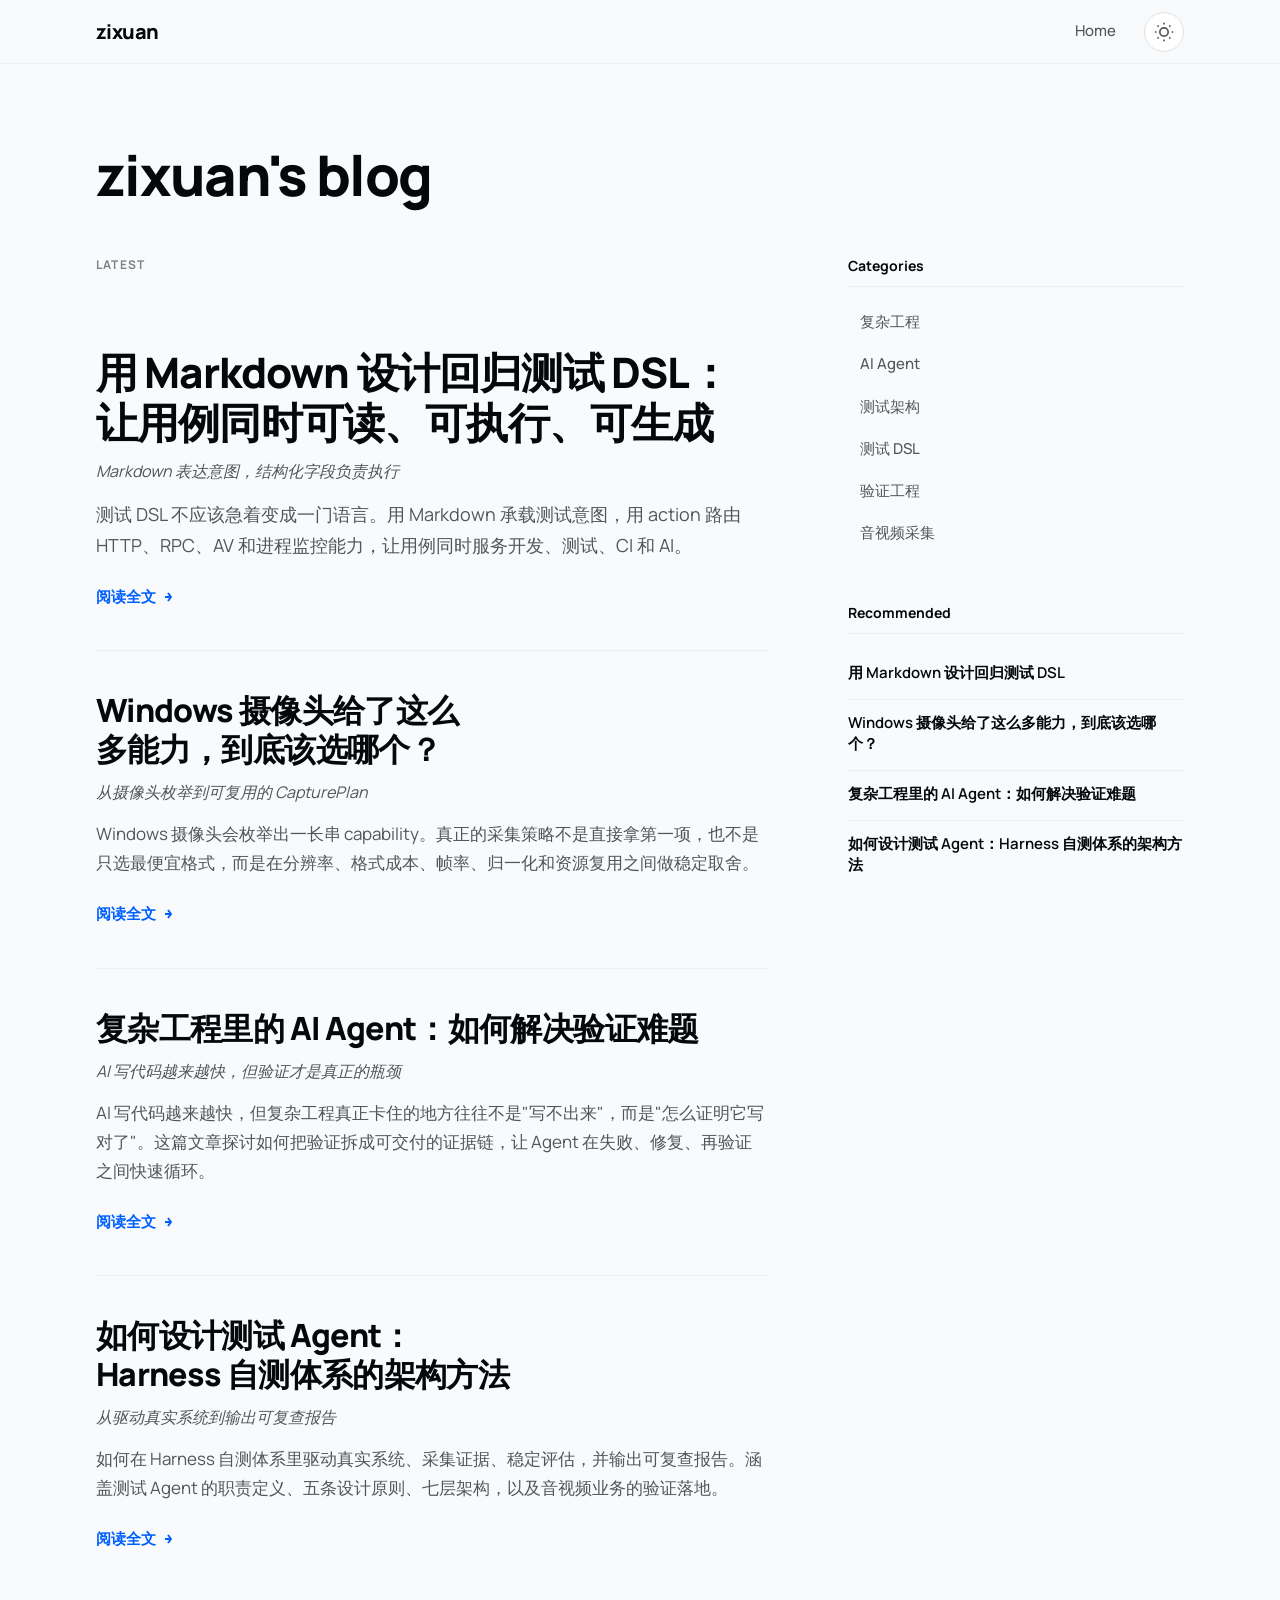
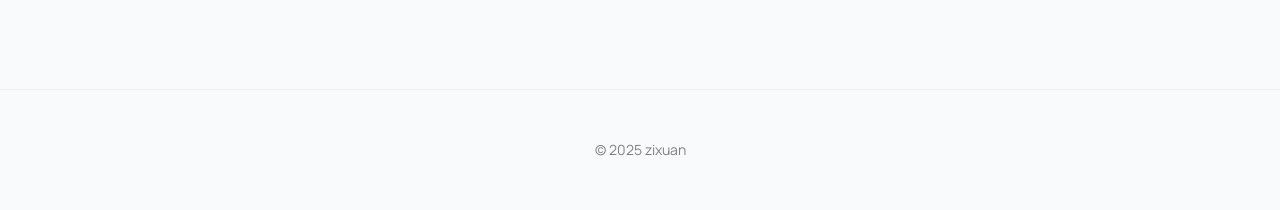
==== index.html @ 67117f7e "Add markdown regression test DSL article" ====
<!doctype html>
<html lang="zh-CN">
<head>
  <meta charset="utf-8" />
  <meta name="viewport" content="width=device-width, initial-scale=1" />
  <meta name="author" content="zixuan" />
  <title>zixuan's blog</title>
  <link rel="stylesheet" href="shared.css" />
  <style>
    /* ── Intro ─────────────────────────────────── */
    .intro {
      max-width: var(--max-width);
      margin: 0 auto;
      padding: 80px 32px 48px;
      animation: fadeUp 600ms var(--ease-out) both;
    }

    .intro h1 {
      font-size: clamp(36px, 5vw, 56px);
      font-weight: 800;
      line-height: 1.1;
      letter-spacing: -0.03em;
      color: var(--text-primary);
      text-wrap: balance;
    }

    /* ── Main Grid ─────────────────────────────── */
    .home-grid {
      display: grid;
      grid-template-columns: 2fr 1fr;
      grid-template-areas: "newest sidebar";
      gap: 48px 80px;
      max-width: var(--max-width);
      margin: 0 auto;
      padding: 0 32px 96px;
    }

    /* ── Newest (left column) ──────────────────── */
    .newest {
      grid-area: newest;
    }

    .section-label {
      font-size: 12px;
      font-weight: 700;
      letter-spacing: 0.1em;
      text-transform: uppercase;
      color: var(--text-tertiary);
      margin-bottom: 32px;
    }

    /* ── Post (text-based, no cards) ───────────── */
    .post {
      padding: 40px 0;
      border-bottom: 1px solid var(--border-subtle);
      animation: fadeUp 500ms var(--ease-out) both;
    }

    .post:nth-child(2) { animation-delay: 100ms; }
    .post:nth-child(3) { animation-delay: 200ms; }
    .post:nth-child(4) { animation-delay: 300ms; }

    .post:first-child {
      padding-top: 0;
    }

    .post:last-child {
      border-bottom: none;
    }

    .post-title {
      font-size: clamp(24px, 3vw, 32px);
      font-weight: 800;
      line-height: 1.2;
      letter-spacing: -0.02em;
      margin-bottom: 12px;
      text-wrap: balance;
      transition: color var(--duration-fast) var(--ease-out);
    }

    .post-title a {
      color: var(--text-primary);
      text-decoration: none;
      transition: color var(--duration-fast) var(--ease-out);
    }

    .post-title a:hover {
      color: var(--accent);
    }

    .post-subtitle {
      font-size: 16px;
      color: var(--text-secondary);
      line-height: 1.5;
      margin-bottom: 16px;
      font-style: italic;
    }

    .post-excerpt {
      font-size: 17px;
      line-height: 1.7;
      color: var(--text-secondary);
      margin-bottom: 20px;
    }

    /* ── Read more with arrow animation ────────── */
    .read-more {
      display: inline-flex;
      align-items: center;
      gap: 8px;
      font-size: 15px;
      font-weight: 600;
      color: var(--accent);
      text-decoration: none;
      transition: color var(--duration-fast) var(--ease-out);
    }

    .read-more:hover {
      color: var(--accent-hover);
    }

    .read-more-arrows {
      display: inline-flex;
      align-items: center;
    }

    .read-more-arrows svg {
      width: 8px;
      height: 12px;
      stroke: currentColor;
      stroke-width: 2;
      fill: none;
      transition: opacity var(--duration-fast) var(--ease-out),
                  transform var(--duration-fast) var(--ease-out);
    }

    .read-more-arrows svg:nth-child(1) { opacity: 1; }
    .read-more-arrows svg:nth-child(2) { opacity: 0; margin-left: -2px; }
    .read-more-arrows svg:nth-child(3) { opacity: 0; margin-left: -2px; }

    .read-more:hover .read-more-arrows svg:nth-child(2) {
      opacity: 0.66;
      transform: translateX(2px);
    }

    .read-more:hover .read-more-arrows svg:nth-child(3) {
      opacity: 0.35;
      transform: translateX(4px);
    }

    /* ── Sidebar (right column) ────────────────── */
    .sidebar {
      grid-area: sidebar;
    }

    .sidebar-section {
      margin-bottom: 48px;
      animation: fadeUp 500ms var(--ease-out) 200ms both;
    }

    .sidebar-section:nth-child(2) {
      animation-delay: 350ms;
    }

    .sidebar-section h3 {
      font-size: 14px;
      font-weight: 700;
      color: var(--text-primary);
      margin-bottom: 16px;
      padding-bottom: 8px;
      border-bottom: 1px solid var(--border-subtle);
    }

    .category-list {
      list-style: none;
      display: flex;
      flex-direction: column;
      gap: 4px;
    }

    .category-list a {
      display: block;
      padding: 6px 12px;
      border-radius: var(--radius-sm);
      font-size: 15px;
      font-weight: 500;
      color: var(--text-secondary);
      text-decoration: none;
      transition: all var(--duration-fast) var(--ease-out);
    }

    .category-list a:hover {
      background: var(--bg-elevated);
      color: var(--text-primary);
    }

    .sidebar-post {
      padding: 12px 0;
      border-bottom: 1px solid var(--border-subtle);
    }

    .sidebar-post:last-child {
      border-bottom: none;
    }

    .sidebar-post-title {
      font-size: 15px;
      font-weight: 600;
      line-height: 1.4;
      margin-bottom: 4px;
    }

    .sidebar-post-title a {
      color: var(--text-primary);
      text-decoration: none;
      transition: color var(--duration-fast) var(--ease-out);
    }

    .sidebar-post-title a:hover {
      color: var(--accent);
    }

    /* ── Featured post (first post, bigger) ────── */
    .post.featured .post-title {
      font-size: clamp(28px, 4vw, 42px);
    }

    .post.featured .post-excerpt {
      font-size: 18px;
    }

    /* ── Responsive ────────────────────────────── */
    @keyframes fadeUp {
      from { opacity: 0; transform: translateY(20px); }
      to { opacity: 1; transform: translateY(0); }
    }

    @media (prefers-reduced-motion: reduce) {
      .intro, .post, .sidebar-section { animation: none; }
      .read-more-arrows svg { transition: none; }
    }

    @media (max-width: 768px) {
      .home-grid {
        grid-template-columns: 1fr;
        grid-template-areas: "newest" "sidebar";
        gap: 48px;
      }

      .intro { padding: 48px 20px 32px; }
      .home-grid { padding: 0 20px 64px; }
      .post { padding: 32px 0; }
      .post.featured .post-title { font-size: clamp(24px, 7vw, 32px); }
    }
  </style>
  <script src="theme.js"></script>
</head>
<body>
  <header class="site-header">
    <div class="site-header-inner">
      <a href="index.html" class="site-logo">zixuan</a>
      <nav class="site-nav">
        <a href="index.html">Home</a>
        <button class="theme-toggle" id="themeToggle" aria-label="Toggle theme">
          <svg class="sun-icon" fill="none" viewBox="0 0 24 24" stroke="currentColor" stroke-width="2">
            <circle cx="12" cy="12" r="5"/>
            <path d="M12 1v2M12 21v2M4.22 4.22l1.42 1.42M18.36 18.36l1.42 1.42M1 12h2M21 12h2M4.22 19.78l1.42-1.42M18.36 5.64l1.42-1.42"/>
          </svg>
          <svg class="moon-icon" fill="none" viewBox="0 0 24 24" stroke="currentColor" stroke-width="2" style="display:none">
            <path d="M21 12.79A9 9 0 1111.21 3 7 7 0 0021 12.79z"/>
          </svg>
        </button>
      </nav>
    </div>
  </header>

  <div class="intro">
    <h1>zixuan's blog</h1>
  </div>

  <main class="home-grid">
    <!-- Left: Article list -->
    <div class="newest">
      <p class="section-label">Latest</p>

      <article class="post featured">
        <h2 class="post-title">
          <a href="./markdown-regression-test-dsl.html">用 Markdown 设计回归测试 DSL：让用例同时可读、可执行、可生成</a>
        </h2>
        <p class="post-subtitle">Markdown 表达意图，结构化字段负责执行</p>
        <p class="post-excerpt">
          测试 DSL 不应该急着变成一门语言。用 Markdown 承载测试意图，用 action 路由 HTTP、RPC、AV 和进程监控能力，让用例同时服务开发、测试、CI 和 AI。
        </p>
        <a class="read-more" href="./markdown-regression-test-dsl.html">
          阅读全文
          <span class="read-more-arrows">
            <svg viewBox="0 0 8 12"><path d="M1 6h5M4 2l3 4-3 4"/></svg>
            <svg viewBox="0 0 8 12"><path d="M1 6h5M4 2l3 4-3 4"/></svg>
            <svg viewBox="0 0 8 12"><path d="M1 6h5M4 2l3 4-3 4"/></svg>
          </span>
        </a>
      </article>

      <article class="post">
        <h2 class="post-title">
          <a href="./windows-camera-capability-selection.html">Windows 摄像头给了这么多能力，到底该选哪个？</a>
        </h2>
        <p class="post-subtitle">从摄像头枚举到可复用的 CapturePlan</p>
        <p class="post-excerpt">
          Windows 摄像头会枚举出一长串 capability。真正的采集策略不是直接拿第一项，也不是只选最便宜格式，而是在分辨率、格式成本、帧率、归一化和资源复用之间做稳定取舍。
        </p>
        <a class="read-more" href="./windows-camera-capability-selection.html">
          阅读全文
          <span class="read-more-arrows">
            <svg viewBox="0 0 8 12"><path d="M1 6h5M4 2l3 4-3 4"/></svg>
            <svg viewBox="0 0 8 12"><path d="M1 6h5M4 2l3 4-3 4"/></svg>
            <svg viewBox="0 0 8 12"><path d="M1 6h5M4 2l3 4-3 4"/></svg>
          </span>
        </a>
      </article>

      <article class="post">
        <h2 class="post-title">
          <a href="./ai-agent-verification.html">复杂工程里的 AI Agent：如何解决验证难题</a>
        </h2>
        <p class="post-subtitle">AI 写代码越来越快，但验证才是真正的瓶颈</p>
        <p class="post-excerpt">
          AI 写代码越来越快，但复杂工程真正卡住的地方往往不是"写不出来"，而是"怎么证明它写对了"。这篇文章探讨如何把验证拆成可交付的证据链，让 Agent 在失败、修复、再验证之间快速循环。
        </p>
        <a class="read-more" href="./ai-agent-verification.html">
          阅读全文
          <span class="read-more-arrows">
            <svg viewBox="0 0 8 12"><path d="M1 6h5M4 2l3 4-3 4"/></svg>
            <svg viewBox="0 0 8 12"><path d="M1 6h5M4 2l3 4-3 4"/></svg>
            <svg viewBox="0 0 8 12"><path d="M1 6h5M4 2l3 4-3 4"/></svg>
          </span>
        </a>
      </article>

      <article class="post">
        <h2 class="post-title">
          <a href="./ai-agent-testing-practice-blog.html">如何设计测试 Agent：Harness 自测体系的架构方法</a>
        </h2>
        <p class="post-subtitle">从驱动真实系统到输出可复查报告</p>
        <p class="post-excerpt">
          如何在 Harness 自测体系里驱动真实系统、采集证据、稳定评估，并输出可复查报告。涵盖测试 Agent 的职责定义、五条设计原则、七层架构，以及音视频业务的验证落地。
        </p>
        <a class="read-more" href="./ai-agent-testing-practice-blog.html">
          阅读全文
          <span class="read-more-arrows">
            <svg viewBox="0 0 8 12"><path d="M1 6h5M4 2l3 4-3 4"/></svg>
            <svg viewBox="0 0 8 12"><path d="M1 6h5M4 2l3 4-3 4"/></svg>
            <svg viewBox="0 0 8 12"><path d="M1 6h5M4 2l3 4-3 4"/></svg>
          </span>
        </a>
      </article>
    </div>

    <!-- Right: Sidebar -->
    <aside class="sidebar">
      <div class="sidebar-section">
        <h3>Categories</h3>
        <ul class="category-list">
          <li><a href="#">复杂工程</a></li>
          <li><a href="#">AI Agent</a></li>
          <li><a href="#">测试架构</a></li>
          <li><a href="#">测试 DSL</a></li>
          <li><a href="#">验证工程</a></li>
          <li><a href="#">音视频采集</a></li>
        </ul>
      </div>

      <div class="sidebar-section">
        <h3>Recommended</h3>
        <div class="sidebar-post">
          <p class="sidebar-post-title">
            <a href="./markdown-regression-test-dsl.html">用 Markdown 设计回归测试 DSL</a>
          </p>
        </div>
        <div class="sidebar-post">
          <p class="sidebar-post-title">
            <a href="./windows-camera-capability-selection.html">Windows 摄像头给了这么多能力，到底该选哪个？</a>
          </p>
        </div>
        <div class="sidebar-post">
          <p class="sidebar-post-title">
            <a href="./ai-agent-verification.html">复杂工程里的 AI Agent：如何解决验证难题</a>
          </p>
        </div>
        <div class="sidebar-post">
          <p class="sidebar-post-title">
            <a href="./ai-agent-testing-practice-blog.html">如何设计测试 Agent：Harness 自测体系的架构方法</a>
          </p>
        </div>
      </div>
    </aside>
  </main>

  <footer class="site-footer">
    &copy; 2025 zixuan
  </footer>
</body>
</html>
---- shared.css ----
@import url('https://fonts.googleapis.com/css2?family=Manrope:wght@400;500;600;700;800&display=swap');

/* ═══════════════════════════════════════════════
   zixuan's blog — Shared Design System
   Authoritative · Precise · Thoughtful
   ═══════════════════════════════════════════════ */

/* ── Design Tokens ─────────────────────────── */
:root {
  /* Colors — Light (OKLCH) */
  --bg-base: oklch(0.985 0.003 260);
  --bg-card: oklch(1 0 0);
  --bg-elevated: oklch(0.97 0.003 260);
  --bg-sunken: oklch(0.955 0.003 260);
  --text-primary: oklch(0.13 0.01 260);
  --text-secondary: oklch(0.45 0.01 260);
  --text-tertiary: oklch(0.6 0.005 260);
  --border: oklch(0.91 0.003 260);
  --border-subtle: oklch(0.95 0.002 260);
  --accent: oklch(0.55 0.25 260);
  --accent-soft: oklch(0.94 0.04 260);
  --accent-hover: oklch(0.48 0.25 260);
  --signal: oklch(0.7 0.18 55);
  --signal-soft: oklch(0.96 0.04 55);
  --success: oklch(0.6 0.18 155);
  --success-soft: oklch(0.96 0.03 155);
  --warning: oklch(0.75 0.15 80);
  --warning-soft: oklch(0.97 0.03 80);
  --error: oklch(0.55 0.22 25);
  --error-soft: oklch(0.97 0.02 25);

  /* Shadows — Light */
  --shadow-sm: 0 1px 3px oklch(0 0 0 / 0.04), 0 1px 2px oklch(0 0 0 / 0.06);
  --shadow-md: 0 4px 16px oklch(0 0 0 / 0.06), 0 2px 4px oklch(0 0 0 / 0.04);
  --shadow-lg: 0 12px 40px oklch(0 0 0 / 0.08), 0 4px 12px oklch(0 0 0 / 0.04);

  /* SVG Colors — Light */
  --svg-bg: #F8FAFC;
  --svg-card: #FFFFFF;
  --svg-text: #172033;
  --svg-text-secondary: #64748B;
  --svg-border: #D8E2EE;
  --svg-connector: #CBD5E1;
  --svg-blue: #1D4ED8;
  --svg-blue-bg: #EFF6FF;
  --svg-blue-light: #DBEAFE;
  --svg-blue-mid: #93C5FD;
  --svg-teal: #0F766E;
  --svg-teal-bg: #ECFDF5;
  --svg-teal-light: #CCFBF1;
  --svg-teal-mid: #99F6E4;
  --svg-amber: #B45309;
  --svg-amber-bg: #FFF7ED;
  --svg-amber-light: #FEF3C7;
  --svg-amber-mid: #FDBA74;
  --svg-red: #B91C1C;
  --svg-red-bg: #FEF2F2;
  --svg-red-light: #FEE2E2;
  --svg-red-mid: #FCA5A5;
  --svg-purple: #6D28D9;
  --svg-purple-bg: #F5F3FF;
  --svg-purple-light: #EDE9FE;
  --svg-purple-mid: #C4B5FD;
  --svg-shadow: #0F172A;

  /* Layout */
  --max-width: min(90vw, 1600px);
  --max-content: 720px;
  --toc-width: 240px;

  /* Spacing */
  --space-xs: 4px;
  --space-sm: 8px;
  --space-md: 16px;
  --space-lg: 24px;
  --space-xl: 40px;
  --space-2xl: 64px;
  --space-3xl: 96px;

  /* Radius */
  --radius-sm: 6px;
  --radius-md: 12px;
  --radius-lg: 20px;
  --radius-full: 9999px;

  /* Typography */
  --font-sans: "Manrope", -apple-system, BlinkMacSystemFont, "Segoe UI", "PingFang SC", "Microsoft YaHei", "Noto Sans CJK SC", sans-serif;
  --font-mono: "JetBrains Mono", "SF Mono", "Fira Code", monospace;

  /* Motion */
  --ease-out: cubic-bezier(0.16, 1, 0.3, 1);
  --ease-spring: cubic-bezier(0.34, 1.56, 0.64, 1);
  --duration-fast: 150ms;
  --duration-normal: 300ms;
  --duration-slow: 500ms;
}

/* ── Dark Mode ─────────────────────────────── */
[data-theme="dark"] {
  --bg-base: oklch(0.14 0.01 260);
  --bg-card: oklch(0.18 0.01 260);
  --bg-elevated: oklch(0.22 0.01 260);
  --bg-sunken: oklch(0.12 0.01 260);
  --text-primary: oklch(0.95 0.003 260);
  --text-secondary: oklch(0.7 0.01 260);
  --text-tertiary: oklch(0.5 0.01 260);
  --border: oklch(0.25 0.01 260);
  --border-subtle: oklch(0.2 0.01 260);
  --accent: oklch(0.65 0.22 260);
  --accent-soft: oklch(0.22 0.05 260);
  --accent-hover: oklch(0.72 0.2 260);
  --signal: oklch(0.78 0.16 55);
  --signal-soft: oklch(0.22 0.05 55);
  --success: oklch(0.72 0.16 155);
  --success-soft: oklch(0.2 0.04 155);
  --warning: oklch(0.8 0.14 80);
  --warning-soft: oklch(0.22 0.04 80);
  --error: oklch(0.65 0.2 25);
  --error-soft: oklch(0.2 0.04 25);

  --shadow-sm: 0 1px 3px oklch(0 0 0 / 0.3), 0 1px 2px oklch(0 0 0 / 0.4);
  --shadow-md: 0 4px 16px oklch(0 0 0 / 0.4), 0 2px 4px oklch(0 0 0 / 0.3);
  --shadow-lg: 0 12px 40px oklch(0 0 0 / 0.5), 0 4px 12px oklch(0 0 0 / 0.3);

  /* SVG Colors — Dark */
  --svg-bg: #1A1A2E;
  --svg-card: #1E1E32;
  --svg-text: #E8E8F0;
  --svg-text-secondary: #8899AA;
  --svg-border: #2A2A3E;
  --svg-connector: #333348;
  --svg-blue: #4D8EFF;
  --svg-blue-bg: #0D1F3D;
  --svg-blue-light: #132D5E;
  --svg-blue-mid: #2563EB;
  --svg-teal: #34D399;
  --svg-teal-bg: #0D2818;
  --svg-teal-light: #134E30;
  --svg-teal-mid: #10B981;
  --svg-amber: #FBBF24;
  --svg-amber-bg: #2D2006;
  --svg-amber-light: #4A3408;
  --svg-amber-mid: #F59E0B;
  --svg-red: #F87171;
  --svg-red-bg: #2D0A0A;
  --svg-red-light: #4C1111;
  --svg-red-mid: #EF4444;
  --svg-purple: #A78BFA;
  --svg-purple-bg: #1A0D2E;
  --svg-purple-light: #2E1A4E;
  --svg-purple-mid: #8B5CF6;
  --svg-shadow: #000000;
}

/* ── Base Reset ────────────────────────────── */
*, *::before, *::after { box-sizing: border-box; margin: 0; padding: 0; }
html { scroll-behavior: smooth; }

body {
  color: var(--text-primary);
  background: var(--bg-base);
  font-family: var(--font-sans);
  font-size: 17px;
  line-height: 1.75;
  -webkit-font-smoothing: antialiased;
  -moz-osx-font-smoothing: grayscale;
  overflow-x: hidden;
  transition: background var(--duration-normal) var(--ease-out),
              color var(--duration-normal) var(--ease-out);
}

a {
  color: var(--accent);
  text-decoration: none;
  transition: color var(--duration-fast) var(--ease-out);
}
a:hover { color: var(--accent-hover); }

img { max-width: 100%; height: auto; display: block; }

/* ── Site Header ───────────────────────────── */
.site-header {
  position: sticky;
  top: 0;
  z-index: 1000;
  height: 64px;
  background: oklch(0.985 0.003 260 / 0.92);
  border-bottom: 1px solid var(--border-subtle);
  transition: background var(--duration-normal) var(--ease-out),
              border-color var(--duration-normal) var(--ease-out);
}

[data-theme="dark"] .site-header {
  background: oklch(0.14 0.01 260 / 0.92);
}

.site-header-inner {
  max-width: var(--max-width);
  margin: 0 auto;
  height: 100%;
  padding: 0 32px;
  display: flex;
  align-items: center;
  justify-content: space-between;
}

.site-logo {
  font-size: 20px;
  font-weight: 800;
  color: var(--text-primary);
  letter-spacing: -0.03em;
  text-decoration: none;
}

.site-logo span {
  color: var(--accent);
}

.site-nav {
  display: flex;
  align-items: center;
  gap: 28px;
  font-size: 15px;
  font-weight: 500;
}

.site-nav a {
  color: var(--text-secondary);
  text-decoration: none;
  transition: color var(--duration-fast) var(--ease-out);
}
.site-nav a:hover { color: var(--text-primary); }

/* ── Theme Toggle ──────────────────────────── */
.theme-toggle {
  width: 40px;
  height: 40px;
  border-radius: var(--radius-full);
  border: 1px solid var(--border);
  background: var(--bg-card);
  cursor: pointer;
  display: flex;
  align-items: center;
  justify-content: center;
  transition: border-color var(--duration-fast) var(--ease-out),
              background var(--duration-fast) var(--ease-out),
              transform var(--duration-fast) var(--ease-out);
}

.theme-toggle:hover {
  border-color: var(--accent);
  background: var(--accent-soft);
  transform: scale(1.05);
}

.theme-toggle svg {
  width: 20px;
  height: 20px;
  color: var(--text-secondary);
  transition: color var(--duration-fast) var(--ease-out),
              transform var(--duration-normal) var(--ease-out);
}

.theme-toggle:hover svg {
  color: var(--accent);
  transform: rotate(20deg);
}

/* ── Article Hero ──────────────────────────── */
.article-hero,
.hero {
  position: relative;
  min-height: 420px;
  display: flex;
  align-items: flex-end;
  padding: 48px;
  overflow: hidden;
  background: var(--bg-sunken);
}

.article-hero::before,
.hero::before {
  content: "";
  position: absolute;
  inset: 0;
  background:
    linear-gradient(
      to top,
      oklch(0.1 0.01 260 / 0.85) 0%,
      oklch(0.1 0.01 260 / 0.4) 50%,
      oklch(0.1 0.01 260 / 0.1) 100%
    );
  z-index: 1;
}

.article-hero > *,
.hero > * {
  position: relative;
  z-index: 2;
}

.article-hero-inner,
.hero-inner {
  max-width: var(--max-width);
  width: 100%;
  margin: 0 auto;
}

.article-hero h1,
.hero h1 {
  font-size: clamp(29px, 5vw, 42px);
  font-weight: 800;
  line-height: 1.15;
  letter-spacing: -0.03em;
  text-wrap: balance;
  color: oklch(0.98 0.003 260);
  margin-bottom: 16px;
}

.article-hero .subtitle,
.hero .subtitle {
  font-size: clamp(16px, 2vw, 18px);
  line-height: 1.6;
  color: oklch(0.85 0.005 260);
  max-width: 60ch;
  margin-bottom: 24px;
}

.article-hero .hero-tags,
.hero .hero-tags {
  display: flex;
  flex-wrap: wrap;
  gap: 8px;
  margin-bottom: 24px;
}

.article-hero .hero-tags span,
.hero .hero-tags span {
  display: inline-block;
  padding: 4px 14px;
  border-radius: var(--radius-full);
  font-size: 12px;
  font-weight: 600;
  letter-spacing: 0.02em;
  background: oklch(1 0 0 / 0.15);
  color: oklch(0.92 0.005 260);
  border: 1px solid oklch(1 0 0 / 0.2);
}

.article-hero .byline,
.hero .byline {
  display: flex;
  align-items: center;
  gap: 12px;
  font-size: 14px;
  color: oklch(0.75 0.005 260);
}

.article-hero .byline img,
.hero .byline img {
  width: 32px;
  height: 32px;
  border-radius: var(--radius-full);
  object-fit: cover;
}

.article-hero .byline .author-name,
.hero .byline .author-name {
  font-weight: 600;
  color: oklch(0.9 0.003 260);
}

.article-hero .byline .date-sep,
.hero .byline .date-sep {
  color: oklch(0.6 0.005 260);
}

.article-hero .byline-avatar,
.hero .byline-avatar {
  width: 36px;
  height: 36px;
  border-radius: var(--radius-full);
  background: linear-gradient(135deg, var(--accent), #9333EA);
  display: flex;
  align-items: center;
  justify-content: center;
  color: #fff;
  font-weight: 700;
  font-size: 14px;
  flex-shrink: 0;
}

.article-hero .byline-name,
.hero .byline-name {
  font-weight: 600;
  color: oklch(0.9 0.003 260);
}

.article-hero .byline-sep,
.hero .byline-sep {
  color: oklch(0.6 0.005 260);
}

.article-hero .byline-date,
.hero .byline-date {
  color: oklch(0.75 0.005 260);
}

/* ── Article Layout (Grid + TOC) ───────────── */
.article-layout,
.doc-shell {
  display: grid;
  grid-template-columns: var(--toc-width) 1fr;
  gap: 48px;
  max-width: var(--max-width);
  margin: 0 auto;
  padding: 48px 32px 96px;
}

/* ── Article TOC ───────────────────────────── */
.article-toc,
.side-toc {
  position: sticky;
  top: 88px;
  max-height: calc(100vh - 120px);
  overflow-y: auto;
  font-size: 13px;
  line-height: 1.6;
}

.article-toc nav,
.side-toc nav {
  display: flex;
  flex-direction: column;
  gap: 2px;
}

.article-toc .toc-title,
.side-toc .toc-title {
  font-size: 11px;
  font-weight: 700;
  letter-spacing: 0.08em;
  text-transform: uppercase;
  color: var(--text-tertiary);
  margin-bottom: 12px;
  padding-bottom: 8px;
  border-bottom: 1px solid var(--border-subtle);
}

.article-toc a,
.side-toc a {
  display: block;
  padding: 4px 0 4px 12px;
  color: var(--text-tertiary);
  border-left: 1px solid var(--border-subtle);
  font-weight: 500;
  transition: color var(--duration-fast) var(--ease-out),
              border-color var(--duration-fast) var(--ease-out);
}

.article-toc a:hover,
.side-toc a:hover {
  color: var(--text-primary);
  border-left-color: var(--text-secondary);
}

.article-toc a.active,
.side-toc a.active {
  color: var(--accent);
  border-left-color: var(--accent);
  font-weight: 600;
}

/* ── Article Content ───────────────────────── */
.article-content {
  max-width: 100%;
}

/* ── Article Typography ────────────────────── */
.article-content h1 {
  font-size: clamp(29px, 5vw, 42px);
  font-weight: 800;
  line-height: 1.15;
  letter-spacing: -0.03em;
  text-wrap: balance;
  margin: 48px 0 24px;
  color: var(--text-primary);
}

.article-content h2 {
  font-size: clamp(26px, 3.5vw, 28px);
  font-weight: 700;
  line-height: 1.2;
  letter-spacing: -0.02em;
  text-wrap: balance;
  margin: 56px 0 20px;
  color: var(--text-primary);
}

.article-content h3 {
  font-size: clamp(20px, 2.5vw, 22px);
  font-weight: 700;
  line-height: 1.3;
  letter-spacing: -0.01em;
  text-wrap: balance;
  margin: 40px 0 16px;
  color: var(--text-primary);
}

.article-content p {
  margin-bottom: 24px;
  color: var(--text-primary);
  text-wrap: pretty;
}

.article-content strong {
  font-weight: 700;
  color: var(--text-primary);
}

.article-content ul,
.article-content ol {
  margin: 0 0 24px 24px;
  color: var(--text-primary);
}

.article-content li {
  margin-bottom: 8px;
  text-wrap: pretty;
}

.article-content blockquote {
  border-left: 2px solid var(--border);
  padding: 4px 0 4px 20px;
  margin: 24px 0;
  color: var(--text-secondary);
  font-style: italic;
}

/* ── SVG Container ─────────────────────────── */
.svg-container {
  border-radius: var(--radius-lg);
  border: 1px solid var(--border);
  background: var(--bg-card);
  padding: 24px;
  margin: 32px 0;
  overflow-x: auto;
  transition: background var(--duration-normal) var(--ease-out),
              border-color var(--duration-normal) var(--ease-out);
}

.svg-container img {
  width: 100%;
  height: auto;
}

/* ── Note / Callout ────────────────────────── */
.note {
  border: 1px solid oklch(0.55 0.25 260 / 0.3);
  background: var(--accent-soft);
  border-radius: var(--radius-md);
  padding: 20px 24px;
  margin: 24px 0;
  font-size: 15px;
  line-height: 1.65;
  color: var(--text-secondary);
}

.note.ok {
  border-color: oklch(0.6 0.18 155 / 0.3);
  background: var(--success-soft);
}

.note.warn {
  border-color: oklch(0.75 0.15 80 / 0.3);
  background: var(--warning-soft);
}

.note.risk {
  border-color: oklch(0.55 0.22 25 / 0.3);
  background: var(--error-soft);
}

/* ── Code Block ────────────────────────────── */
.article-content pre {
  background: var(--bg-sunken);
  border: 1px solid var(--border);
  border-radius: var(--radius-md);
  padding: 20px 24px;
  margin: 24px 0;
  overflow-x: auto;
  font-family: var(--font-mono);
  font-size: 14px;
  line-height: 1.6;
}

.article-content code {
  font-family: var(--font-mono);
  font-size: 14px;
  background: var(--bg-sunken);
  padding: 2px 6px;
  border-radius: var(--radius-sm);
}

.article-content pre code {
  background: none;
  padding: 0;
}

/* ── Tags ──────────────────────────────────── */
.tag {
  display: inline-block;
  padding: 4px 12px;
  border-radius: var(--radius-full);
  font-size: 12px;
  font-weight: 600;
  letter-spacing: 0.01em;
  background: var(--accent-soft);
  color: var(--accent);
  transition: background var(--duration-fast) var(--ease-out),
              color var(--duration-fast) var(--ease-out);
}

/* ── Site Footer ───────────────────────────── */
.site-footer {
  border-top: 1px solid var(--border-subtle);
  padding: 48px 32px;
  text-align: center;
  color: var(--text-tertiary);
  font-size: 14px;
}

/* ── Animations ────────────────────────────── */
@keyframes fadeInUp {
  from { opacity: 0; transform: translateY(24px); }
  to { opacity: 1; transform: translateY(0); }
}

@keyframes fadeIn {
  from { opacity: 0; }
  to { opacity: 1; }
}

.anim-fade-in-up {
  animation: fadeInUp 600ms var(--ease-out) both;
}

.anim-fade-in {
  animation: fadeIn 600ms var(--ease-out) both;
}

.anim-delay-1 { animation-delay: 100ms; }
.anim-delay-2 { animation-delay: 200ms; }
.anim-delay-3 { animation-delay: 300ms; }
.anim-delay-4 { animation-delay: 400ms; }
.anim-delay-5 { animation-delay: 500ms; }

/* ── Reduced Motion ────────────────────────── */
@media (prefers-reduced-motion: reduce) {
  *,
  *::before,
  *::after {
    animation-duration: 0.01ms !important;
    animation-iteration-count: 1 !important;
    transition-duration: 0.01ms !important;
    scroll-behavior: auto !important;
  }

  html { scroll-behavior: auto; }
}

/* ── Responsive ────────────────────────────── */
@media (max-width: 960px) {
  .article-layout,
  .doc-shell {
    grid-template-columns: 1fr;
  }

  .article-toc,
  .side-toc {
    position: static;
    max-height: none;
    border-bottom: 1px solid var(--border-subtle);
    padding-bottom: 24px;
    margin-bottom: 24px;
  }

  .article-hero,
  .hero {
    min-height: 320px;
    padding: 32px 24px;
  }
}

@media (max-width: 640px) {
  .site-header-inner { padding: 0 20px; }
  body { font-size: 16px; }

  .article-layout,
  .doc-shell {
    padding: 32px 20px 64px;
    gap: 32px;
  }

  .article-hero,
  .hero {
    min-height: 280px;
    padding: 24px 20px;
  }
}
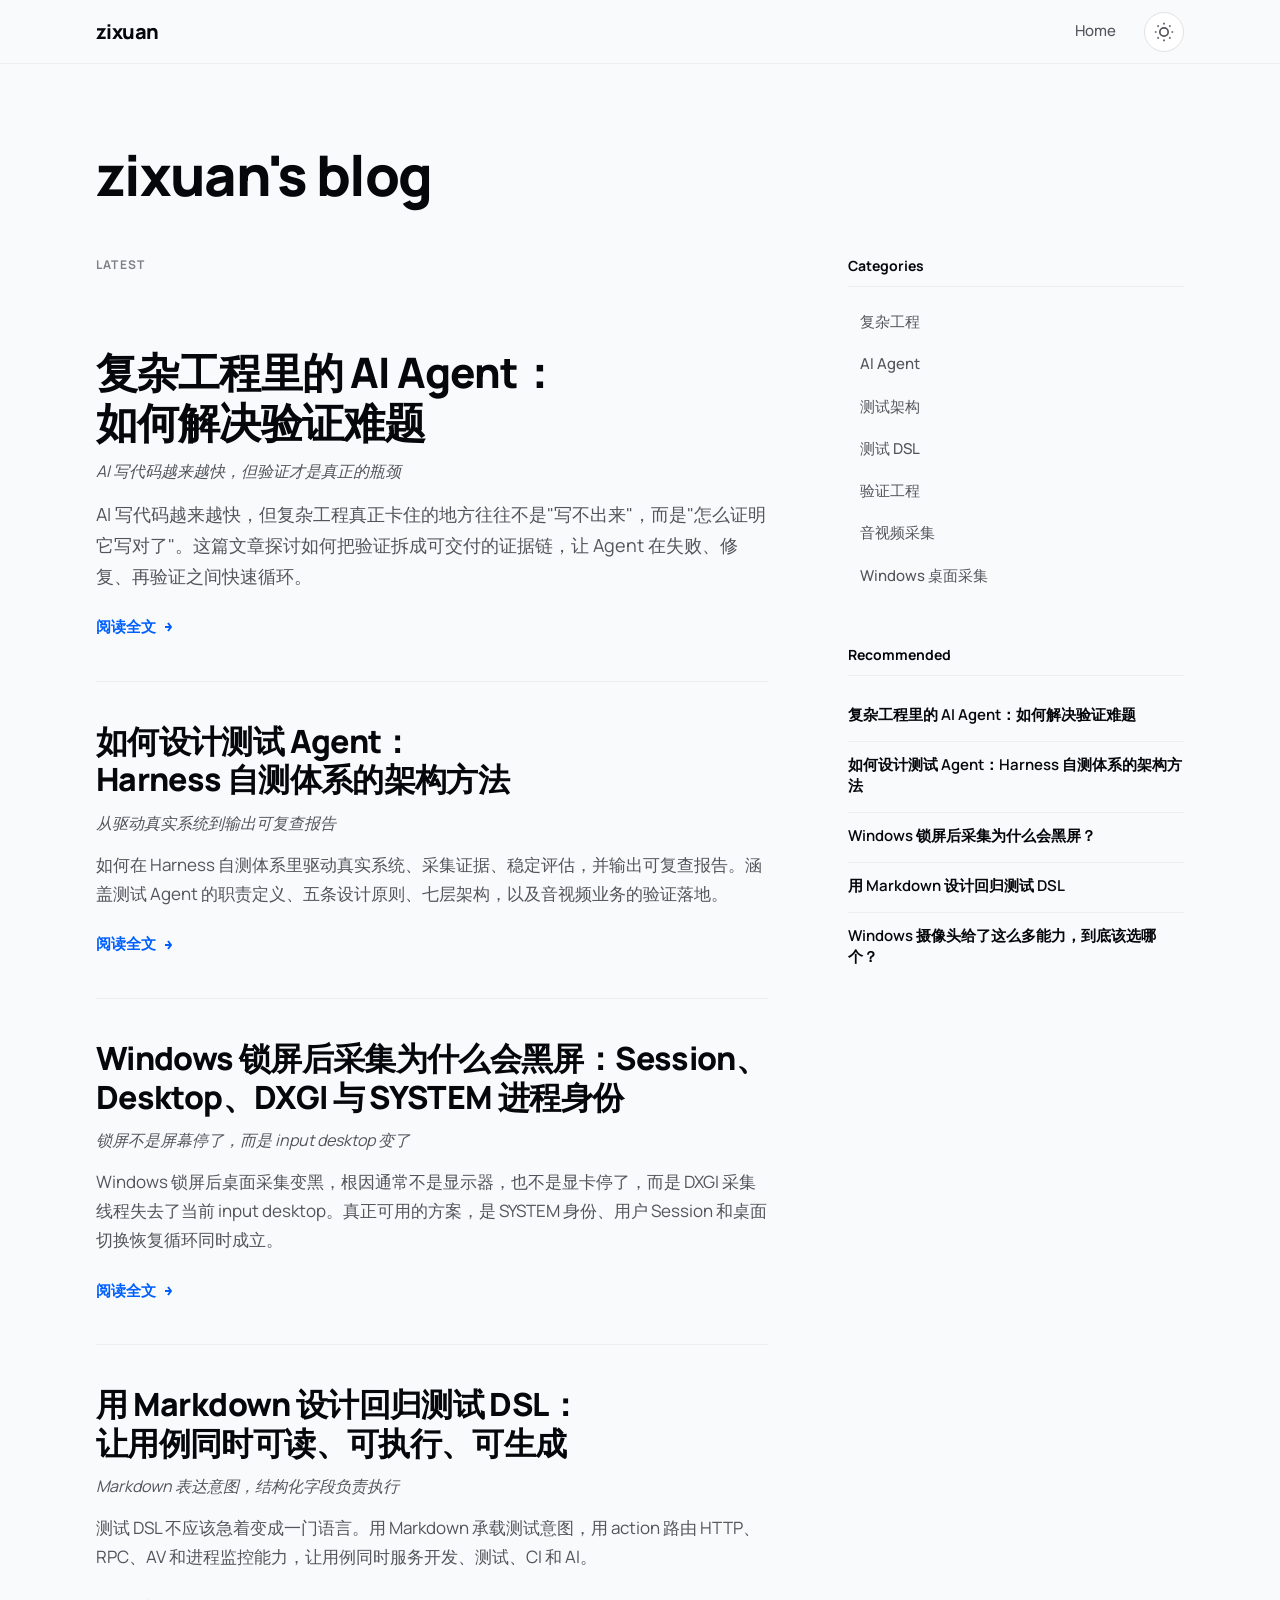
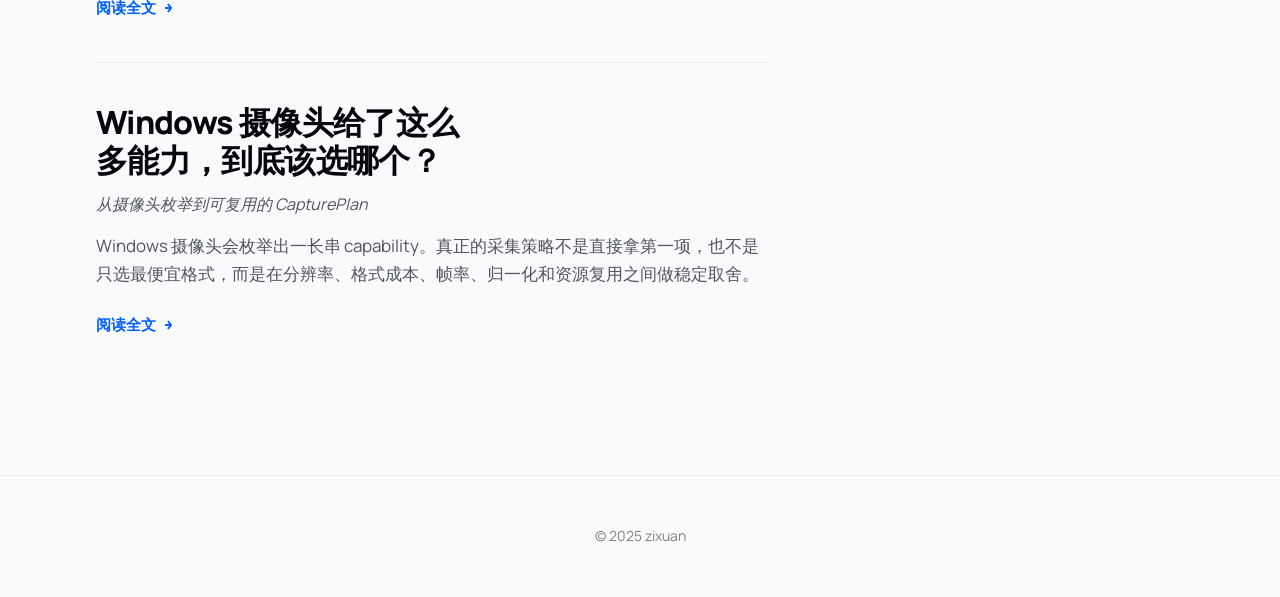
==== commit 38fa11af: "Add lock screen capture article" ====
--- a/index.html
+++ b/index.html
@@ -285,6 +285,60 @@
 
       <article class="post featured">
         <h2 class="post-title">
+          <a href="./ai-agent-verification.html">复杂工程里的 AI Agent：如何解决验证难题</a>
+        </h2>
+        <p class="post-subtitle">AI 写代码越来越快，但验证才是真正的瓶颈</p>
+        <p class="post-excerpt">
+          AI 写代码越来越快，但复杂工程真正卡住的地方往往不是"写不出来"，而是"怎么证明它写对了"。这篇文章探讨如何把验证拆成可交付的证据链，让 Agent 在失败、修复、再验证之间快速循环。
+        </p>
+        <a class="read-more" href="./ai-agent-verification.html">
+          阅读全文
+          <span class="read-more-arrows">
+            <svg viewBox="0 0 8 12"><path d="M1 6h5M4 2l3 4-3 4"/></svg>
+            <svg viewBox="0 0 8 12"><path d="M1 6h5M4 2l3 4-3 4"/></svg>
+            <svg viewBox="0 0 8 12"><path d="M1 6h5M4 2l3 4-3 4"/></svg>
+          </span>
+        </a>
+      </article>
+
+      <article class="post">
+        <h2 class="post-title">
+          <a href="./ai-agent-testing-practice-blog.html">如何设计测试 Agent：Harness 自测体系的架构方法</a>
+        </h2>
+        <p class="post-subtitle">从驱动真实系统到输出可复查报告</p>
+        <p class="post-excerpt">
+          如何在 Harness 自测体系里驱动真实系统、采集证据、稳定评估，并输出可复查报告。涵盖测试 Agent 的职责定义、五条设计原则、七层架构，以及音视频业务的验证落地。
+        </p>
+        <a class="read-more" href="./ai-agent-testing-practice-blog.html">
+          阅读全文
+          <span class="read-more-arrows">
+            <svg viewBox="0 0 8 12"><path d="M1 6h5M4 2l3 4-3 4"/></svg>
+            <svg viewBox="0 0 8 12"><path d="M1 6h5M4 2l3 4-3 4"/></svg>
+            <svg viewBox="0 0 8 12"><path d="M1 6h5M4 2l3 4-3 4"/></svg>
+          </span>
+        </a>
+      </article>
+
+      <article class="post">
+        <h2 class="post-title">
+          <a href="./windows-lock-screen-capture-system-session.html">Windows 锁屏后采集为什么会黑屏：Session、Desktop、DXGI 与 SYSTEM 进程身份</a>
+        </h2>
+        <p class="post-subtitle">锁屏不是屏幕停了，而是 input desktop 变了</p>
+        <p class="post-excerpt">
+          Windows 锁屏后桌面采集变黑，根因通常不是显示器，也不是显卡停了，而是 DXGI 采集线程失去了当前 input desktop。真正可用的方案，是 SYSTEM 身份、用户 Session 和桌面切换恢复循环同时成立。
+        </p>
+        <a class="read-more" href="./windows-lock-screen-capture-system-session.html">
+          阅读全文
+          <span class="read-more-arrows">
+            <svg viewBox="0 0 8 12"><path d="M1 6h5M4 2l3 4-3 4"/></svg>
+            <svg viewBox="0 0 8 12"><path d="M1 6h5M4 2l3 4-3 4"/></svg>
+            <svg viewBox="0 0 8 12"><path d="M1 6h5M4 2l3 4-3 4"/></svg>
+          </span>
+        </a>
+      </article>
+
+      <article class="post">
+        <h2 class="post-title">
           <a href="./markdown-regression-test-dsl.html">用 Markdown 设计回归测试 DSL：让用例同时可读、可执行、可生成</a>
         </h2>
         <p class="post-subtitle">Markdown 表达意图，结构化字段负责执行</p>
@@ -318,42 +372,6 @@
           </span>
         </a>
       </article>
-
-      <article class="post">
-        <h2 class="post-title">
-          <a href="./ai-agent-verification.html">复杂工程里的 AI Agent：如何解决验证难题</a>
-        </h2>
-        <p class="post-subtitle">AI 写代码越来越快，但验证才是真正的瓶颈</p>
-        <p class="post-excerpt">
-          AI 写代码越来越快，但复杂工程真正卡住的地方往往不是"写不出来"，而是"怎么证明它写对了"。这篇文章探讨如何把验证拆成可交付的证据链，让 Agent 在失败、修复、再验证之间快速循环。
-        </p>
-        <a class="read-more" href="./ai-agent-verification.html">
-          阅读全文
-          <span class="read-more-arrows">
-            <svg viewBox="0 0 8 12"><path d="M1 6h5M4 2l3 4-3 4"/></svg>
-            <svg viewBox="0 0 8 12"><path d="M1 6h5M4 2l3 4-3 4"/></svg>
-            <svg viewBox="0 0 8 12"><path d="M1 6h5M4 2l3 4-3 4"/></svg>
-          </span>
-        </a>
-      </article>
-
-      <article class="post">
-        <h2 class="post-title">
-          <a href="./ai-agent-testing-practice-blog.html">如何设计测试 Agent：Harness 自测体系的架构方法</a>
-        </h2>
-        <p class="post-subtitle">从驱动真实系统到输出可复查报告</p>
-        <p class="post-excerpt">
-          如何在 Harness 自测体系里驱动真实系统、采集证据、稳定评估，并输出可复查报告。涵盖测试 Agent 的职责定义、五条设计原则、七层架构，以及音视频业务的验证落地。
-        </p>
-        <a class="read-more" href="./ai-agent-testing-practice-blog.html">
-          阅读全文
-          <span class="read-more-arrows">
-            <svg viewBox="0 0 8 12"><path d="M1 6h5M4 2l3 4-3 4"/></svg>
-            <svg viewBox="0 0 8 12"><path d="M1 6h5M4 2l3 4-3 4"/></svg>
-            <svg viewBox="0 0 8 12"><path d="M1 6h5M4 2l3 4-3 4"/></svg>
-          </span>
-        </a>
-      </article>
     </div>
 
     <!-- Right: Sidebar -->
@@ -367,11 +385,27 @@
           <li><a href="#">测试 DSL</a></li>
           <li><a href="#">验证工程</a></li>
           <li><a href="#">音视频采集</a></li>
+          <li><a href="#">Windows 桌面采集</a></li>
         </ul>
       </div>
 
       <div class="sidebar-section">
         <h3>Recommended</h3>
+        <div class="sidebar-post">
+          <p class="sidebar-post-title">
+            <a href="./ai-agent-verification.html">复杂工程里的 AI Agent：如何解决验证难题</a>
+          </p>
+        </div>
+        <div class="sidebar-post">
+          <p class="sidebar-post-title">
+            <a href="./ai-agent-testing-practice-blog.html">如何设计测试 Agent：Harness 自测体系的架构方法</a>
+          </p>
+        </div>
+        <div class="sidebar-post">
+          <p class="sidebar-post-title">
+            <a href="./windows-lock-screen-capture-system-session.html">Windows 锁屏后采集为什么会黑屏？</a>
+          </p>
+        </div>
         <div class="sidebar-post">
           <p class="sidebar-post-title">
             <a href="./markdown-regression-test-dsl.html">用 Markdown 设计回归测试 DSL</a>
@@ -382,16 +416,6 @@
             <a href="./windows-camera-capability-selection.html">Windows 摄像头给了这么多能力，到底该选哪个？</a>
           </p>
         </div>
-        <div class="sidebar-post">
-          <p class="sidebar-post-title">
-            <a href="./ai-agent-verification.html">复杂工程里的 AI Agent：如何解决验证难题</a>
-          </p>
-        </div>
-        <div class="sidebar-post">
-          <p class="sidebar-post-title">
-            <a href="./ai-agent-testing-practice-blog.html">如何设计测试 Agent：Harness 自测体系的架构方法</a>
-          </p>
-        </div>
       </div>
     </aside>
   </main>
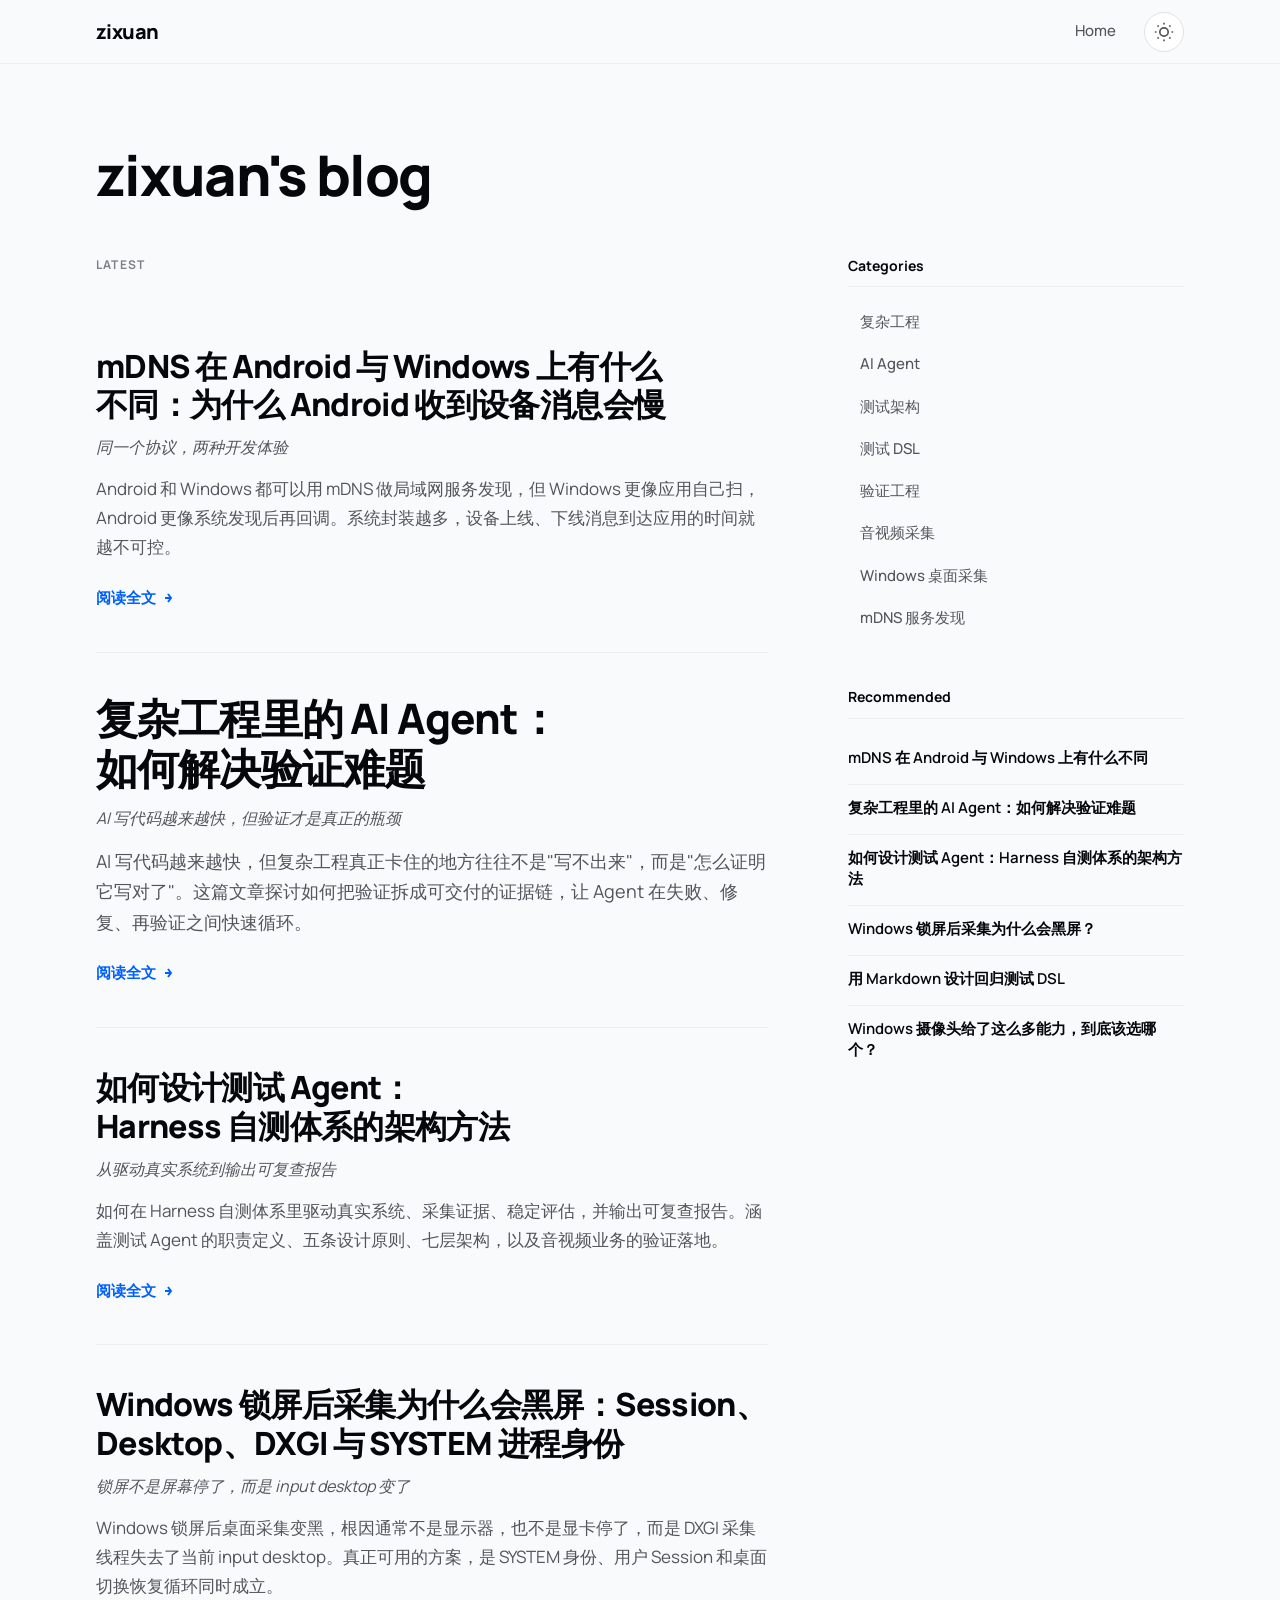
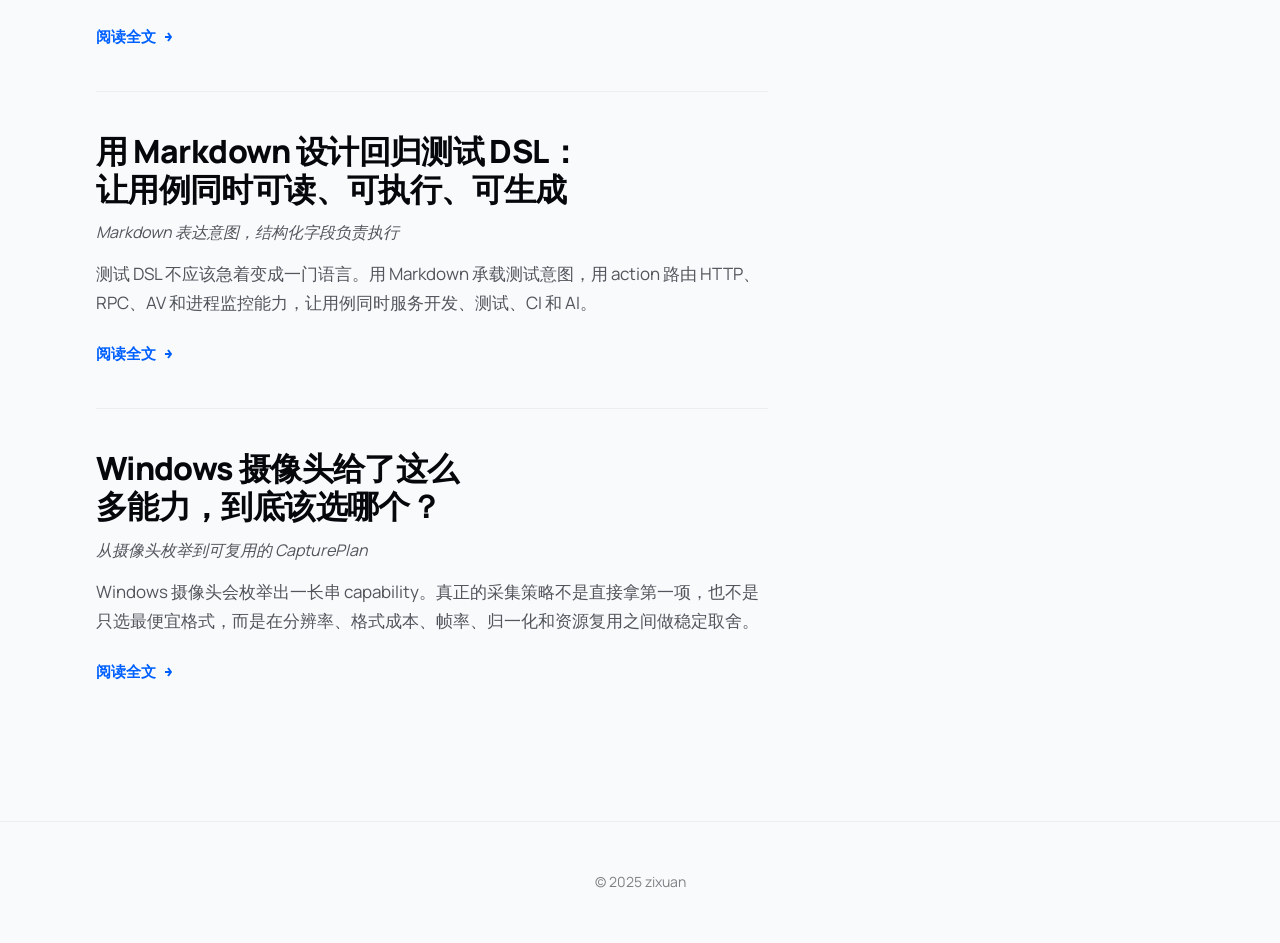
==== commit 655615e2: "Add mDNS platform differences article" ====
--- a/index.html
+++ b/index.html
@@ -283,6 +283,24 @@
     <div class="newest">
       <p class="section-label">Latest</p>
 
+      <article class="post">
+        <h2 class="post-title">
+          <a href="./mdns-android-windows-discovery-differences.html">mDNS 在 Android 与 Windows 上有什么不同：为什么 Android 收到设备消息会慢</a>
+        </h2>
+        <p class="post-subtitle">同一个协议，两种开发体验</p>
+        <p class="post-excerpt">
+          Android 和 Windows 都可以用 mDNS 做局域网服务发现，但 Windows 更像应用自己扫，Android 更像系统发现后再回调。系统封装越多，设备上线、下线消息到达应用的时间就越不可控。
+        </p>
+        <a class="read-more" href="./mdns-android-windows-discovery-differences.html">
+          阅读全文
+          <span class="read-more-arrows">
+            <svg viewBox="0 0 8 12"><path d="M1 6h5M4 2l3 4-3 4"/></svg>
+            <svg viewBox="0 0 8 12"><path d="M1 6h5M4 2l3 4-3 4"/></svg>
+            <svg viewBox="0 0 8 12"><path d="M1 6h5M4 2l3 4-3 4"/></svg>
+          </span>
+        </a>
+      </article>
+
       <article class="post featured">
         <h2 class="post-title">
           <a href="./ai-agent-verification.html">复杂工程里的 AI Agent：如何解决验证难题</a>
@@ -386,11 +404,17 @@
           <li><a href="#">验证工程</a></li>
           <li><a href="#">音视频采集</a></li>
           <li><a href="#">Windows 桌面采集</a></li>
+          <li><a href="#">mDNS 服务发现</a></li>
         </ul>
       </div>
 
       <div class="sidebar-section">
         <h3>Recommended</h3>
+        <div class="sidebar-post">
+          <p class="sidebar-post-title">
+            <a href="./mdns-android-windows-discovery-differences.html">mDNS 在 Android 与 Windows 上有什么不同</a>
+          </p>
+        </div>
         <div class="sidebar-post">
           <p class="sidebar-post-title">
             <a href="./ai-agent-verification.html">复杂工程里的 AI Agent：如何解决验证难题</a>
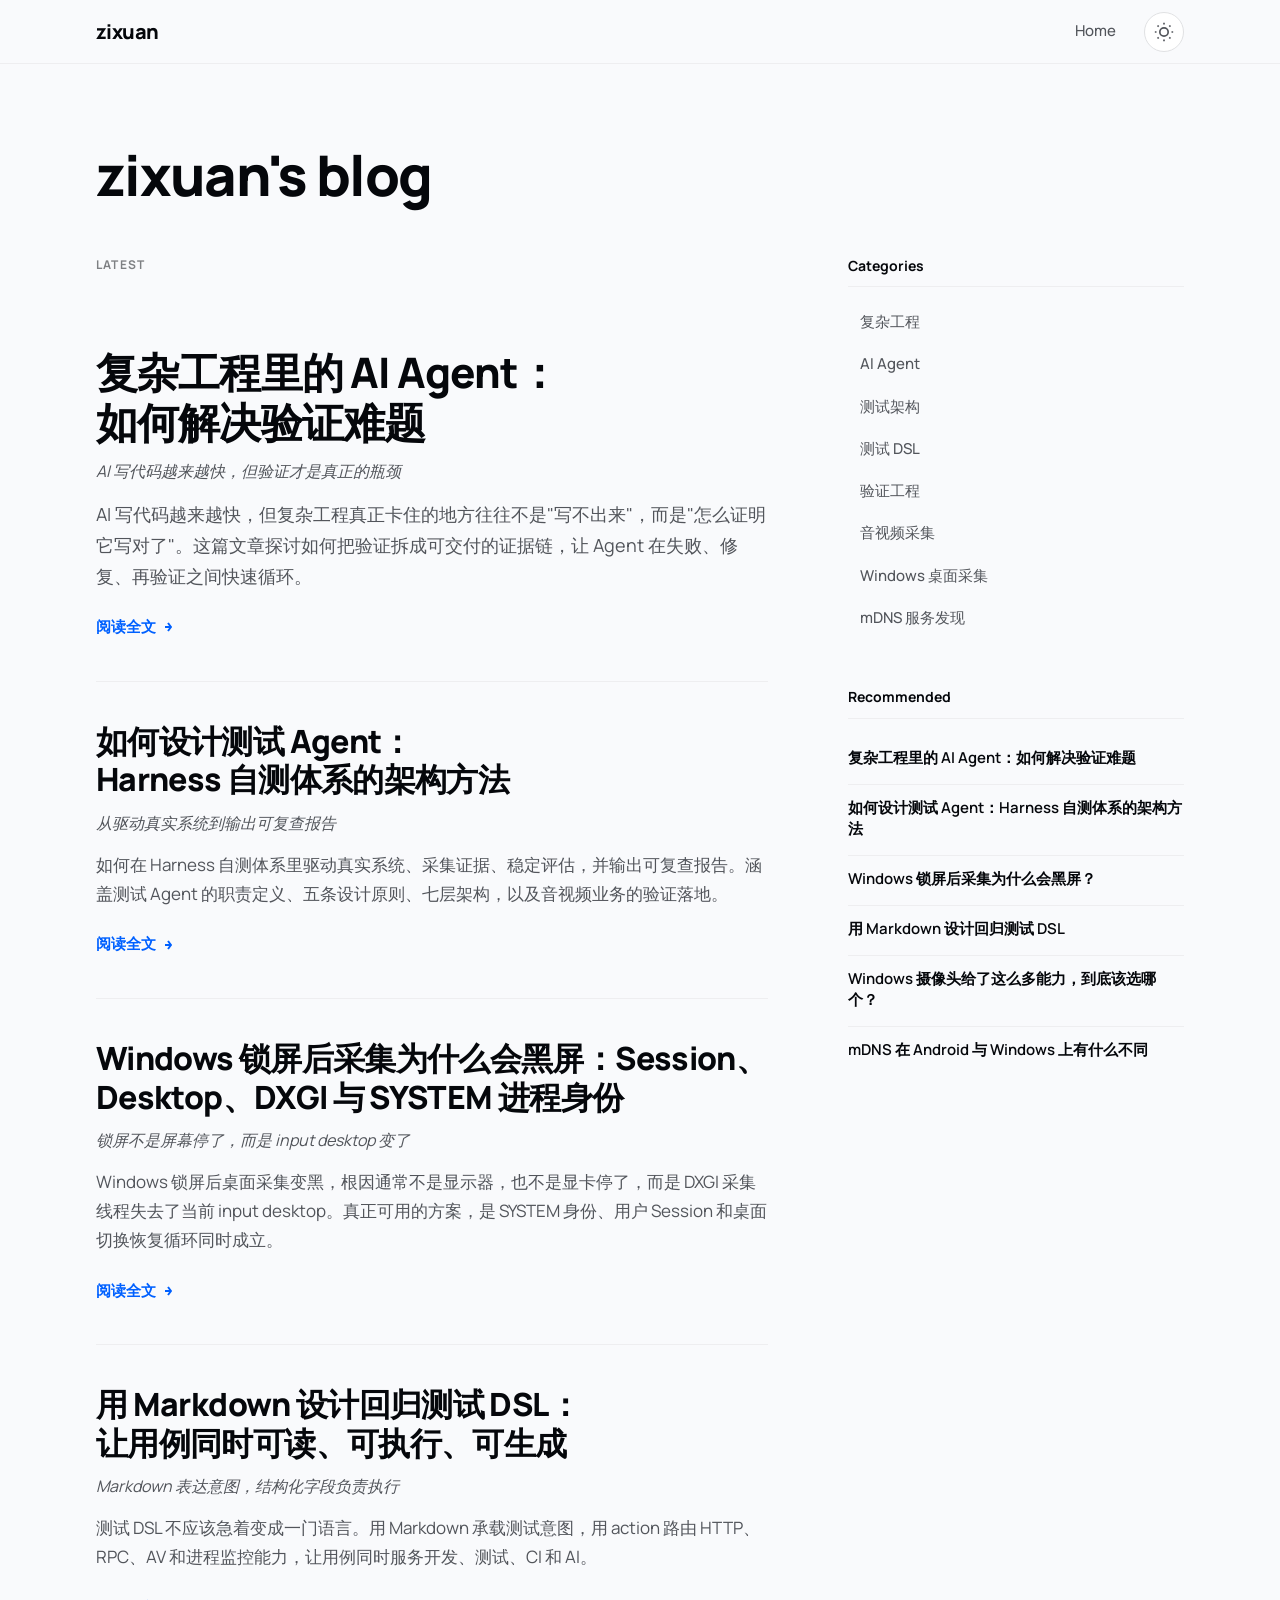
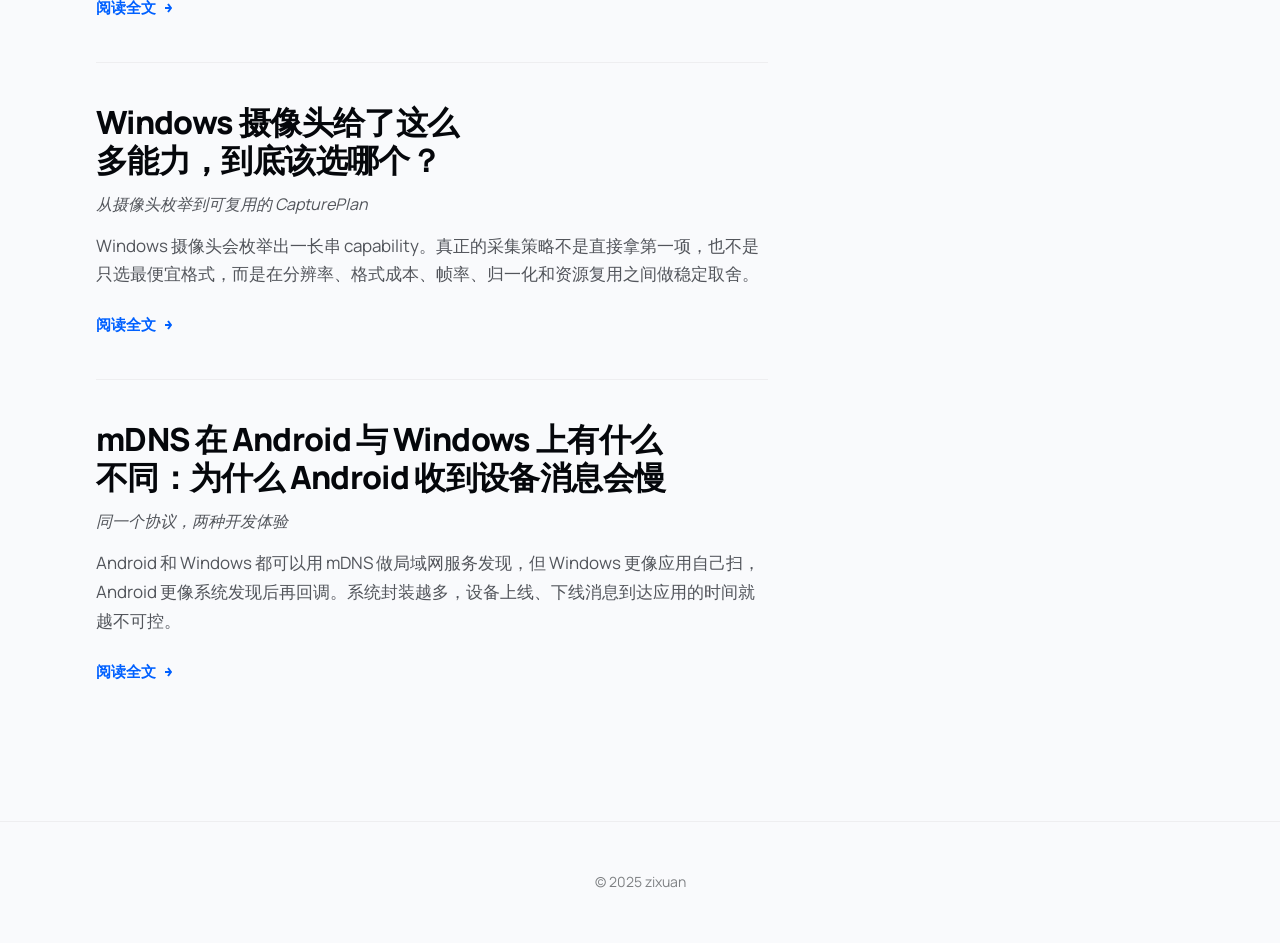
==== commit 4935f656: "Sort index posts by date" ====
--- a/index.html
+++ b/index.html
@@ -283,8 +283,98 @@
     <div class="newest">
       <p class="section-label">Latest</p>
 
+      <article class="post featured">
+        <h2 class="post-title">
+          <a href="./ai-agent-verification.html">复杂工程里的 AI Agent：如何解决验证难题</a>
+        </h2>
+        <p class="post-subtitle">AI 写代码越来越快，但验证才是真正的瓶颈</p>
+        <p class="post-excerpt">
+          AI 写代码越来越快，但复杂工程真正卡住的地方往往不是"写不出来"，而是"怎么证明它写对了"。这篇文章探讨如何把验证拆成可交付的证据链，让 Agent 在失败、修复、再验证之间快速循环。
+        </p>
+        <a class="read-more" href="./ai-agent-verification.html">
+          阅读全文
+          <span class="read-more-arrows">
+            <svg viewBox="0 0 8 12"><path d="M1 6h5M4 2l3 4-3 4"/></svg>
+            <svg viewBox="0 0 8 12"><path d="M1 6h5M4 2l3 4-3 4"/></svg>
+            <svg viewBox="0 0 8 12"><path d="M1 6h5M4 2l3 4-3 4"/></svg>
+          </span>
+        </a>
+      </article>
+
       <article class="post">
         <h2 class="post-title">
+          <a href="./ai-agent-testing-practice-blog.html">如何设计测试 Agent：Harness 自测体系的架构方法</a>
+        </h2>
+        <p class="post-subtitle">从驱动真实系统到输出可复查报告</p>
+        <p class="post-excerpt">
+          如何在 Harness 自测体系里驱动真实系统、采集证据、稳定评估，并输出可复查报告。涵盖测试 Agent 的职责定义、五条设计原则、七层架构，以及音视频业务的验证落地。
+        </p>
+        <a class="read-more" href="./ai-agent-testing-practice-blog.html">
+          阅读全文
+          <span class="read-more-arrows">
+            <svg viewBox="0 0 8 12"><path d="M1 6h5M4 2l3 4-3 4"/></svg>
+            <svg viewBox="0 0 8 12"><path d="M1 6h5M4 2l3 4-3 4"/></svg>
+            <svg viewBox="0 0 8 12"><path d="M1 6h5M4 2l3 4-3 4"/></svg>
+          </span>
+        </a>
+      </article>
+
+      <article class="post">
+        <h2 class="post-title">
+          <a href="./windows-lock-screen-capture-system-session.html">Windows 锁屏后采集为什么会黑屏：Session、Desktop、DXGI 与 SYSTEM 进程身份</a>
+        </h2>
+        <p class="post-subtitle">锁屏不是屏幕停了，而是 input desktop 变了</p>
+        <p class="post-excerpt">
+          Windows 锁屏后桌面采集变黑，根因通常不是显示器，也不是显卡停了，而是 DXGI 采集线程失去了当前 input desktop。真正可用的方案，是 SYSTEM 身份、用户 Session 和桌面切换恢复循环同时成立。
+        </p>
+        <a class="read-more" href="./windows-lock-screen-capture-system-session.html">
+          阅读全文
+          <span class="read-more-arrows">
+            <svg viewBox="0 0 8 12"><path d="M1 6h5M4 2l3 4-3 4"/></svg>
+            <svg viewBox="0 0 8 12"><path d="M1 6h5M4 2l3 4-3 4"/></svg>
+            <svg viewBox="0 0 8 12"><path d="M1 6h5M4 2l3 4-3 4"/></svg>
+          </span>
+        </a>
+      </article>
+
+      <article class="post">
+        <h2 class="post-title">
+          <a href="./markdown-regression-test-dsl.html">用 Markdown 设计回归测试 DSL：让用例同时可读、可执行、可生成</a>
+        </h2>
+        <p class="post-subtitle">Markdown 表达意图，结构化字段负责执行</p>
+        <p class="post-excerpt">
+          测试 DSL 不应该急着变成一门语言。用 Markdown 承载测试意图，用 action 路由 HTTP、RPC、AV 和进程监控能力，让用例同时服务开发、测试、CI 和 AI。
+        </p>
+        <a class="read-more" href="./markdown-regression-test-dsl.html">
+          阅读全文
+          <span class="read-more-arrows">
+            <svg viewBox="0 0 8 12"><path d="M1 6h5M4 2l3 4-3 4"/></svg>
+            <svg viewBox="0 0 8 12"><path d="M1 6h5M4 2l3 4-3 4"/></svg>
+            <svg viewBox="0 0 8 12"><path d="M1 6h5M4 2l3 4-3 4"/></svg>
+          </span>
+        </a>
+      </article>
+
+      <article class="post">
+        <h2 class="post-title">
+          <a href="./windows-camera-capability-selection.html">Windows 摄像头给了这么多能力，到底该选哪个？</a>
+        </h2>
+        <p class="post-subtitle">从摄像头枚举到可复用的 CapturePlan</p>
+        <p class="post-excerpt">
+          Windows 摄像头会枚举出一长串 capability。真正的采集策略不是直接拿第一项，也不是只选最便宜格式，而是在分辨率、格式成本、帧率、归一化和资源复用之间做稳定取舍。
+        </p>
+        <a class="read-more" href="./windows-camera-capability-selection.html">
+          阅读全文
+          <span class="read-more-arrows">
+            <svg viewBox="0 0 8 12"><path d="M1 6h5M4 2l3 4-3 4"/></svg>
+            <svg viewBox="0 0 8 12"><path d="M1 6h5M4 2l3 4-3 4"/></svg>
+            <svg viewBox="0 0 8 12"><path d="M1 6h5M4 2l3 4-3 4"/></svg>
+          </span>
+        </a>
+      </article>
+
+      <article class="post">
+        <h2 class="post-title">
           <a href="./mdns-android-windows-discovery-differences.html">mDNS 在 Android 与 Windows 上有什么不同：为什么 Android 收到设备消息会慢</a>
         </h2>
         <p class="post-subtitle">同一个协议，两种开发体验</p>
@@ -292,96 +382,6 @@
           Android 和 Windows 都可以用 mDNS 做局域网服务发现，但 Windows 更像应用自己扫，Android 更像系统发现后再回调。系统封装越多，设备上线、下线消息到达应用的时间就越不可控。
         </p>
         <a class="read-more" href="./mdns-android-windows-discovery-differences.html">
-          阅读全文
-          <span class="read-more-arrows">
-            <svg viewBox="0 0 8 12"><path d="M1 6h5M4 2l3 4-3 4"/></svg>
-            <svg viewBox="0 0 8 12"><path d="M1 6h5M4 2l3 4-3 4"/></svg>
-            <svg viewBox="0 0 8 12"><path d="M1 6h5M4 2l3 4-3 4"/></svg>
-          </span>
-        </a>
-      </article>
-
-      <article class="post featured">
-        <h2 class="post-title">
-          <a href="./ai-agent-verification.html">复杂工程里的 AI Agent：如何解决验证难题</a>
-        </h2>
-        <p class="post-subtitle">AI 写代码越来越快，但验证才是真正的瓶颈</p>
-        <p class="post-excerpt">
-          AI 写代码越来越快，但复杂工程真正卡住的地方往往不是"写不出来"，而是"怎么证明它写对了"。这篇文章探讨如何把验证拆成可交付的证据链，让 Agent 在失败、修复、再验证之间快速循环。
-        </p>
-        <a class="read-more" href="./ai-agent-verification.html">
-          阅读全文
-          <span class="read-more-arrows">
-            <svg viewBox="0 0 8 12"><path d="M1 6h5M4 2l3 4-3 4"/></svg>
-            <svg viewBox="0 0 8 12"><path d="M1 6h5M4 2l3 4-3 4"/></svg>
-            <svg viewBox="0 0 8 12"><path d="M1 6h5M4 2l3 4-3 4"/></svg>
-          </span>
-        </a>
-      </article>
-
-      <article class="post">
-        <h2 class="post-title">
-          <a href="./ai-agent-testing-practice-blog.html">如何设计测试 Agent：Harness 自测体系的架构方法</a>
-        </h2>
-        <p class="post-subtitle">从驱动真实系统到输出可复查报告</p>
-        <p class="post-excerpt">
-          如何在 Harness 自测体系里驱动真实系统、采集证据、稳定评估，并输出可复查报告。涵盖测试 Agent 的职责定义、五条设计原则、七层架构，以及音视频业务的验证落地。
-        </p>
-        <a class="read-more" href="./ai-agent-testing-practice-blog.html">
-          阅读全文
-          <span class="read-more-arrows">
-            <svg viewBox="0 0 8 12"><path d="M1 6h5M4 2l3 4-3 4"/></svg>
-            <svg viewBox="0 0 8 12"><path d="M1 6h5M4 2l3 4-3 4"/></svg>
-            <svg viewBox="0 0 8 12"><path d="M1 6h5M4 2l3 4-3 4"/></svg>
-          </span>
-        </a>
-      </article>
-
-      <article class="post">
-        <h2 class="post-title">
-          <a href="./windows-lock-screen-capture-system-session.html">Windows 锁屏后采集为什么会黑屏：Session、Desktop、DXGI 与 SYSTEM 进程身份</a>
-        </h2>
-        <p class="post-subtitle">锁屏不是屏幕停了，而是 input desktop 变了</p>
-        <p class="post-excerpt">
-          Windows 锁屏后桌面采集变黑，根因通常不是显示器，也不是显卡停了，而是 DXGI 采集线程失去了当前 input desktop。真正可用的方案，是 SYSTEM 身份、用户 Session 和桌面切换恢复循环同时成立。
-        </p>
-        <a class="read-more" href="./windows-lock-screen-capture-system-session.html">
-          阅读全文
-          <span class="read-more-arrows">
-            <svg viewBox="0 0 8 12"><path d="M1 6h5M4 2l3 4-3 4"/></svg>
-            <svg viewBox="0 0 8 12"><path d="M1 6h5M4 2l3 4-3 4"/></svg>
-            <svg viewBox="0 0 8 12"><path d="M1 6h5M4 2l3 4-3 4"/></svg>
-          </span>
-        </a>
-      </article>
-
-      <article class="post">
-        <h2 class="post-title">
-          <a href="./markdown-regression-test-dsl.html">用 Markdown 设计回归测试 DSL：让用例同时可读、可执行、可生成</a>
-        </h2>
-        <p class="post-subtitle">Markdown 表达意图，结构化字段负责执行</p>
-        <p class="post-excerpt">
-          测试 DSL 不应该急着变成一门语言。用 Markdown 承载测试意图，用 action 路由 HTTP、RPC、AV 和进程监控能力，让用例同时服务开发、测试、CI 和 AI。
-        </p>
-        <a class="read-more" href="./markdown-regression-test-dsl.html">
-          阅读全文
-          <span class="read-more-arrows">
-            <svg viewBox="0 0 8 12"><path d="M1 6h5M4 2l3 4-3 4"/></svg>
-            <svg viewBox="0 0 8 12"><path d="M1 6h5M4 2l3 4-3 4"/></svg>
-            <svg viewBox="0 0 8 12"><path d="M1 6h5M4 2l3 4-3 4"/></svg>
-          </span>
-        </a>
-      </article>
-
-      <article class="post">
-        <h2 class="post-title">
-          <a href="./windows-camera-capability-selection.html">Windows 摄像头给了这么多能力，到底该选哪个？</a>
-        </h2>
-        <p class="post-subtitle">从摄像头枚举到可复用的 CapturePlan</p>
-        <p class="post-excerpt">
-          Windows 摄像头会枚举出一长串 capability。真正的采集策略不是直接拿第一项，也不是只选最便宜格式，而是在分辨率、格式成本、帧率、归一化和资源复用之间做稳定取舍。
-        </p>
-        <a class="read-more" href="./windows-camera-capability-selection.html">
           阅读全文
           <span class="read-more-arrows">
             <svg viewBox="0 0 8 12"><path d="M1 6h5M4 2l3 4-3 4"/></svg>
@@ -412,32 +412,32 @@
         <h3>Recommended</h3>
         <div class="sidebar-post">
           <p class="sidebar-post-title">
+            <a href="./ai-agent-verification.html">复杂工程里的 AI Agent：如何解决验证难题</a>
+          </p>
+        </div>
+        <div class="sidebar-post">
+          <p class="sidebar-post-title">
+            <a href="./ai-agent-testing-practice-blog.html">如何设计测试 Agent：Harness 自测体系的架构方法</a>
+          </p>
+        </div>
+        <div class="sidebar-post">
+          <p class="sidebar-post-title">
+            <a href="./windows-lock-screen-capture-system-session.html">Windows 锁屏后采集为什么会黑屏？</a>
+          </p>
+        </div>
+        <div class="sidebar-post">
+          <p class="sidebar-post-title">
+            <a href="./markdown-regression-test-dsl.html">用 Markdown 设计回归测试 DSL</a>
+          </p>
+        </div>
+        <div class="sidebar-post">
+          <p class="sidebar-post-title">
+            <a href="./windows-camera-capability-selection.html">Windows 摄像头给了这么多能力，到底该选哪个？</a>
+          </p>
+        </div>
+        <div class="sidebar-post">
+          <p class="sidebar-post-title">
             <a href="./mdns-android-windows-discovery-differences.html">mDNS 在 Android 与 Windows 上有什么不同</a>
-          </p>
-        </div>
-        <div class="sidebar-post">
-          <p class="sidebar-post-title">
-            <a href="./ai-agent-verification.html">复杂工程里的 AI Agent：如何解决验证难题</a>
-          </p>
-        </div>
-        <div class="sidebar-post">
-          <p class="sidebar-post-title">
-            <a href="./ai-agent-testing-practice-blog.html">如何设计测试 Agent：Harness 自测体系的架构方法</a>
-          </p>
-        </div>
-        <div class="sidebar-post">
-          <p class="sidebar-post-title">
-            <a href="./windows-lock-screen-capture-system-session.html">Windows 锁屏后采集为什么会黑屏？</a>
-          </p>
-        </div>
-        <div class="sidebar-post">
-          <p class="sidebar-post-title">
-            <a href="./markdown-regression-test-dsl.html">用 Markdown 设计回归测试 DSL</a>
-          </p>
-        </div>
-        <div class="sidebar-post">
-          <p class="sidebar-post-title">
-            <a href="./windows-camera-capability-selection.html">Windows 摄像头给了这么多能力，到底该选哪个？</a>
           </p>
         </div>
       </div>
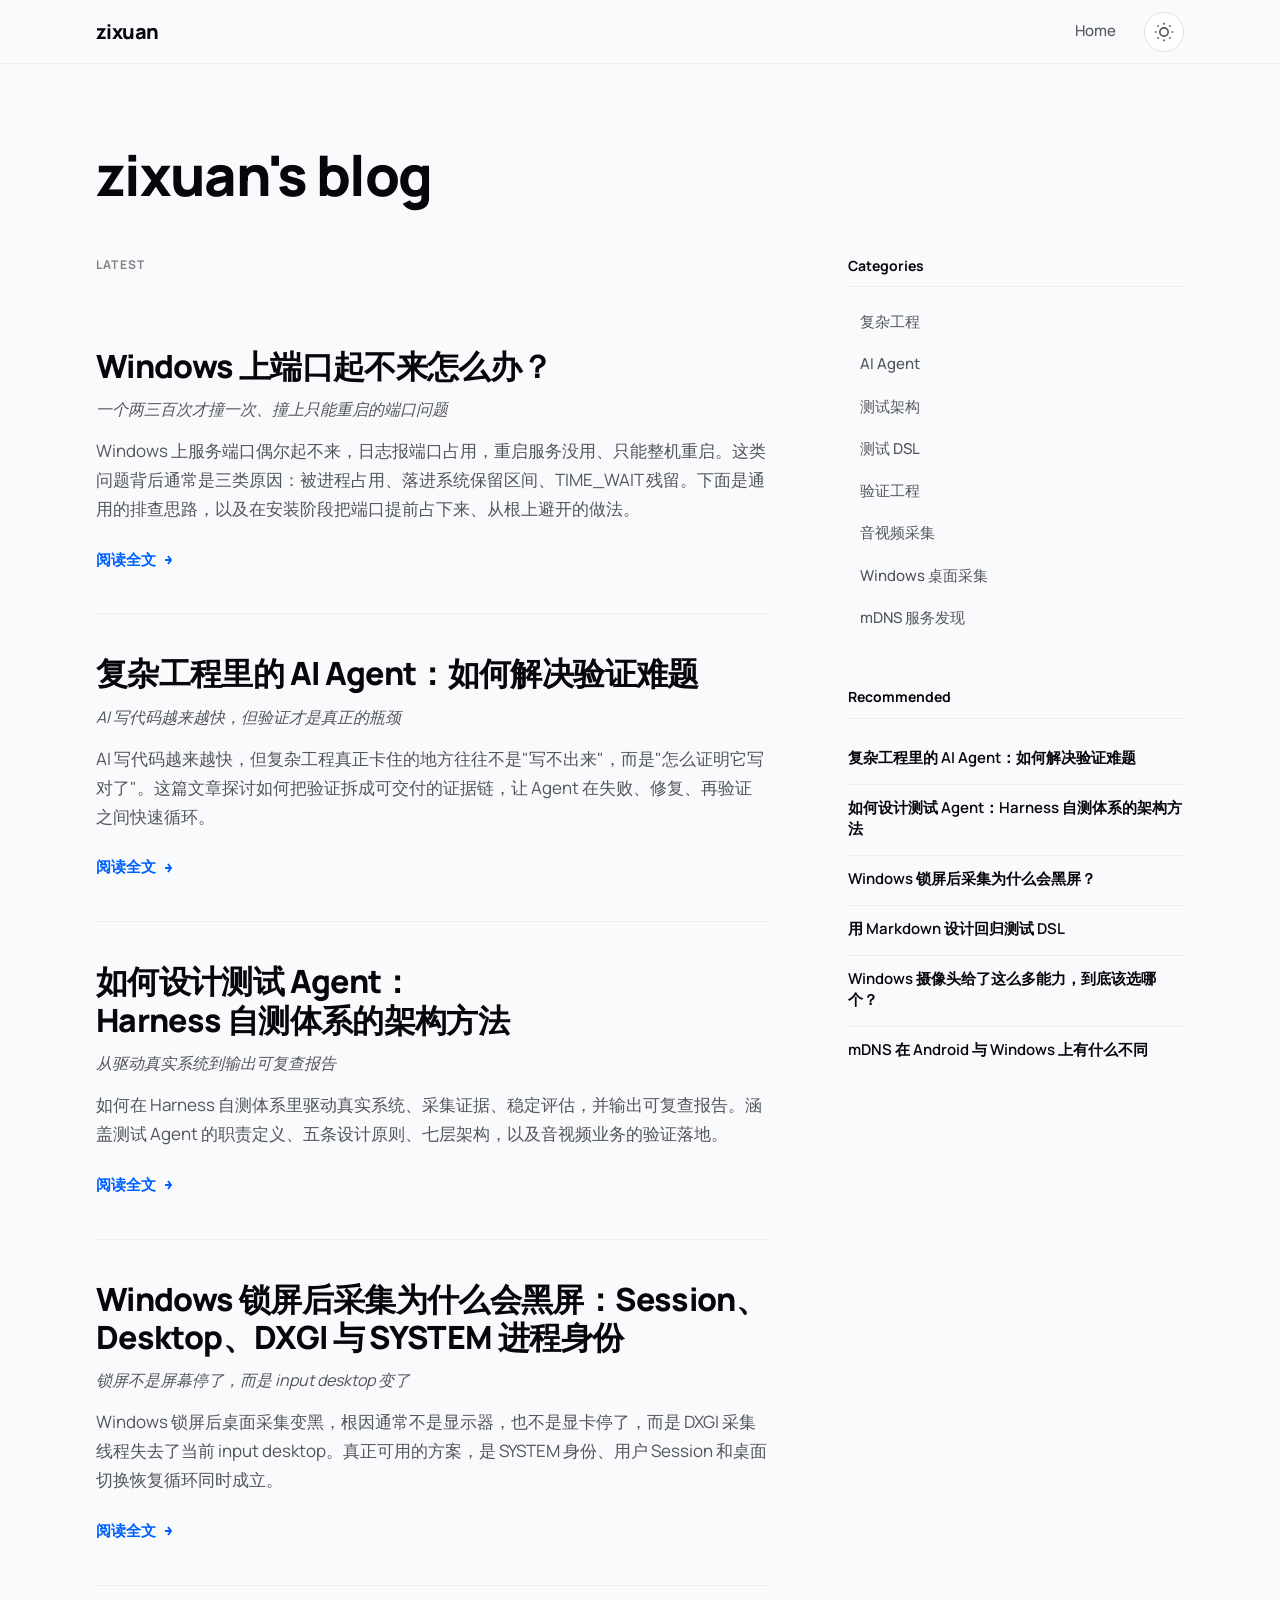
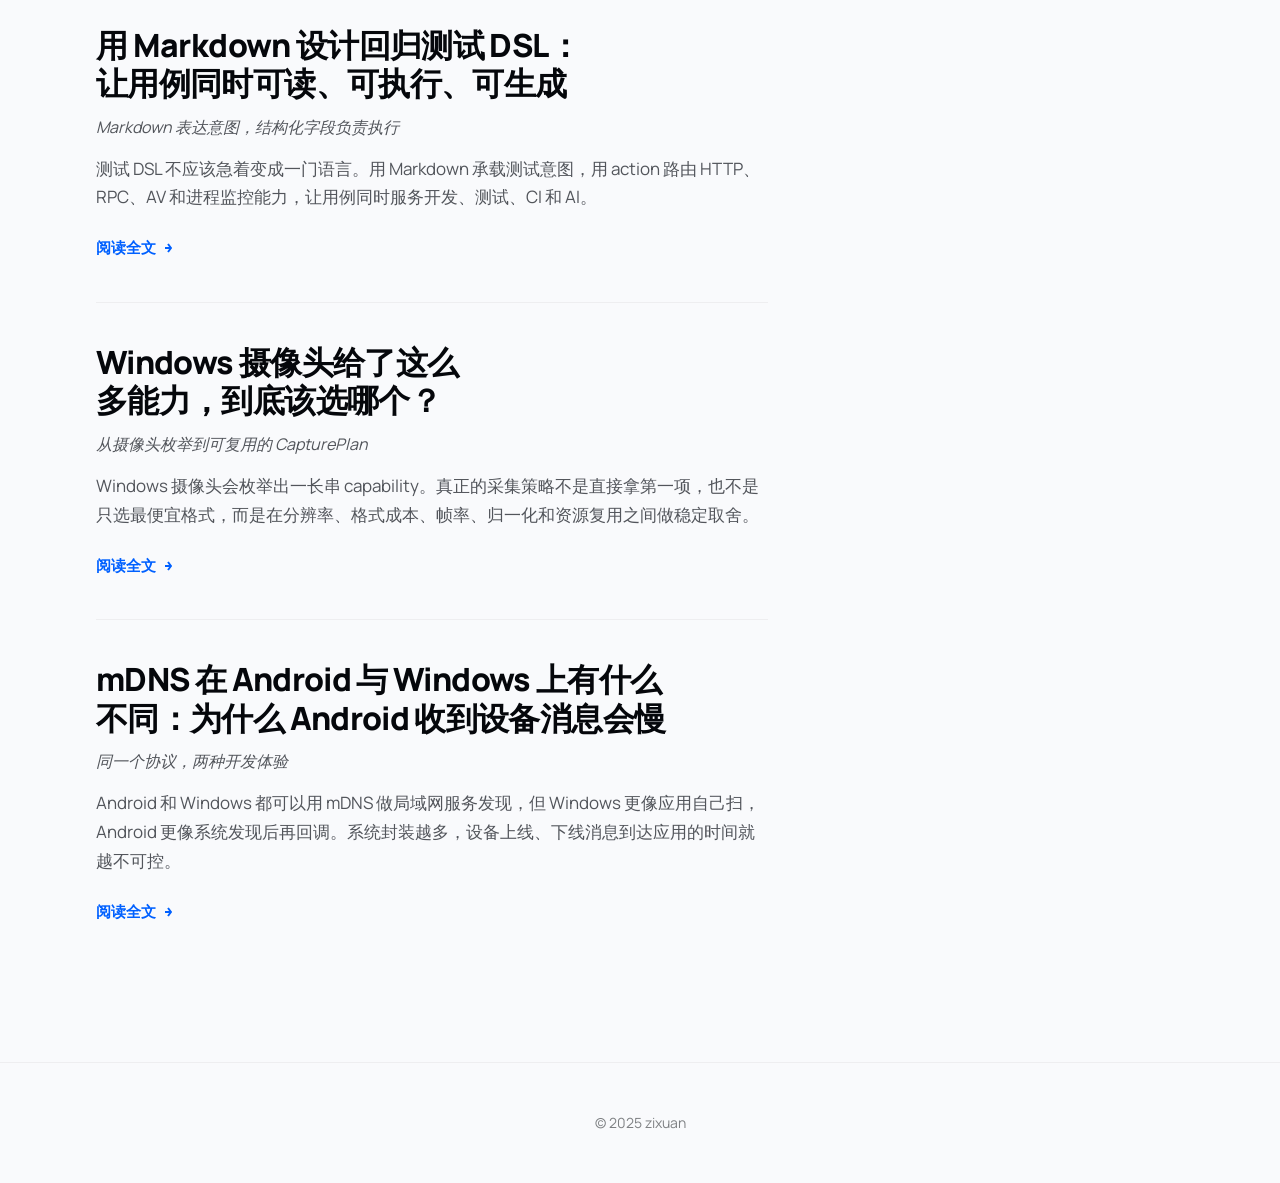
==== commit 993a0471: "Add Windows port bind failure troubleshooting article - New article: 三类端口失败原因（进程占用 / 系统保留区间 / TIME_W" ====
--- a/index.html
+++ b/index.html
@@ -220,15 +220,6 @@
       color: var(--accent);
     }
 
-    /* ── Featured post (first post, bigger) ────── */
-    .post.featured .post-title {
-      font-size: clamp(28px, 4vw, 42px);
-    }
-
-    .post.featured .post-excerpt {
-      font-size: 18px;
-    }
-
     /* ── Responsive ────────────────────────────── */
     @keyframes fadeUp {
       from { opacity: 0; transform: translateY(20px); }
@@ -250,7 +241,6 @@
       .intro { padding: 48px 20px 32px; }
       .home-grid { padding: 0 20px 64px; }
       .post { padding: 32px 0; }
-      .post.featured .post-title { font-size: clamp(24px, 7vw, 32px); }
     }
   </style>
   <script src="theme.js"></script>
@@ -283,7 +273,25 @@
     <div class="newest">
       <p class="section-label">Latest</p>
 
-      <article class="post featured">
+      <article class="post">
+        <h2 class="post-title">
+          <a href="./windows-port-bind-failure-troubleshooting.html">Windows 上端口起不来怎么办？</a>
+        </h2>
+        <p class="post-subtitle">一个两三百次才撞一次、撞上只能重启的端口问题</p>
+        <p class="post-excerpt">
+          Windows 上服务端口偶尔起不来，日志报端口占用，重启服务没用、只能整机重启。这类问题背后通常是三类原因：被进程占用、落进系统保留区间、TIME_WAIT 残留。下面是通用的排查思路，以及在安装阶段把端口提前占下来、从根上避开的做法。
+        </p>
+        <a class="read-more" href="./windows-port-bind-failure-troubleshooting.html">
+          阅读全文
+          <span class="read-more-arrows">
+            <svg viewBox="0 0 8 12"><path d="M1 6h5M4 2l3 4-3 4"/></svg>
+            <svg viewBox="0 0 8 12"><path d="M1 6h5M4 2l3 4-3 4"/></svg>
+            <svg viewBox="0 0 8 12"><path d="M1 6h5M4 2l3 4-3 4"/></svg>
+          </span>
+        </a>
+      </article>
+
+      <article class="post">
         <h2 class="post-title">
           <a href="./ai-agent-verification.html">复杂工程里的 AI Agent：如何解决验证难题</a>
         </h2>
--- a/shared.css
+++ b/shared.css
@@ -607,6 +607,67 @@
   padding: 0;
 }
 
+/* ── Code Block Copy Button ────────────────── */
+.pre-wrap {
+  position: relative;
+  margin: 24px 0;
+}
+
+.article-content .pre-wrap pre {
+  margin: 0;
+}
+
+.copy-btn {
+  position: absolute;
+  top: 50%;
+  right: 10px;
+  transform: translateY(-50%);
+  display: inline-flex;
+  align-items: center;
+  justify-content: center;
+  width: 30px;
+  height: 30px;
+  padding: 0;
+  color: var(--text-secondary);
+  background: var(--bg-card);
+  border: 1px solid var(--border);
+  border-radius: var(--radius-sm);
+  cursor: pointer;
+  opacity: 0;
+  transition: opacity var(--duration-fast) var(--ease-out),
+              color var(--duration-fast) var(--ease-out),
+              border-color var(--duration-fast) var(--ease-out);
+}
+
+.copy-btn svg {
+  width: 15px;
+  height: 15px;
+}
+
+.copy-btn .check-icon { display: none; }
+.copy-btn.copied .copy-icon { display: none; }
+.copy-btn.copied .check-icon { display: inline-block; }
+
+.pre-wrap:hover .copy-btn,
+.copy-btn:focus-visible {
+  opacity: 1;
+}
+
+.copy-btn:hover {
+  color: var(--accent);
+  border-color: var(--accent);
+}
+
+.copy-btn.copied {
+  color: var(--success);
+  border-color: var(--success);
+  opacity: 1;
+}
+
+@media (hover: none) {
+  .copy-btn { opacity: 1; }
+}
+
 /* ── Tags ──────────────────────────────────── */
 .tag {
   display: inline-block;
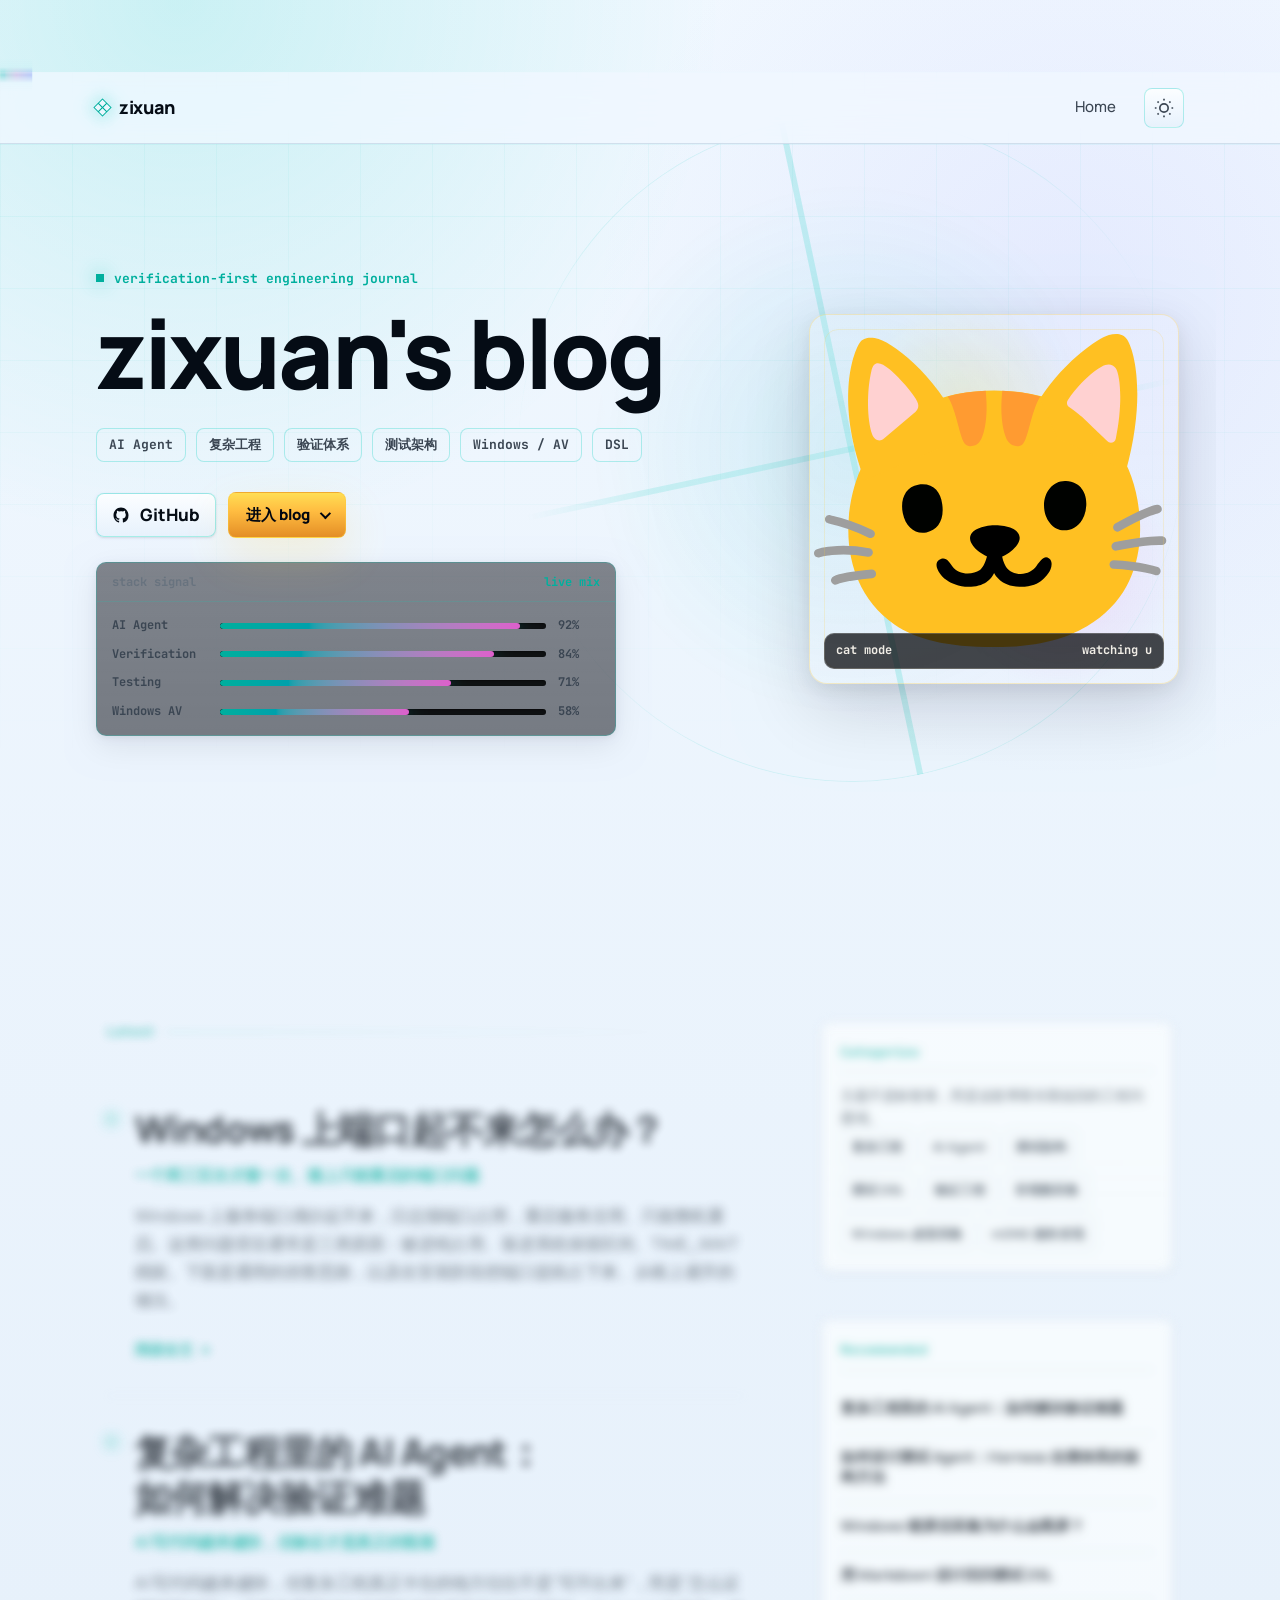
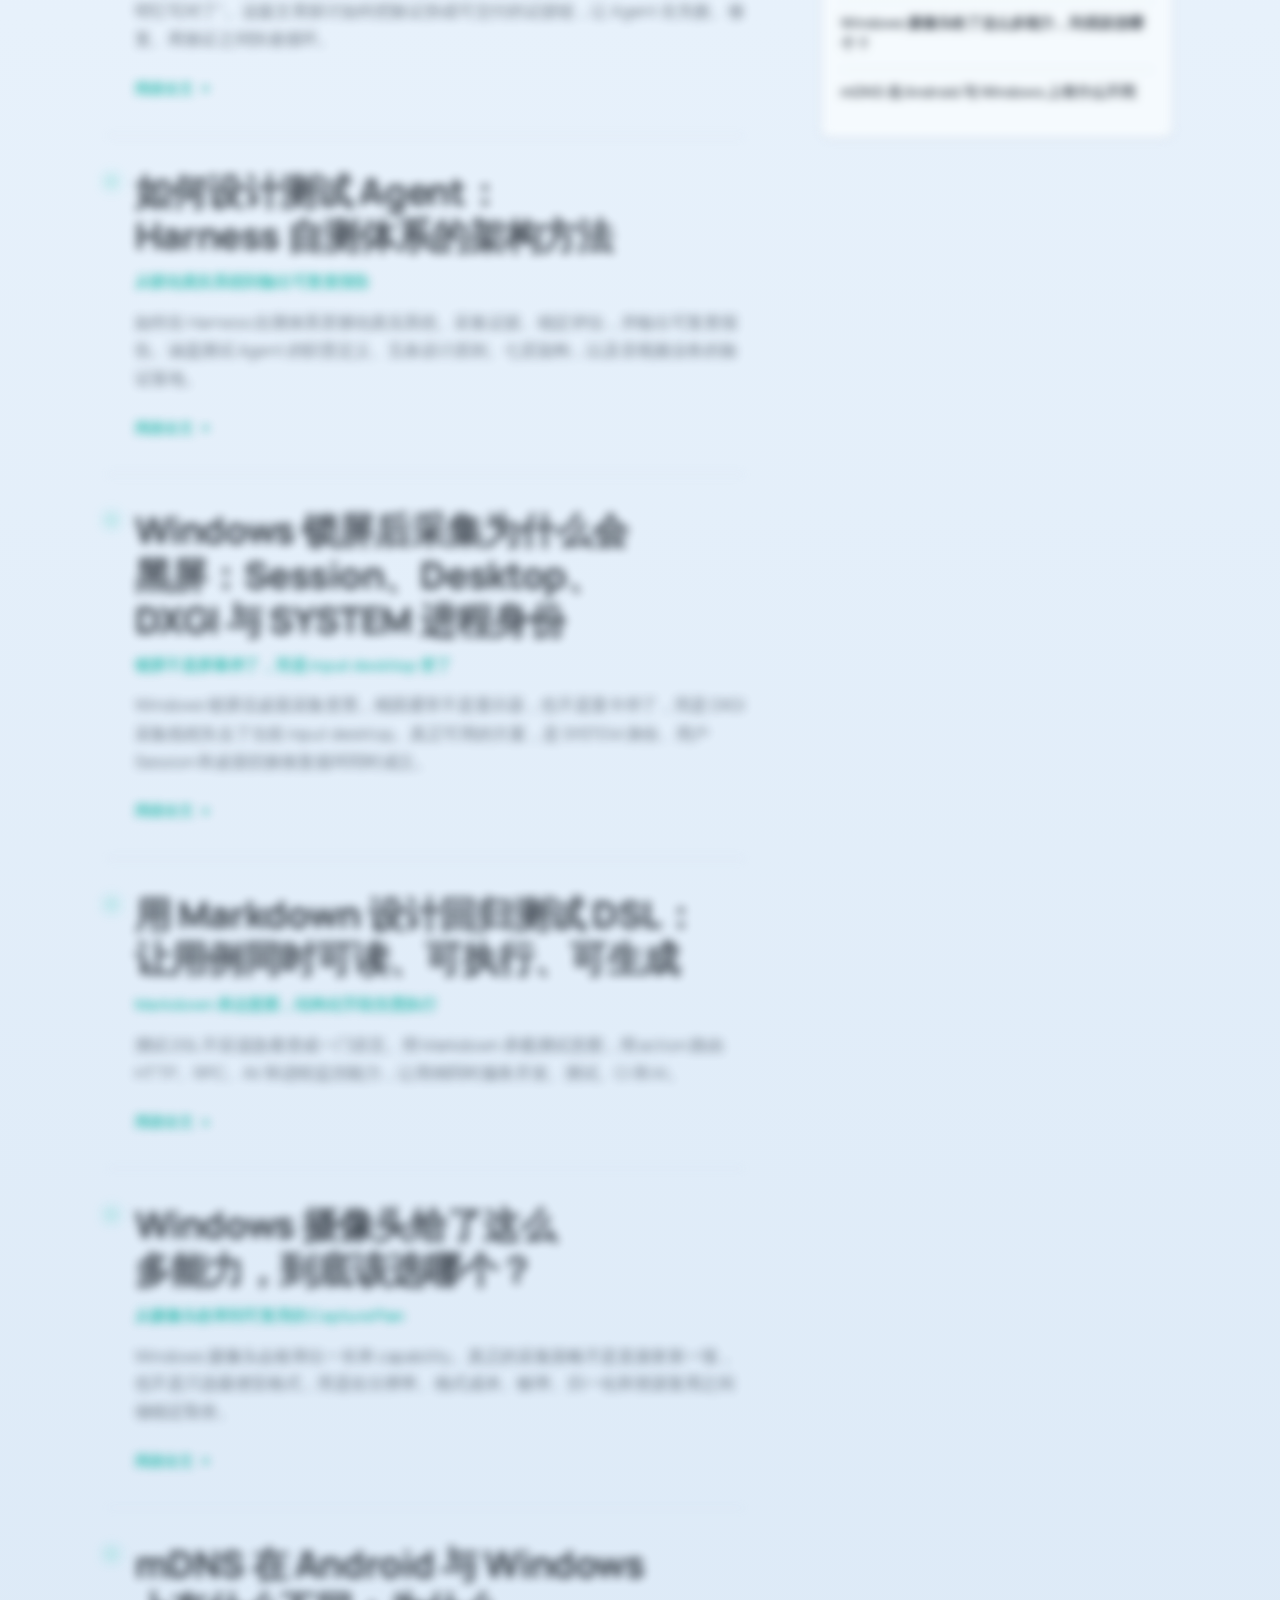
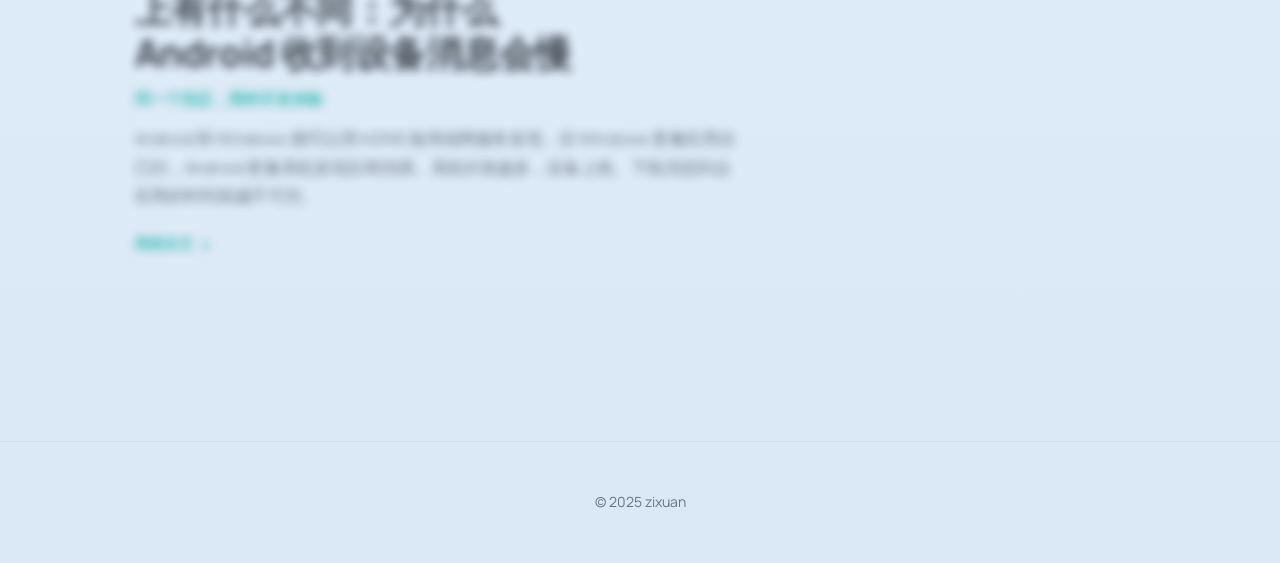
==== commit b85f0b88: "Redesign homepage with cursor-following cat mascot - Homepage: add Noto cat-face mascot whose head a" ====
--- a/index.html
+++ b/index.html
@@ -7,32 +7,346 @@
   <title>zixuan's blog</title>
   <link rel="stylesheet" href="shared.css" />
   <style>
-    /* ── Intro ─────────────────────────────────── */
+    /* ── Home: Signal-led technical journal ────── */
+    html {
+      scroll-snap-type: y proximity;
+    }
+
     .intro {
+      position: relative;
       max-width: var(--max-width);
       margin: 0 auto;
-      padding: 80px 32px 48px;
-      animation: fadeUp 600ms var(--ease-out) both;
+      min-height: calc(100vh - 72px);
+      padding: clamp(72px, 9vw, 120px) 32px clamp(56px, 7vw, 92px);
+      display: grid;
+      grid-template-columns: minmax(300px, 1fr) minmax(260px, 380px);
+      gap: clamp(32px, 6vw, 92px);
+      align-items: center;
+      overflow: hidden;
+      animation: fadeUp 700ms var(--ease-out) both;
+    }
+
+    .intro::before {
+      content: "";
+      position: absolute;
+      right: 32px;
+      top: 44px;
+      width: min(52vw, 680px);
+      aspect-ratio: 1;
+      border: 1px solid oklch(0.74 0.18 186 / 0.18);
+      background:
+        linear-gradient(90deg, transparent 49.5%, oklch(0.74 0.18 186 / 0.3) 49.5% 50.5%, transparent 50.5%),
+        linear-gradient(transparent 49.5%, oklch(0.74 0.18 186 / 0.24) 49.5% 50.5%, transparent 50.5%),
+        radial-gradient(circle, oklch(0.74 0.18 186 / 0.16), transparent 58%);
+      border-radius: 50%;
+      opacity: 0.62;
+      transform: rotate(-12deg);
+      pointer-events: none;
+      mask-image: linear-gradient(90deg, transparent, black 20%, black 82%, transparent);
+    }
+
+    .intro-copy,
+    .blog-mascot {
+      position: relative;
+      z-index: 1;
+    }
+
+    .intro-kicker {
+      display: inline-flex;
+      align-items: center;
+      gap: 10px;
+      margin-bottom: 22px;
+      color: var(--accent);
+      font: 700 13px/1 var(--font-mono);
+    }
+
+    .intro-kicker::before {
+      content: "";
+      width: 8px;
+      height: 8px;
+      background: var(--accent);
+      box-shadow: 0 0 18px oklch(0.74 0.18 186 / 0.72);
     }
 
     .intro h1 {
-      font-size: clamp(36px, 5vw, 56px);
+      max-width: 11ch;
+      font-size: clamp(48px, 8vw, 96px);
       font-weight: 800;
-      line-height: 1.1;
+      line-height: 0.95;
       letter-spacing: -0.03em;
       color: var(--text-primary);
       text-wrap: balance;
     }
 
+    .domain-cloud {
+      display: flex;
+      flex-wrap: wrap;
+      gap: 10px;
+      max-width: 620px;
+      margin-top: 30px;
+      list-style: none;
+    }
+
+    .domain-cloud span {
+      display: inline-flex;
+      align-items: center;
+      min-height: 34px;
+      padding: 0 12px;
+      border: 1px solid oklch(0.74 0.18 186 / 0.28);
+      border-radius: 8px;
+      background: oklch(1 0 0 / 0.045);
+      color: var(--text-secondary);
+      font: 700 13px/1 var(--font-mono);
+    }
+
+    .github-link {
+      display: inline-flex;
+      align-items: center;
+      gap: 10px;
+      min-height: 44px;
+      margin-top: 30px;
+      padding: 0 15px;
+      border: 1px solid oklch(0.74 0.18 186 / 0.34);
+      border-radius: 8px;
+      color: var(--text-primary);
+      background: linear-gradient(180deg, var(--bg-card), var(--bg-elevated));
+      font-weight: 800;
+      box-shadow: var(--shadow-sm);
+      transition: transform var(--duration-normal) var(--ease-out),
+                  border-color var(--duration-normal) var(--ease-out),
+                  box-shadow var(--duration-normal) var(--ease-out);
+    }
+
+    .github-link:hover {
+      color: var(--text-primary);
+      border-color: var(--accent);
+      transform: translateY(-2px);
+      box-shadow: 0 18px 44px oklch(0.74 0.18 186 / 0.18);
+    }
+
+    .github-link svg {
+      width: 18px;
+      height: 18px;
+    }
+
+    .intro-actions {
+      display: flex;
+      flex-wrap: wrap;
+      gap: 12px;
+      align-items: center;
+      margin-top: 30px;
+    }
+
+    .intro-actions .github-link,
+    .intro-actions .enter-blog {
+      margin-top: 0;
+    }
+
+    .stack-signal {
+      width: min(100%, 520px);
+      margin-top: 24px;
+      border: 1px solid oklch(0.74 0.18 186 / 0.24);
+      border-radius: 10px;
+      background:
+        linear-gradient(180deg, oklch(1 0 0 / 0.06), transparent),
+        oklch(0.1 0.026 252 / 0.5);
+      box-shadow: var(--shadow-md);
+      overflow: hidden;
+    }
+
+    .stack-signal-head {
+      display: flex;
+      align-items: center;
+      justify-content: space-between;
+      gap: 16px;
+      padding: 13px 15px;
+      border-bottom: 1px solid oklch(0.74 0.18 186 / 0.16);
+      color: var(--text-tertiary);
+      font: 700 12px/1 var(--font-mono);
+    }
+
+    .stack-signal-head span:last-child {
+      color: var(--accent);
+    }
+
+    .stack-signal-body {
+      display: grid;
+      gap: 13px;
+      padding: 16px 15px;
+    }
+
+    .stack-meter {
+      display: grid;
+      grid-template-columns: 96px minmax(0, 1fr) 42px;
+      gap: 12px;
+      align-items: center;
+      color: var(--text-secondary);
+      font: 700 12px/1.3 var(--font-mono);
+    }
+
+    .stack-track {
+      height: 6px;
+      border-radius: 999px;
+      background: oklch(0.06 0.018 252 / 0.88);
+      box-shadow: inset 0 1px 2px oklch(0 0 0 / 0.45);
+      overflow: hidden;
+    }
+
+    .stack-track span {
+      display: block;
+      width: var(--value);
+      height: 100%;
+      border-radius: inherit;
+      background: linear-gradient(90deg, var(--accent), var(--signal));
+      box-shadow: 0 0 18px oklch(0.74 0.18 186 / 0.52);
+      animation: pulseTrack 2800ms var(--ease-out) infinite;
+    }
+
+    .stack-meter:nth-child(2) .stack-track span { animation-delay: 160ms; }
+    .stack-meter:nth-child(3) .stack-track span { animation-delay: 320ms; }
+    .stack-meter:nth-child(4) .stack-track span { animation-delay: 480ms; }
+
+    .blog-mascot {
+      --look-x: 0px;
+      --look-y: 0px;
+      width: min(100%, 370px);
+      justify-self: center;
+      display: grid;
+      place-items: center;
+      transform: translate(var(--look-x), var(--look-y));
+      transition: transform 180ms var(--ease-out);
+    }
+
+    .pet-card {
+      position: relative;
+      width: 100%;
+      border-radius: 18px;
+      border: 1px solid oklch(0.86 0.16 88 / 0.28);
+      background:
+        radial-gradient(circle at 42% 28%, oklch(0.9 0.16 88 / 0.22), transparent 34%),
+        radial-gradient(circle at 68% 70%, oklch(0.72 0.21 333 / 0.18), transparent 32%),
+        linear-gradient(180deg, oklch(1 0 0 / 0.06), transparent);
+      box-shadow: var(--shadow-lg);
+      overflow: hidden;
+      transform: rotate(var(--pet-rotate, 0deg));
+      transition: transform 180ms var(--ease-out), box-shadow 220ms var(--ease-out);
+    }
+
+    .pet-card::before {
+      content: "";
+      position: absolute;
+      inset: 14px;
+      z-index: 1;
+      border: 1px solid oklch(0.86 0.16 88 / 0.18);
+      border-radius: 14px;
+      pointer-events: none;
+    }
+
+    .pet-card:hover {
+      box-shadow: 0 34px 90px oklch(0.86 0.16 88 / 0.18), var(--shadow-lg);
+    }
+
+    .pet-art {
+      width: 100%;
+      aspect-ratio: 1;
+      display: block;
+      overflow: visible;
+    }
+
+    /* head follows the cursor (rotate + drift, set via JS) */
+    .cat-head {
+      transform-box: view-box;
+      transform-origin: 64px 72px;
+      transform: rotate(var(--head-rotate, 0deg)) translate(var(--head-x, 0px), var(--head-y, 0px));
+      transition: transform 200ms var(--ease-out);
+    }
+
+    /* eyes follow the cursor (translate, set via JS) */
+    .cat-eyes {
+      transform: translate(var(--ex, 0px), var(--ey, 0px));
+      transition: transform 160ms var(--ease-out);
+    }
+
+    .pet-caption {
+      position: absolute;
+      left: 14px;
+      right: 14px;
+      bottom: 14px;
+      z-index: 2;
+      display: flex;
+      justify-content: space-between;
+      gap: 12px;
+      padding: 9px 11px;
+      border: 1px solid oklch(1 0 0 / 0.2);
+      border-radius: 10px;
+      background: oklch(0.08 0.02 252 / 0.72);
+      color: oklch(0.95 0.01 88);
+      font: 700 12px/1.3 var(--font-mono);
+    }
+
+    .home-page {
+      scroll-snap-align: start;
+      transform-origin: center top;
+    }
+
+    .page-turn-ready {
+      opacity: 0.72;
+      transform: rotateX(7deg) translateY(34px) scale(0.98);
+      transition:
+        opacity 760ms var(--ease-out),
+        transform 900ms var(--ease-out),
+        filter 900ms var(--ease-out);
+      filter: blur(5px);
+    }
+
+    .page-turn-ready.page-visible {
+      opacity: 1;
+      transform: rotateX(0deg) translateY(0) scale(1);
+      filter: blur(0);
+    }
+
+    .enter-blog {
+      display: inline-flex;
+      align-items: center;
+      gap: 10px;
+      min-height: 46px;
+      margin-top: 18px;
+      padding: 0 17px;
+      border: 1px solid oklch(0.86 0.16 88 / 0.45);
+      border-radius: 8px;
+      background: linear-gradient(180deg, oklch(0.92 0.16 88), oklch(0.72 0.15 65));
+      color: oklch(0.12 0.03 252);
+      font: 800 15px/1 var(--font-sans);
+      cursor: pointer;
+      box-shadow: 0 18px 44px oklch(0.86 0.16 88 / 0.18);
+      transition: transform var(--duration-normal) var(--ease-out),
+                  box-shadow var(--duration-normal) var(--ease-out);
+    }
+
+    .enter-blog:hover {
+      transform: translateY(-2px);
+      box-shadow: 0 24px 64px oklch(0.86 0.16 88 / 0.26);
+    }
+
+    .enter-blog::after {
+      content: "";
+      width: 8px;
+      height: 8px;
+      border-right: 2px solid currentColor;
+      border-bottom: 2px solid currentColor;
+      transform: rotate(45deg) translateY(-2px);
+    }
+
     /* ── Main Grid ─────────────────────────────── */
     .home-grid {
       display: grid;
-      grid-template-columns: 2fr 1fr;
+      grid-template-columns: minmax(0, 1fr) minmax(280px, 360px);
       grid-template-areas: "newest sidebar";
-      gap: 48px 80px;
+      gap: clamp(40px, 6vw, 88px);
       max-width: var(--max-width);
       margin: 0 auto;
-      padding: 0 32px 96px;
+      min-height: calc(100vh - 72px);
+      padding: clamp(56px, 7vw, 96px) 32px 112px;
     }
 
     /* ── Newest (left column) ──────────────────── */
@@ -41,19 +355,31 @@
     }
 
     .section-label {
-      font-size: 12px;
+      display: flex;
+      align-items: center;
+      gap: 12px;
+      font-size: 13px;
       font-weight: 700;
-      letter-spacing: 0.1em;
-      text-transform: uppercase;
-      color: var(--text-tertiary);
+      color: var(--accent);
       margin-bottom: 32px;
+      font-family: var(--font-mono);
+    }
+
+    .section-label::after {
+      content: "";
+      height: 1px;
+      flex: 1;
+      background: linear-gradient(90deg, oklch(0.74 0.18 186 / 0.44), transparent);
     }
 
     /* ── Post (text-based, no cards) ───────────── */
     .post {
-      padding: 40px 0;
+      position: relative;
+      padding: 34px 0 34px 28px;
       border-bottom: 1px solid var(--border-subtle);
       animation: fadeUp 500ms var(--ease-out) both;
+      transition: border-color var(--duration-normal) var(--ease-out),
+                  transform var(--duration-normal) var(--ease-out);
     }
 
     .post:nth-child(2) { animation-delay: 100ms; }
@@ -61,18 +387,44 @@
     .post:nth-child(4) { animation-delay: 300ms; }
 
     .post:first-child {
-      padding-top: 0;
+      padding-top: 8px;
     }
 
     .post:last-child {
       border-bottom: none;
     }
 
+    .post::before {
+      content: "";
+      position: absolute;
+      left: 0;
+      top: 42px;
+      width: 9px;
+      height: 9px;
+      border: 1px solid var(--accent);
+      background: var(--bg-base);
+      box-shadow: 0 0 16px oklch(0.74 0.18 186 / 0.5);
+      transform: rotate(45deg);
+      transition: transform var(--duration-normal) var(--ease-out),
+                  background var(--duration-normal) var(--ease-out);
+    }
+
+    .post:hover {
+      transform: translateX(4px);
+      border-bottom-color: oklch(0.74 0.18 186 / 0.3);
+    }
+
+    .post:hover::before {
+      background: var(--accent);
+      transform: rotate(45deg) scale(1.22);
+    }
+
     .post-title {
-      font-size: clamp(24px, 3vw, 32px);
+      max-width: 880px;
+      font-size: clamp(25px, 3.2vw, 38px);
       font-weight: 800;
       line-height: 1.2;
-      letter-spacing: -0.02em;
+      letter-spacing: -0.025em;
       margin-bottom: 12px;
       text-wrap: balance;
       transition: color var(--duration-fast) var(--ease-out);
@@ -90,10 +442,10 @@
 
     .post-subtitle {
       font-size: 16px;
-      color: var(--text-secondary);
+      color: var(--accent);
       line-height: 1.5;
       margin-bottom: 16px;
-      font-style: italic;
+      font-weight: 700;
     }
 
     .post-excerpt {
@@ -101,6 +453,7 @@
       line-height: 1.7;
       color: var(--text-secondary);
       margin-bottom: 20px;
+      max-width: 78ch;
     }
 
     /* ── Read more with arrow animation ────────── */
@@ -154,8 +507,15 @@
     }
 
     .sidebar-section {
+      border: 1px solid var(--border-subtle);
+      border-radius: 10px;
+      background:
+        linear-gradient(180deg, oklch(1 0 0 / 0.06), transparent),
+        var(--bg-card);
+      padding: 20px;
       margin-bottom: 48px;
       animation: fadeUp 500ms var(--ease-out) 200ms both;
+      box-shadow: var(--shadow-sm);
     }
 
     .sidebar-section:nth-child(2) {
@@ -163,34 +523,37 @@
     }
 
     .sidebar-section h3 {
-      font-size: 14px;
+      font-size: 13px;
       font-weight: 700;
-      color: var(--text-primary);
+      color: var(--accent);
       margin-bottom: 16px;
       padding-bottom: 8px;
       border-bottom: 1px solid var(--border-subtle);
+      font-family: var(--font-mono);
     }
 
     .category-list {
       list-style: none;
       display: flex;
-      flex-direction: column;
-      gap: 4px;
+      flex-wrap: wrap;
+      gap: 8px;
     }
 
     .category-list a {
       display: block;
-      padding: 6px 12px;
-      border-radius: var(--radius-sm);
-      font-size: 15px;
-      font-weight: 500;
+      padding: 6px 10px;
+      border: 1px solid var(--border-subtle);
+      border-radius: 6px;
+      font-size: 13px;
+      font-weight: 700;
       color: var(--text-secondary);
       text-decoration: none;
       transition: all var(--duration-fast) var(--ease-out);
     }
 
     .category-list a:hover {
-      background: var(--bg-elevated);
+      border-color: var(--accent);
+      background: var(--accent-soft);
       color: var(--text-primary);
     }
 
@@ -210,6 +573,13 @@
       margin-bottom: 4px;
     }
 
+    .sidebar-note {
+      color: var(--text-secondary);
+      font-size: 14px;
+      line-height: 1.65;
+      margin-top: -4px;
+    }
+
     .sidebar-post-title a {
       color: var(--text-primary);
       text-decoration: none;
@@ -226,21 +596,41 @@
       to { opacity: 1; transform: translateY(0); }
     }
 
+    @keyframes pulseTrack {
+      0%, 100% { filter: saturate(1); opacity: 0.78; }
+      50% { filter: saturate(1.3); opacity: 1; }
+    }
+
     @media (prefers-reduced-motion: reduce) {
       .intro, .post, .sidebar-section { animation: none; }
       .read-more-arrows svg { transition: none; }
-    }
-
-    @media (max-width: 768px) {
+      .blog-mascot,
+      .pet-card,
+      .page-turn-ready { transition: none; }
+      .cat-head,
+      .cat-eyes { transition: none; }
+    }
+
+    @media (max-width: 760px) {
+      .intro {
+        grid-template-columns: 1fr;
+        min-height: auto;
+      }
+
       .home-grid {
         grid-template-columns: 1fr;
         grid-template-areas: "newest" "sidebar";
         gap: 48px;
       }
 
-      .intro { padding: 48px 20px 32px; }
+      .intro { padding: 56px 20px 40px; }
+      .intro h1 { max-width: 100%; }
+      .blog-mascot {
+        width: min(78vw, 300px);
+        margin-top: 18px;
+      }
       .home-grid { padding: 0 20px 64px; }
-      .post { padding: 32px 0; }
+      .post { padding: 30px 0 30px 22px; }
     }
   </style>
   <script src="theme.js"></script>
@@ -264,11 +654,90 @@
     </div>
   </header>
 
-  <div class="intro">
-    <h1>zixuan's blog</h1>
-  </div>
-
-  <main class="home-grid">
+  <section class="intro home-page" aria-labelledby="home-title">
+    <div class="intro-copy">
+      <p class="intro-kicker">verification-first engineering journal</p>
+      <h1 id="home-title">zixuan's blog</h1>
+      <ul class="domain-cloud" aria-label="博客涉及领域">
+        <li><span>AI Agent</span></li>
+        <li><span>复杂工程</span></li>
+        <li><span>验证体系</span></li>
+        <li><span>测试架构</span></li>
+        <li><span>Windows / AV</span></li>
+        <li><span>DSL</span></li>
+      </ul>
+      <div class="intro-actions">
+        <a class="github-link" href="https://github.com/terryup/ai-agent-verification-blog" target="_blank" rel="noreferrer">
+          <svg viewBox="0 0 24 24" aria-hidden="true" fill="currentColor">
+            <path d="M12 2C6.48 2 2 6.59 2 12.25c0 4.52 2.87 8.36 6.84 9.72.5.1.68-.22.68-.49l-.01-1.9c-2.78.62-3.37-1.22-3.37-1.22-.45-1.19-1.11-1.5-1.11-1.5-.91-.64.07-.63.07-.63 1 .07 1.53 1.06 1.53 1.06.9 1.57 2.36 1.12 2.94.86.09-.67.35-1.12.64-1.38-2.22-.26-4.56-1.14-4.56-5.06 0-1.12.39-2.03 1.03-2.75-.1-.26-.45-1.31.1-2.71 0 0 .84-.28 2.75 1.05A9.34 9.34 0 0 1 12 6.98c.85 0 1.7.12 2.5.34 1.91-1.33 2.75-1.05 2.75-1.05.55 1.4.2 2.45.1 2.71.64.72 1.03 1.63 1.03 2.75 0 3.93-2.34 4.79-4.57 5.05.36.32.68.94.68 1.9l-.01 2.8c0 .27.18.59.69.49A10.08 10.08 0 0 0 22 12.25C22 6.59 17.52 2 12 2Z"/>
+          </svg>
+          GitHub
+        </a>
+        <button class="enter-blog" type="button" data-scroll-target="blog-list">进入 blog</button>
+      </div>
+      <div class="stack-signal" aria-label="技术关注比例">
+        <div class="stack-signal-head">
+          <span>stack signal</span>
+          <span>live mix</span>
+        </div>
+        <div class="stack-signal-body">
+          <div class="stack-meter" style="--value: 92%">
+            <span>AI Agent</span>
+            <div class="stack-track"><span></span></div>
+            <span>92%</span>
+          </div>
+          <div class="stack-meter" style="--value: 84%">
+            <span>Verification</span>
+            <div class="stack-track"><span></span></div>
+            <span>84%</span>
+          </div>
+          <div class="stack-meter" style="--value: 71%">
+            <span>Testing</span>
+            <div class="stack-track"><span></span></div>
+            <span>71%</span>
+          </div>
+          <div class="stack-meter" style="--value: 58%">
+            <span>Windows AV</span>
+            <div class="stack-track"><span></span></div>
+            <span>58%</span>
+          </div>
+        </div>
+      </div>
+    </div>
+
+    <div class="blog-mascot" aria-hidden="true">
+      <div class="pet-card">
+        <svg class="pet-art" viewBox="0 0 128 128" xmlns="http://www.w3.org/2000/svg" role="img" aria-label="一只会看着你的橘猫">
+          <g class="cat-head">
+            <!-- face -->
+            <path fill="#FFC022" d="M114.67 70.19C112.71 44.22 94.44 26.3 64 26.3S15.25 45.33 13.45 71.31c-1.05 15.14 4.58 28.63 15.91 36.32c7.46 5.07 17.88 7.88 34.77 7.88c17.18 0 27.03-3.71 34.49-8.73c12.43-8.35 17.18-21.67 16.05-36.59"/>
+            <!-- ears -->
+            <path fill="#FFC022" d="M53.72 42.6C46.3 23.4 30.1 10.34 23.87 8.39c-2.35-.74-5.3-.81-6.63 1.35c-3.36 5.45-7.66 22.95 1.85 47.78z"/>
+            <path fill="#FFD1D1" d="M36.12 34.21c1.54-1.29 2.29-2.55.6-5.16c-2.62-4.05-7.33-8.78-9.16-10.23c-3-2.38-5.32-3.18-6.21.65c-1.65 7.08-1.52 16.69.25 21.99c.62 1.87 2.54 2.86 4.02 1.57z"/>
+            <path fill="#FF9B31" d="M54.12 45.02c1.13.96 3.42.82 4.75-.72c1.61-1.87 3.29-8.17 2.24-17.91c-4.67.17-9.09.84-13.21 1.97c3.33 5.46 4.13 14.88 6.22 16.66m19.76 0c-1.13.96-3.42.82-4.75-.72c-1.61-1.87-3.29-8.17-2.24-17.91c4.67.17 9.09.84 13.21 1.97c-3.33 5.46-4.13 14.88-6.22 16.66"/>
+            <path fill="#FFC022" d="M79.9 29.22c8.08-12.41 19.38-20.75 24.07-22.24c2.32-.74 5.02-.62 6.34 1.55c3.32 5.45 6.13 22.24-.42 45.75L85.96 42.74z"/>
+            <path fill="#FFD1D1" d="M97.55 38.23c2.43 2.43 4.41 4.06 5.84 5.61c.95 1.03 2.69.56 2.97-.82c2.45-11.8 1.67-21.86 0-24.5c-.8-1.26-2.29-1.59-3.65-1.13c-2.44.81-8.66 5.45-13.05 12.22c-.51.79-.32 1.85.46 2.38c1.58 1.07 4.34 3.14 7.43 6.24"/>
+            <!-- nose -->
+            <path d="M55.67 77.75c-.05-3.08 4.37-4.55 8.54-4.62c4.18-.07 8.68 1.29 8.73 4.37s-5.22 7.13-8.54 7.13c-3.31 0-8.67-3.81-8.73-6.88"/>
+            <!-- whiskers -->
+            <path fill="none" stroke="#9E9E9E" stroke-linecap="round" stroke-miterlimit="10" stroke-width="3" d="M6.7 71.03c.34.41 4.41.35 14.36 5.07M2.9 82.86s6.42-2.24 17.46-.28M8.81 92.29s2.74-1.38 12.67-2.25m99.39-22.53s-3.41.33-13.94 6.34m15.49 4.64s-5.09-.36-16.05 1.97m14.08 8.59s-4.83-1.71-14.78-2.25"/>
+            <!-- eyes (follow the cursor) -->
+            <g class="cat-eyes">
+              <path fill="#000200" d="M96.09 66.37c-.34 5.51-3.76 8.54-7.65 8.54s-7.04-3.88-7.04-8.66s3.28-8.71 7.65-8.47c5.07.29 7.32 4.09 7.04 8.59M46 65.81c.78 5.61-1.58 9.03-5.49 9.82s-7.26-1.84-8.23-6.64c-.98-4.81.9-9.32 5.34-9.97c5.15-.75 7.74 2.2 8.38 6.79"/>
+            </g>
+            <!-- mouth -->
+            <path d="M44.99 85.16c-2.57 1.67.47 5.54 2.25 6.85s4.98 2.92 9.67 2.44c5.54-.56 7.13-4.69 7.13-4.69s1.97 4.6 8.82 4.79c6.95.19 9.1-3.57 10.04-4.69c.94-1.13 1.88-4.04.28-5.16c-1.6-1.13-2.72.28-4.41 2.63s-5.16 3.66-8.54 2.06s-3.57-7.04-3.57-7.04l-4.79.28s-.75 4.69-2.91 6.19s-7.32 1.88-9.48-1.41c-.95-1.46-2.33-3.66-4.49-2.25"/>
+          </g>
+        </svg>
+        <div class="pet-caption">
+          <span>cat mode</span>
+          <span>watching u</span>
+        </div>
+      </div>
+    </div>
+  </section>
+
+  <main class="home-grid home-page" id="blog-list">
     <!-- Left: Article list -->
     <div class="newest">
       <p class="section-label">Latest</p>
@@ -404,6 +873,7 @@
     <aside class="sidebar">
       <div class="sidebar-section">
         <h3>Categories</h3>
+        <p class="sidebar-note">主题不是标签墙，而是这套博客长期追踪的工程问题域。</p>
         <ul class="category-list">
           <li><a href="#">复杂工程</a></li>
           <li><a href="#">AI Agent</a></li>
@@ -455,5 +925,60 @@
   <footer class="site-footer">
     &copy; 2025 zixuan
   </footer>
+
+  <script>
+  // ── Mascot: head + eyes follow the cursor ──
+  (function () {
+    var mascot = document.querySelector('.blog-mascot');
+    var svg = mascot && mascot.querySelector('.pet-art');
+    if (!mascot || !svg) return;
+    if (window.matchMedia('(prefers-reduced-motion: reduce)').matches) return;
+
+    var MAXTILT = 7;   // head rotate (deg)
+    var HEAD = 3;      // head drift (SVG units, 128 viewBox)
+    var EYE = 3.2;     // eye drift (SVG units)
+    var PARA = 7;      // whole-mascot parallax (px)
+    var raf = 0;
+
+    function apply(x, y) {
+      var r = mascot.getBoundingClientRect();
+      var cx = r.left + r.width / 2;
+      var cy = r.top + r.height * 0.52;   // roughly the eye line
+      var dx = x - cx, dy = y - cy;
+      var dist = Math.hypot(dx, dy) || 1;
+      var nx = dx / dist, ny = dy / dist;
+      var eg = Math.min(1, dist / 50);    // eyes react quickly
+      var hg = Math.min(1, dist / 200);   // head follows lazily
+      svg.style.setProperty('--head-rotate', (nx * MAXTILT * hg).toFixed(2) + 'deg');
+      svg.style.setProperty('--head-x', (nx * HEAD * hg).toFixed(2) + 'px');
+      svg.style.setProperty('--head-y', (ny * HEAD * hg).toFixed(2) + 'px');
+      svg.style.setProperty('--ex', (nx * EYE * eg).toFixed(2) + 'px');
+      svg.style.setProperty('--ey', (ny * EYE * eg).toFixed(2) + 'px');
+      mascot.style.setProperty('--look-x', (nx * PARA * hg).toFixed(2) + 'px');
+      mascot.style.setProperty('--look-y', (ny * PARA * hg).toFixed(2) + 'px');
+      raf = 0;
+    }
+
+    function onMove(e) {
+      if (raf) return;
+      var x = e.clientX, y = e.clientY;
+      raf = requestAnimationFrame(function () { apply(x, y); });
+    }
+
+    function reset() {
+      svg.style.setProperty('--head-rotate', '0deg');
+      svg.style.setProperty('--head-x', '0px');
+      svg.style.setProperty('--head-y', '0px');
+      svg.style.setProperty('--ex', '0px');
+      svg.style.setProperty('--ey', '0px');
+      mascot.style.setProperty('--look-x', '0px');
+      mascot.style.setProperty('--look-y', '0px');
+    }
+
+    window.addEventListener('pointermove', onMove, { passive: true });
+    document.addEventListener('mouseleave', reset);
+    window.addEventListener('blur', reset);
+  })();
+  </script>
 </body>
 </html>
--- a/shared.css
+++ b/shared.css
@@ -1,4 +1,4 @@
-@import url('https://fonts.googleapis.com/css2?family=Manrope:wght@400;500;600;700;800&display=swap');
+@import url('https://fonts.googleapis.com/css2?family=Manrope:wght@400;500;600;700;800&family=JetBrains+Mono:wght@400;500;600;700&display=swap');
 
 /* ═══════════════════════════════════════════════
    zixuan's blog — Shared Design System
@@ -8,20 +8,24 @@
 /* ── Design Tokens ─────────────────────────── */
 :root {
   /* Colors — Light (OKLCH) */
-  --bg-base: oklch(0.985 0.003 260);
-  --bg-card: oklch(1 0 0);
-  --bg-elevated: oklch(0.97 0.003 260);
-  --bg-sunken: oklch(0.955 0.003 260);
-  --text-primary: oklch(0.13 0.01 260);
-  --text-secondary: oklch(0.45 0.01 260);
-  --text-tertiary: oklch(0.6 0.005 260);
-  --border: oklch(0.91 0.003 260);
-  --border-subtle: oklch(0.95 0.002 260);
-  --accent: oklch(0.55 0.25 260);
-  --accent-soft: oklch(0.94 0.04 260);
-  --accent-hover: oklch(0.48 0.25 260);
-  --signal: oklch(0.7 0.18 55);
-  --signal-soft: oklch(0.96 0.04 55);
+  --bg-base: oklch(0.975 0.012 248);
+  --bg-card: oklch(0.995 0.004 248);
+  --bg-elevated: oklch(0.955 0.018 248);
+  --bg-sunken: oklch(0.925 0.024 248);
+  --text-primary: oklch(0.15 0.024 252);
+  --text-secondary: oklch(0.39 0.026 252);
+  --text-tertiary: oklch(0.55 0.023 252);
+  --border: oklch(0.82 0.035 248);
+  --border-subtle: oklch(0.9 0.022 248);
+  --accent: oklch(0.63 0.22 186);
+  --accent-soft: oklch(0.91 0.062 186);
+  --accent-hover: oklch(0.52 0.2 186);
+  --signal: oklch(0.68 0.2 333);
+  --signal-soft: oklch(0.93 0.055 333);
+  --violet: oklch(0.58 0.24 282);
+  --violet-soft: oklch(0.93 0.05 282);
+  --copper: oklch(0.7 0.15 58);
+  --copper-soft: oklch(0.94 0.045 58);
   --success: oklch(0.6 0.18 155);
   --success-soft: oklch(0.96 0.03 155);
   --warning: oklch(0.75 0.15 80);
@@ -30,9 +34,9 @@
   --error-soft: oklch(0.97 0.02 25);
 
   /* Shadows — Light */
-  --shadow-sm: 0 1px 3px oklch(0 0 0 / 0.04), 0 1px 2px oklch(0 0 0 / 0.06);
-  --shadow-md: 0 4px 16px oklch(0 0 0 / 0.06), 0 2px 4px oklch(0 0 0 / 0.04);
-  --shadow-lg: 0 12px 40px oklch(0 0 0 / 0.08), 0 4px 12px oklch(0 0 0 / 0.04);
+  --shadow-sm: 0 1px 3px oklch(0.12 0.04 252 / 0.06), 0 1px 2px oklch(0.12 0.04 252 / 0.06);
+  --shadow-md: 0 10px 30px oklch(0.12 0.04 252 / 0.08), 0 2px 6px oklch(0.12 0.04 252 / 0.06);
+  --shadow-lg: 0 24px 70px oklch(0.12 0.04 252 / 0.14), 0 6px 18px oklch(0.12 0.04 252 / 0.08);
 
   /* SVG Colors — Light */
   --svg-bg: #F8FAFC;
@@ -79,8 +83,8 @@
 
   /* Radius */
   --radius-sm: 6px;
-  --radius-md: 12px;
-  --radius-lg: 20px;
+  --radius-md: 8px;
+  --radius-lg: 10px;
   --radius-full: 9999px;
 
   /* Typography */
@@ -89,7 +93,7 @@
 
   /* Motion */
   --ease-out: cubic-bezier(0.16, 1, 0.3, 1);
-  --ease-spring: cubic-bezier(0.34, 1.56, 0.64, 1);
+  --ease-spring: cubic-bezier(0.19, 1, 0.22, 1);
   --duration-fast: 150ms;
   --duration-normal: 300ms;
   --duration-slow: 500ms;
@@ -97,20 +101,24 @@
 
 /* ── Dark Mode ─────────────────────────────── */
 [data-theme="dark"] {
-  --bg-base: oklch(0.14 0.01 260);
-  --bg-card: oklch(0.18 0.01 260);
-  --bg-elevated: oklch(0.22 0.01 260);
-  --bg-sunken: oklch(0.12 0.01 260);
-  --text-primary: oklch(0.95 0.003 260);
-  --text-secondary: oklch(0.7 0.01 260);
-  --text-tertiary: oklch(0.5 0.01 260);
-  --border: oklch(0.25 0.01 260);
-  --border-subtle: oklch(0.2 0.01 260);
-  --accent: oklch(0.65 0.22 260);
-  --accent-soft: oklch(0.22 0.05 260);
-  --accent-hover: oklch(0.72 0.2 260);
-  --signal: oklch(0.78 0.16 55);
-  --signal-soft: oklch(0.22 0.05 55);
+  --bg-base: oklch(0.11 0.026 252);
+  --bg-card: oklch(0.155 0.034 252);
+  --bg-elevated: oklch(0.2 0.04 252);
+  --bg-sunken: oklch(0.08 0.022 252);
+  --text-primary: oklch(0.96 0.008 248);
+  --text-secondary: oklch(0.78 0.021 248);
+  --text-tertiary: oklch(0.6 0.03 248);
+  --border: oklch(0.3 0.055 248);
+  --border-subtle: oklch(0.23 0.045 248);
+  --accent: oklch(0.74 0.18 186);
+  --accent-soft: oklch(0.22 0.07 186);
+  --accent-hover: oklch(0.82 0.16 186);
+  --signal: oklch(0.74 0.21 333);
+  --signal-soft: oklch(0.22 0.075 333);
+  --violet: oklch(0.72 0.2 282);
+  --violet-soft: oklch(0.22 0.08 282);
+  --copper: oklch(0.78 0.15 58);
+  --copper-soft: oklch(0.24 0.065 58);
   --success: oklch(0.72 0.16 155);
   --success-soft: oklch(0.2 0.04 155);
   --warning: oklch(0.8 0.14 80);
@@ -118,9 +126,9 @@
   --error: oklch(0.65 0.2 25);
   --error-soft: oklch(0.2 0.04 25);
 
-  --shadow-sm: 0 1px 3px oklch(0 0 0 / 0.3), 0 1px 2px oklch(0 0 0 / 0.4);
-  --shadow-md: 0 4px 16px oklch(0 0 0 / 0.4), 0 2px 4px oklch(0 0 0 / 0.3);
-  --shadow-lg: 0 12px 40px oklch(0 0 0 / 0.5), 0 4px 12px oklch(0 0 0 / 0.3);
+  --shadow-sm: 0 1px 3px oklch(0 0 0 / 0.38), 0 1px 2px oklch(0 0 0 / 0.34);
+  --shadow-md: 0 14px 42px oklch(0 0 0 / 0.4), 0 3px 10px oklch(0 0 0 / 0.28);
+  --shadow-lg: 0 32px 92px oklch(0 0 0 / 0.48), 0 7px 20px oklch(0 0 0 / 0.34);
 
   /* SVG Colors — Dark */
   --svg-bg: #1A1A2E;
@@ -158,7 +166,10 @@
 
 body {
   color: var(--text-primary);
-  background: var(--bg-base);
+  background:
+    radial-gradient(circle at 14% 0%, oklch(0.74 0.18 186 / 0.16), transparent 34rem),
+    radial-gradient(circle at 84% 8%, oklch(0.72 0.2 282 / 0.12), transparent 30rem),
+    linear-gradient(180deg, var(--bg-base) 0%, var(--bg-sunken) 100%);
   font-family: var(--font-sans);
   font-size: 17px;
   line-height: 1.75;
@@ -169,6 +180,19 @@
               color var(--duration-normal) var(--ease-out);
 }
 
+body::before {
+  content: "";
+  position: fixed;
+  inset: 0;
+  pointer-events: none;
+  z-index: -1;
+  background-image:
+    linear-gradient(oklch(0.74 0.18 186 / 0.07) 1px, transparent 1px),
+    linear-gradient(90deg, oklch(0.74 0.18 186 / 0.05) 1px, transparent 1px);
+  background-size: 72px 72px;
+  mask-image: linear-gradient(to bottom, black, transparent 78%);
+}
+
 a {
   color: var(--accent);
   text-decoration: none;
@@ -177,21 +201,40 @@
 a:hover { color: var(--accent-hover); }
 
 img { max-width: 100%; height: auto; display: block; }
+
+::selection {
+  color: oklch(0.08 0.02 252);
+  background: var(--accent);
+}
+
+.scroll-progress {
+  position: fixed;
+  top: 0;
+  left: 0;
+  z-index: 1200;
+  width: 100%;
+  height: 2px;
+  transform-origin: left;
+  transform: scaleX(0);
+  background: linear-gradient(90deg, var(--accent), var(--signal), var(--violet));
+  box-shadow: 0 0 22px oklch(0.74 0.18 186 / 0.55);
+}
 
 /* ── Site Header ───────────────────────────── */
 .site-header {
   position: sticky;
   top: 0;
   z-index: 1000;
-  height: 64px;
-  background: oklch(0.985 0.003 260 / 0.92);
-  border-bottom: 1px solid var(--border-subtle);
+  height: 72px;
+  background: oklch(0.975 0.012 248 / 0.78);
+  border-bottom: 1px solid oklch(0.82 0.035 248 / 0.52);
+  backdrop-filter: blur(18px) saturate(1.2);
   transition: background var(--duration-normal) var(--ease-out),
               border-color var(--duration-normal) var(--ease-out);
 }
 
 [data-theme="dark"] .site-header {
-  background: oklch(0.14 0.01 260 / 0.92);
+  background: oklch(0.1 0.026 252 / 0.72);
 }
 
 .site-header-inner {
@@ -205,11 +248,27 @@
 }
 
 .site-logo {
-  font-size: 20px;
+  position: relative;
+  display: inline-flex;
+  align-items: center;
+  gap: 10px;
+  font-size: 18px;
   font-weight: 800;
   color: var(--text-primary);
-  letter-spacing: -0.03em;
+  letter-spacing: -0.02em;
   text-decoration: none;
+}
+
+.site-logo::before {
+  content: "";
+  width: 13px;
+  height: 13px;
+  border: 1px solid var(--accent);
+  background:
+    linear-gradient(90deg, transparent 46%, var(--accent) 46% 54%, transparent 54%),
+    linear-gradient(transparent 46%, var(--accent) 46% 54%, transparent 54%);
+  box-shadow: 0 0 18px oklch(0.74 0.18 186 / 0.5);
+  transform: rotate(45deg);
 }
 
 .site-logo span {
@@ -225,19 +284,38 @@
 }
 
 .site-nav a {
+  position: relative;
   color: var(--text-secondary);
   text-decoration: none;
   transition: color var(--duration-fast) var(--ease-out);
 }
 .site-nav a:hover { color: var(--text-primary); }
+
+.site-nav a::after {
+  content: "";
+  position: absolute;
+  left: 0;
+  right: 0;
+  bottom: -8px;
+  height: 1px;
+  transform: scaleX(0);
+  transform-origin: right;
+  background: var(--accent);
+  transition: transform var(--duration-normal) var(--ease-out);
+}
+
+.site-nav a:hover::after {
+  transform: scaleX(1);
+  transform-origin: left;
+}
 
 /* ── Theme Toggle ──────────────────────────── */
 .theme-toggle {
   width: 40px;
   height: 40px;
-  border-radius: var(--radius-full);
-  border: 1px solid var(--border);
-  background: var(--bg-card);
+  border-radius: 8px;
+  border: 1px solid oklch(0.74 0.18 186 / 0.28);
+  background: linear-gradient(180deg, var(--bg-card), var(--bg-elevated));
   cursor: pointer;
   display: flex;
   align-items: center;
@@ -250,7 +328,8 @@
 .theme-toggle:hover {
   border-color: var(--accent);
   background: var(--accent-soft);
-  transform: scale(1.05);
+  transform: translateY(-2px);
+  box-shadow: 0 10px 30px oklch(0.74 0.18 186 / 0.18);
 }
 
 .theme-toggle svg {
@@ -270,12 +349,16 @@
 .article-hero,
 .hero {
   position: relative;
-  min-height: 420px;
+  min-height: clamp(480px, 58vh, 700px);
   display: flex;
   align-items: flex-end;
-  padding: 48px;
+  padding: clamp(72px, 9vw, 120px) 48px 64px;
   overflow: hidden;
-  background: var(--bg-sunken);
+  background:
+    radial-gradient(circle at 24% 24%, oklch(0.74 0.18 186 / 0.17), transparent 31rem),
+    radial-gradient(circle at 86% 18%, oklch(0.74 0.21 333 / 0.14), transparent 25rem),
+    linear-gradient(135deg, oklch(0.09 0.03 252), oklch(0.15 0.04 266));
+  isolation: isolate;
 }
 
 .article-hero::before,
@@ -286,11 +369,26 @@
   background:
     linear-gradient(
       to top,
-      oklch(0.1 0.01 260 / 0.85) 0%,
-      oklch(0.1 0.01 260 / 0.4) 50%,
-      oklch(0.1 0.01 260 / 0.1) 100%
+      oklch(0.06 0.02 252 / 0.92) 0%,
+      oklch(0.08 0.03 252 / 0.56) 48%,
+      oklch(0.12 0.04 266 / 0.12) 100%
     );
   z-index: 1;
+}
+
+.article-hero::after,
+.hero::after {
+  content: "";
+  position: absolute;
+  inset: 0;
+  z-index: 1;
+  pointer-events: none;
+  background:
+    linear-gradient(90deg, oklch(0.74 0.18 186 / 0.12) 1px, transparent 1px),
+    linear-gradient(oklch(0.74 0.18 186 / 0.08) 1px, transparent 1px);
+  background-size: 92px 92px;
+  mask-image: radial-gradient(circle at 58% 42%, black, transparent 68%);
+  opacity: 0.7;
 }
 
 .article-hero > *,
@@ -308,22 +406,24 @@
 
 .article-hero h1,
 .hero h1 {
-  font-size: clamp(29px, 5vw, 42px);
+  max-width: 980px;
+  font-size: clamp(38px, 6.4vw, 82px);
   font-weight: 800;
-  line-height: 1.15;
+  line-height: 0.98;
   letter-spacing: -0.03em;
   text-wrap: balance;
   color: oklch(0.98 0.003 260);
-  margin-bottom: 16px;
+  margin-bottom: 24px;
+  text-shadow: 0 22px 80px oklch(0 0 0 / 0.42);
 }
 
 .article-hero .subtitle,
 .hero .subtitle {
-  font-size: clamp(16px, 2vw, 18px);
-  line-height: 1.6;
-  color: oklch(0.85 0.005 260);
-  max-width: 60ch;
-  margin-bottom: 24px;
+  font-size: clamp(17px, 2vw, 22px);
+  line-height: 1.75;
+  color: oklch(0.86 0.018 248);
+  max-width: 62ch;
+  margin-bottom: 28px;
 }
 
 .article-hero .hero-tags,
@@ -337,14 +437,15 @@
 .article-hero .hero-tags span,
 .hero .hero-tags span {
   display: inline-block;
-  padding: 4px 14px;
-  border-radius: var(--radius-full);
+  padding: 5px 12px;
+  border-radius: 6px;
   font-size: 12px;
   font-weight: 600;
-  letter-spacing: 0.02em;
-  background: oklch(1 0 0 / 0.15);
-  color: oklch(0.92 0.005 260);
-  border: 1px solid oklch(1 0 0 / 0.2);
+  letter-spacing: 0.01em;
+  background: oklch(0.74 0.18 186 / 0.12);
+  color: oklch(0.9 0.06 186);
+  border: 1px solid oklch(0.74 0.18 186 / 0.32);
+  box-shadow: inset 0 1px 0 oklch(1 0 0 / 0.1);
 }
 
 .article-hero .byline,
@@ -379,8 +480,8 @@
 .hero .byline-avatar {
   width: 36px;
   height: 36px;
-  border-radius: var(--radius-full);
-  background: linear-gradient(135deg, var(--accent), #9333EA);
+  border-radius: 8px;
+  background: linear-gradient(135deg, var(--accent), var(--signal));
   display: flex;
   align-items: center;
   justify-content: center;
@@ -410,22 +511,25 @@
 .article-layout,
 .doc-shell {
   display: grid;
-  grid-template-columns: var(--toc-width) 1fr;
-  gap: 48px;
+  grid-template-columns: minmax(190px, var(--toc-width)) minmax(0, 820px);
+  justify-content: center;
+  gap: clamp(32px, 5vw, 76px);
   max-width: var(--max-width);
   margin: 0 auto;
-  padding: 48px 32px 96px;
+  padding: clamp(48px, 7vw, 88px) 32px 112px;
 }
 
 /* ── Article TOC ───────────────────────────── */
 .article-toc,
 .side-toc {
   position: sticky;
-  top: 88px;
+  top: 96px;
   max-height: calc(100vh - 120px);
   overflow-y: auto;
   font-size: 13px;
   line-height: 1.6;
+  align-self: start;
+  padding: 18px 0;
 }
 
 .article-toc nav,
@@ -450,7 +554,7 @@
 .article-toc a,
 .side-toc a {
   display: block;
-  padding: 4px 0 4px 12px;
+  padding: 7px 0 7px 14px;
   color: var(--text-tertiary);
   border-left: 1px solid var(--border-subtle);
   font-weight: 500;
@@ -460,8 +564,8 @@
 
 .article-toc a:hover,
 .side-toc a:hover {
-  color: var(--text-primary);
-  border-left-color: var(--text-secondary);
+  color: var(--accent);
+  border-left-color: var(--accent);
 }
 
 .article-toc a.active,
@@ -474,6 +578,7 @@
 /* ── Article Content ───────────────────────── */
 .article-content {
   max-width: 100%;
+  min-width: 0;
 }
 
 /* ── Article Typography ────────────────────── */
@@ -488,10 +593,10 @@
 }
 
 .article-content h2 {
-  font-size: clamp(26px, 3.5vw, 28px);
-  font-weight: 700;
+  font-size: clamp(28px, 4vw, 44px);
+  font-weight: 800;
   line-height: 1.2;
-  letter-spacing: -0.02em;
+  letter-spacing: -0.025em;
   text-wrap: balance;
   margin: 56px 0 20px;
   color: var(--text-primary);
@@ -513,6 +618,12 @@
   text-wrap: pretty;
 }
 
+.article-content > p,
+.article-content section > p,
+.article-content li {
+  max-width: 72ch;
+}
+
 .article-content strong {
   font-weight: 700;
   color: var(--text-primary);
@@ -530,18 +641,21 @@
 }
 
 .article-content blockquote {
-  border-left: 2px solid var(--border);
-  padding: 4px 0 4px 20px;
-  margin: 24px 0;
-  color: var(--text-secondary);
-  font-style: italic;
+  position: relative;
+  border: 1px solid oklch(0.74 0.18 186 / 0.28);
+  border-radius: var(--radius-md);
+  padding: 22px 24px;
+  margin: 32px 0;
+  color: var(--text-primary);
+  background: linear-gradient(135deg, var(--accent-soft), transparent);
+  font-style: normal;
 }
 
 /* ── SVG Container ─────────────────────────── */
 .svg-container {
   border-radius: var(--radius-lg);
-  border: 1px solid var(--border);
-  background: var(--bg-card);
+  border: 1px solid oklch(0.74 0.18 186 / 0.22);
+  background: linear-gradient(180deg, var(--bg-card), var(--bg-elevated));
   padding: 24px;
   margin: 32px 0;
   overflow-x: auto;
@@ -554,10 +668,27 @@
   height: auto;
 }
 
+.article-content svg,
+.article-content img[src$=".svg"],
+.article-content .svg-diagram,
+.article-content .chain-svg svg {
+  width: 100% !important;
+  max-width: 100% !important;
+  min-width: 0 !important;
+  height: auto !important;
+}
+
+.article-content .svg-panel,
+.article-content .chain-svg {
+  overflow-x: hidden !important;
+}
+
 /* ── Note / Callout ────────────────────────── */
 .note {
-  border: 1px solid oklch(0.55 0.25 260 / 0.3);
-  background: var(--accent-soft);
+  border: 1px solid oklch(0.74 0.18 186 / 0.32);
+  background:
+    linear-gradient(135deg, var(--accent-soft), transparent 70%),
+    var(--bg-card);
   border-radius: var(--radius-md);
   padding: 20px 24px;
   margin: 24px 0;
@@ -581,30 +712,68 @@
   background: var(--error-soft);
 }
 
+.article-content .note {
+  border: 1px solid oklch(0.74 0.18 186 / 0.32);
+  border-left-width: 1px;
+  background:
+    linear-gradient(135deg, var(--accent-soft), transparent 72%),
+    var(--bg-card);
+  box-shadow: var(--shadow-md);
+}
+
+.article-content .figure,
+.article-content .svg-panel,
+.article-content .visual-card,
+.article-content .mini-step,
+.article-content .card {
+  border-color: oklch(0.74 0.18 186 / 0.22);
+  box-shadow: var(--shadow-sm);
+}
+
 /* ── Code Block ────────────────────────────── */
 .article-content pre {
-  background: var(--bg-sunken);
-  border: 1px solid var(--border);
+  background:
+    linear-gradient(180deg, oklch(0.1 0.026 252), oklch(0.075 0.022 252));
+  border: 1px solid oklch(0.74 0.18 186 / 0.22);
   border-radius: var(--radius-md);
-  padding: 20px 24px;
+  padding: 22px 24px;
   margin: 24px 0;
   overflow-x: auto;
   font-family: var(--font-mono);
   font-size: 14px;
   line-height: 1.6;
+  color: oklch(0.92 0.018 248);
+  box-shadow: var(--shadow-md), inset 0 1px 0 oklch(1 0 0 / 0.06);
 }
 
 .article-content code {
   font-family: var(--font-mono);
   font-size: 14px;
-  background: var(--bg-sunken);
+  background: var(--accent-soft);
   padding: 2px 6px;
   border-radius: var(--radius-sm);
+  color: var(--text-primary);
 }
 
 .article-content pre code {
   background: none;
   padding: 0;
+  color: inherit;
+  white-space: pre-wrap;
+  overflow-wrap: anywhere;
+}
+
+.article-content table {
+  width: 100% !important;
+  max-width: 100% !important;
+  min-width: 0 !important;
+  table-layout: fixed;
+}
+
+.article-content th,
+.article-content td {
+  overflow-wrap: anywhere;
+  word-break: break-word;
 }
 
 /* ── Code Block Copy Button ────────────────── */
@@ -716,6 +885,27 @@
 .anim-delay-4 { animation-delay: 400ms; }
 .anim-delay-5 { animation-delay: 500ms; }
 
+.reveal-ready {
+  opacity: 0.001;
+  transform: translateY(18px);
+  transition:
+    opacity 700ms var(--ease-out),
+    transform 700ms var(--ease-out),
+    filter 700ms var(--ease-out);
+  filter: blur(8px);
+}
+
+.reveal-ready.is-visible {
+  opacity: 1;
+  transform: translateY(0);
+  filter: blur(0);
+}
+
+.article-content section:nth-of-type(2n).reveal-ready,
+.post:nth-of-type(2n).reveal-ready {
+  transition-duration: 820ms;
+}
+
 /* ── Reduced Motion ────────────────────────── */
 @media (prefers-reduced-motion: reduce) {
   *,
@@ -728,6 +918,12 @@
   }
 
   html { scroll-behavior: auto; }
+
+  .reveal-ready {
+    opacity: 1;
+    transform: none;
+    filter: none;
+  }
 }
 
 /* ── Responsive ────────────────────────────── */
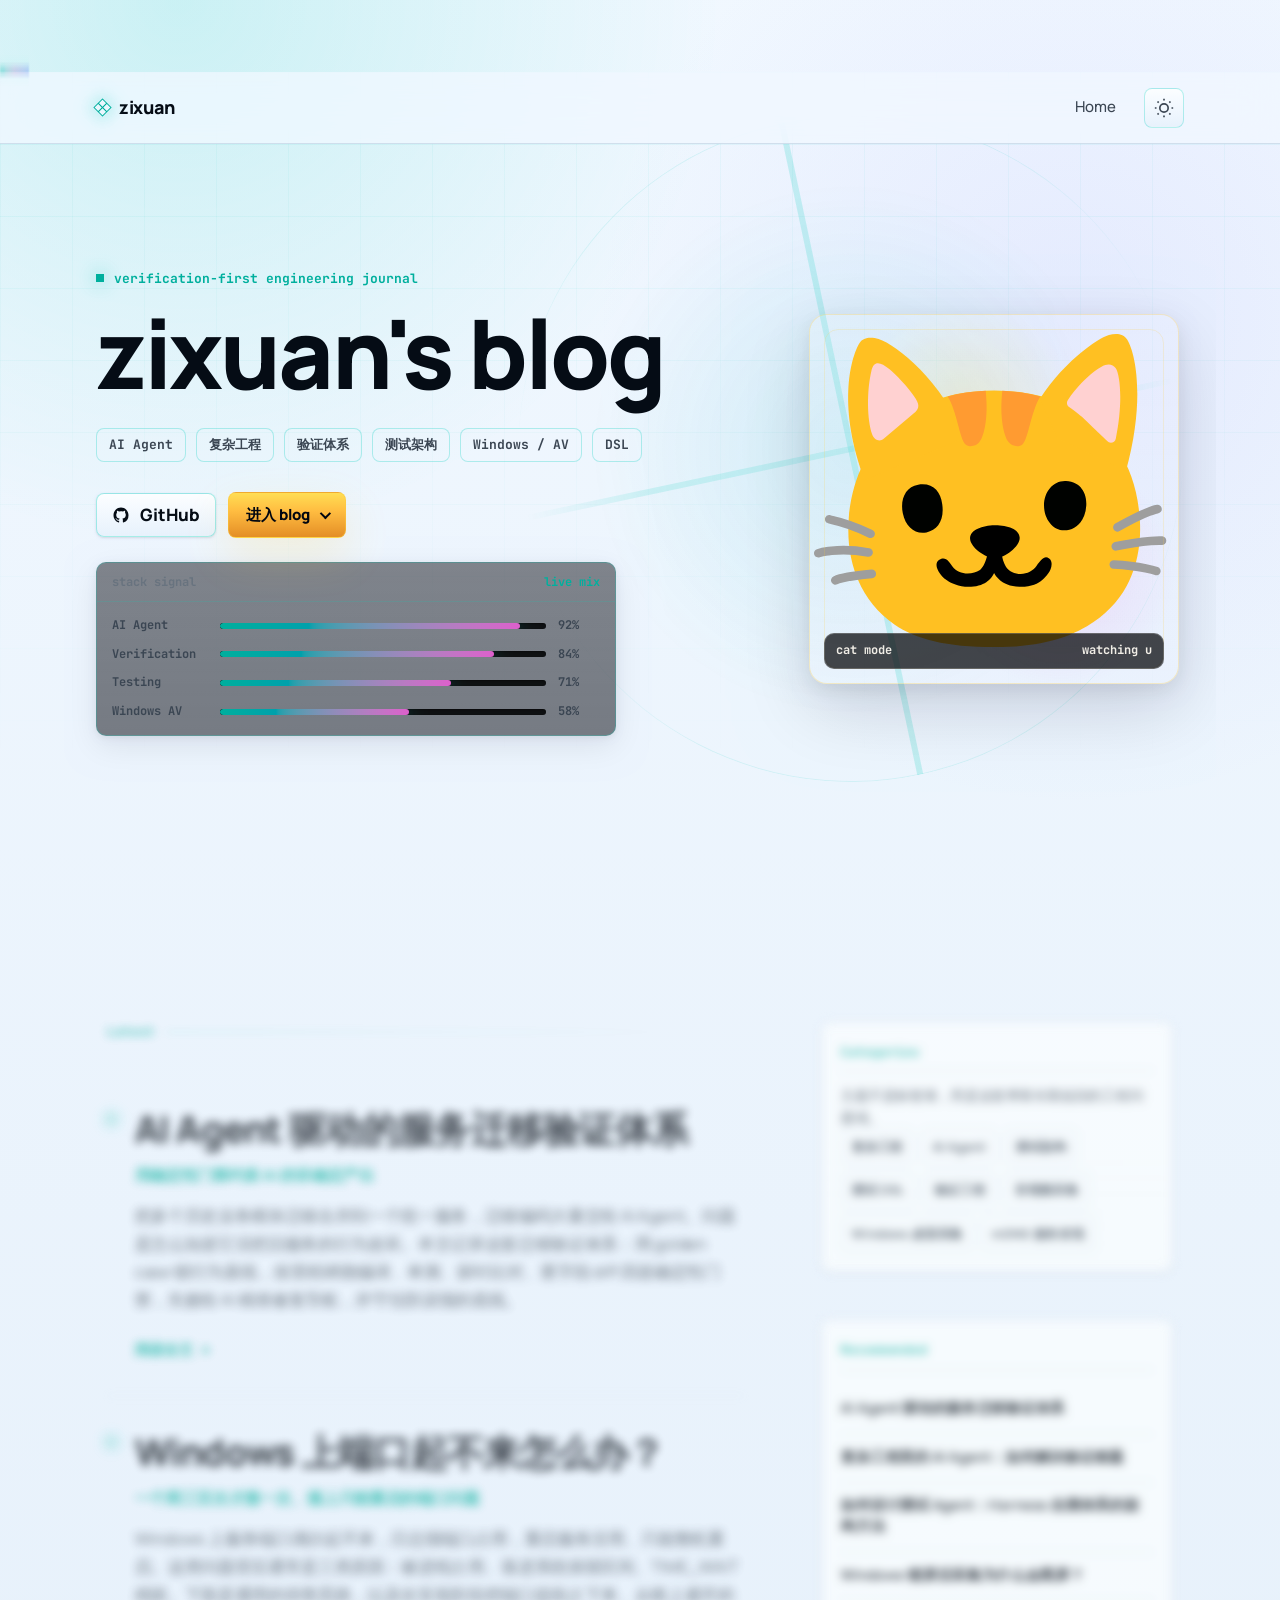
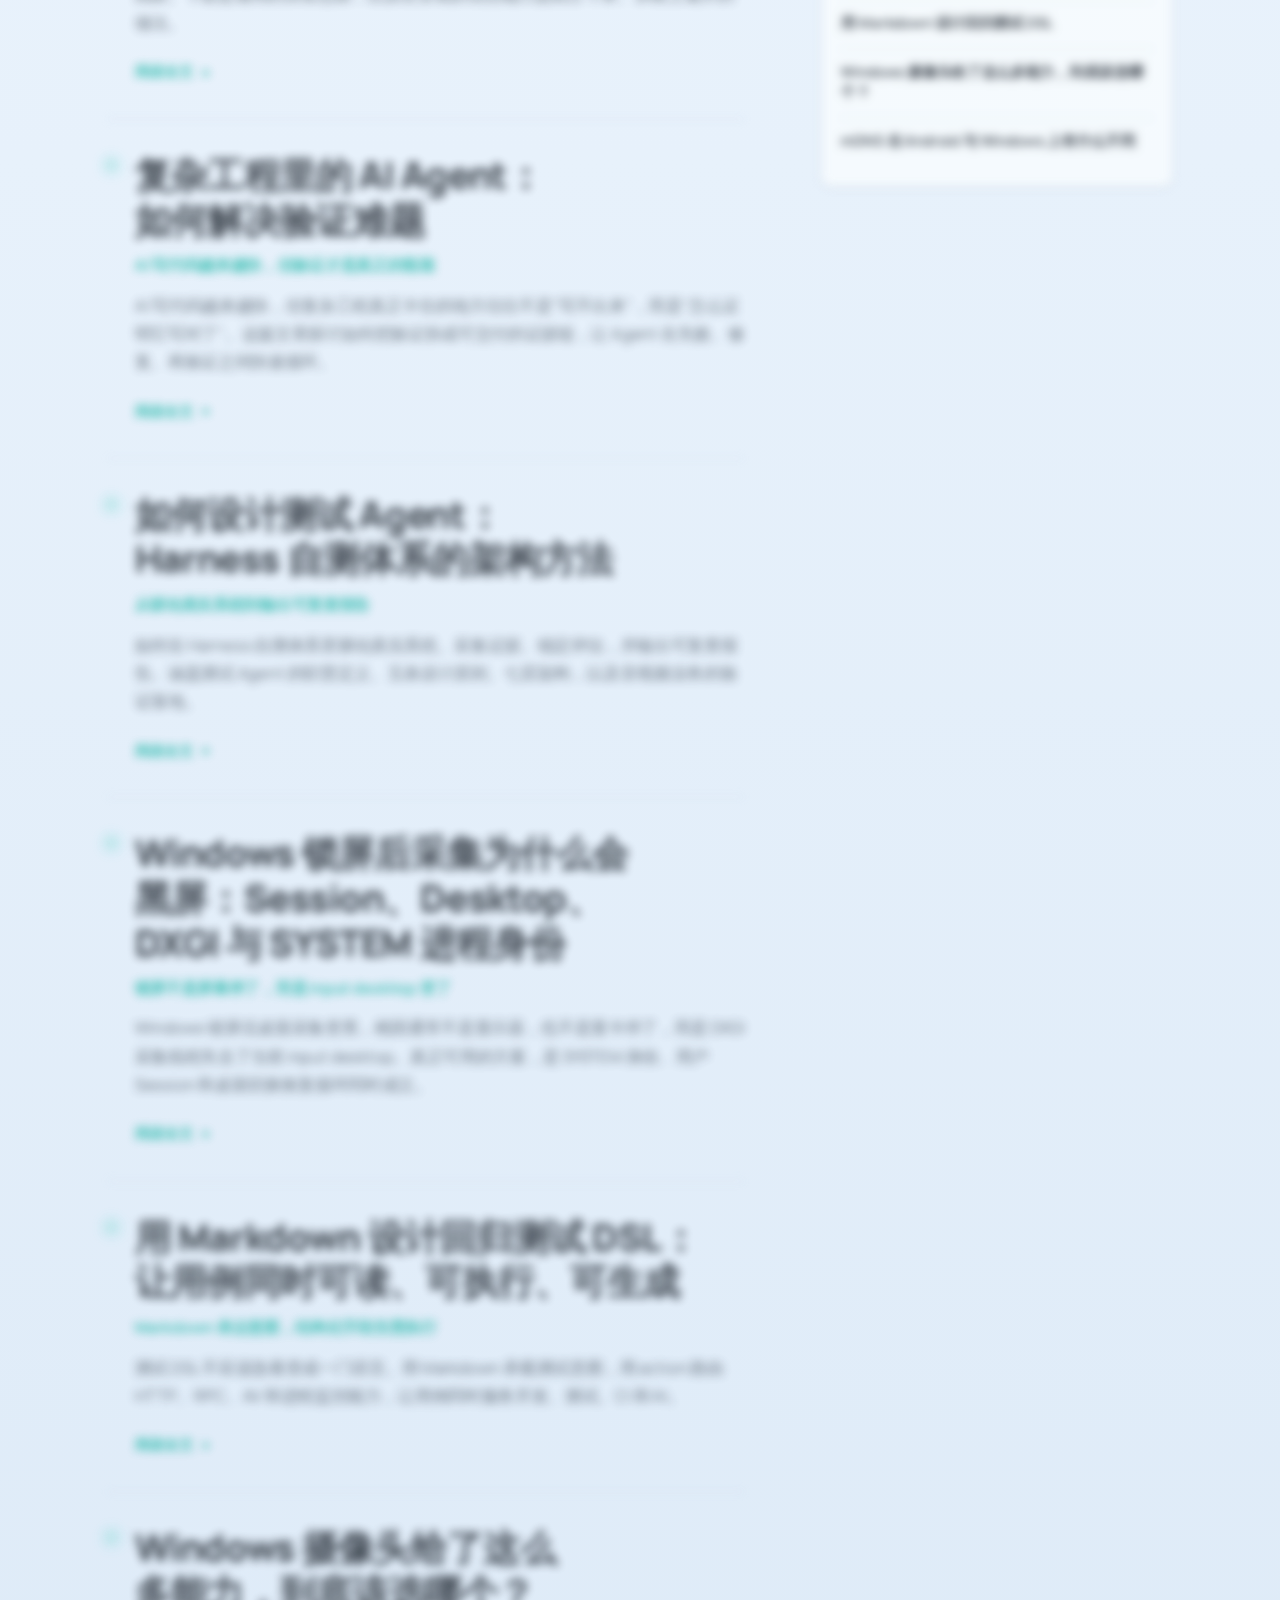
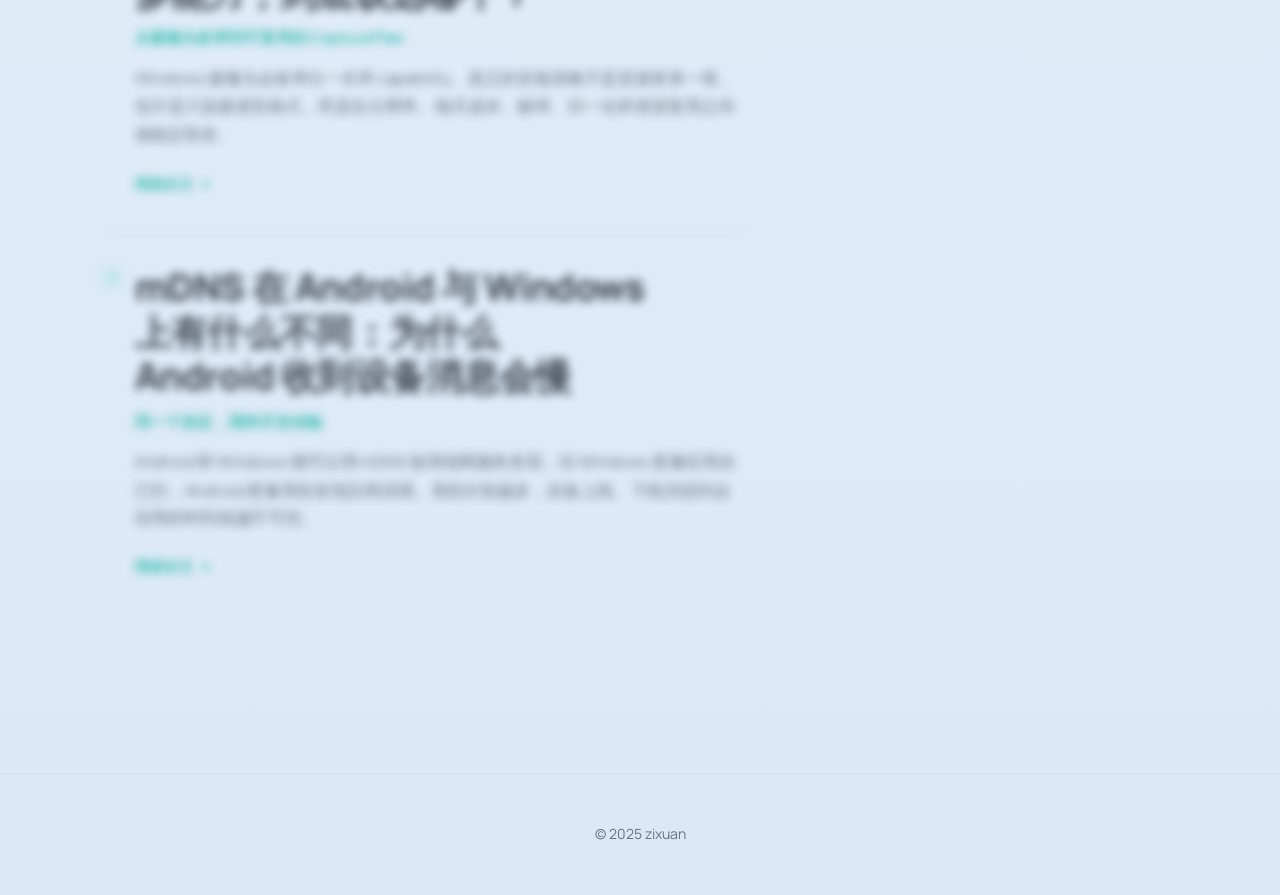
==== commit 7895c4e5: "Add AI agent service migration verification article Rebuild the migration-verification article on th" ====
--- a/index.html
+++ b/index.html
@@ -744,6 +744,24 @@
 
       <article class="post">
         <h2 class="post-title">
+          <a href="./ai-agent-migration-verification-blog.html">AI Agent 驱动的服务迁移验证体系</a>
+        </h2>
+        <p class="post-subtitle">用确定性门禁约束 AI 的非确定产出</p>
+        <p class="post-excerpt">
+          把多个历史业务模块迁移合并到一个统一服务，迁移编码大量交给 AI Agent。问题是怎么知道它没把旧服务的行为改坏。本文记录这套迁移验证体系：用 golden case 锁行为基线，按里程碑跑编译、单测、探针比对、逐字段 diff 四道确定性门禁，失败给 AI 精准修复导航，并守住防误报的底线。
+        </p>
+        <a class="read-more" href="./ai-agent-migration-verification-blog.html">
+          阅读全文
+          <span class="read-more-arrows">
+            <svg viewBox="0 0 8 12"><path d="M1 6h5M4 2l3 4-3 4"/></svg>
+            <svg viewBox="0 0 8 12"><path d="M1 6h5M4 2l3 4-3 4"/></svg>
+            <svg viewBox="0 0 8 12"><path d="M1 6h5M4 2l3 4-3 4"/></svg>
+          </span>
+        </a>
+      </article>
+
+      <article class="post">
+        <h2 class="post-title">
           <a href="./windows-port-bind-failure-troubleshooting.html">Windows 上端口起不来怎么办？</a>
         </h2>
         <p class="post-subtitle">一个两三百次才撞一次、撞上只能重启的端口问题</p>
@@ -888,6 +906,11 @@
 
       <div class="sidebar-section">
         <h3>Recommended</h3>
+        <div class="sidebar-post">
+          <p class="sidebar-post-title">
+            <a href="./ai-agent-migration-verification-blog.html">AI Agent 驱动的服务迁移验证体系</a>
+          </p>
+        </div>
         <div class="sidebar-post">
           <p class="sidebar-post-title">
             <a href="./ai-agent-verification.html">复杂工程里的 AI Agent：如何解决验证难题</a>
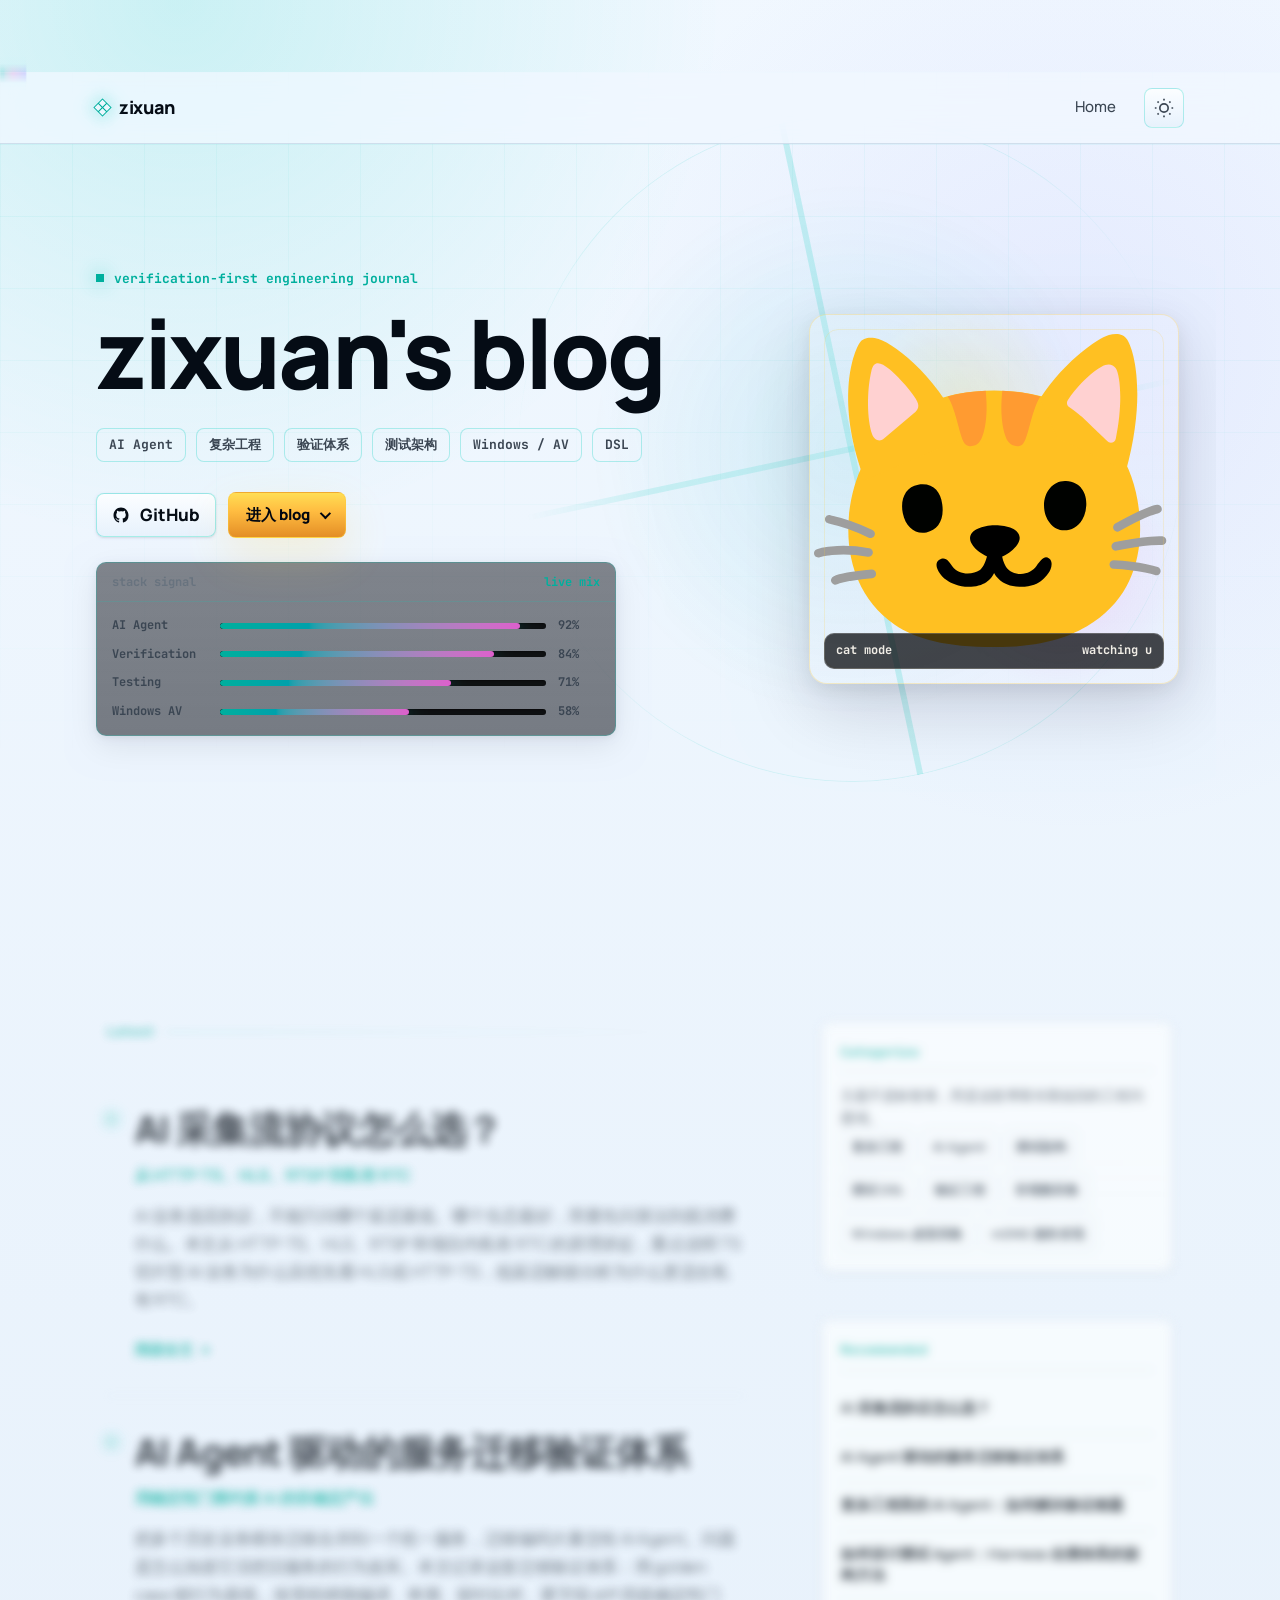
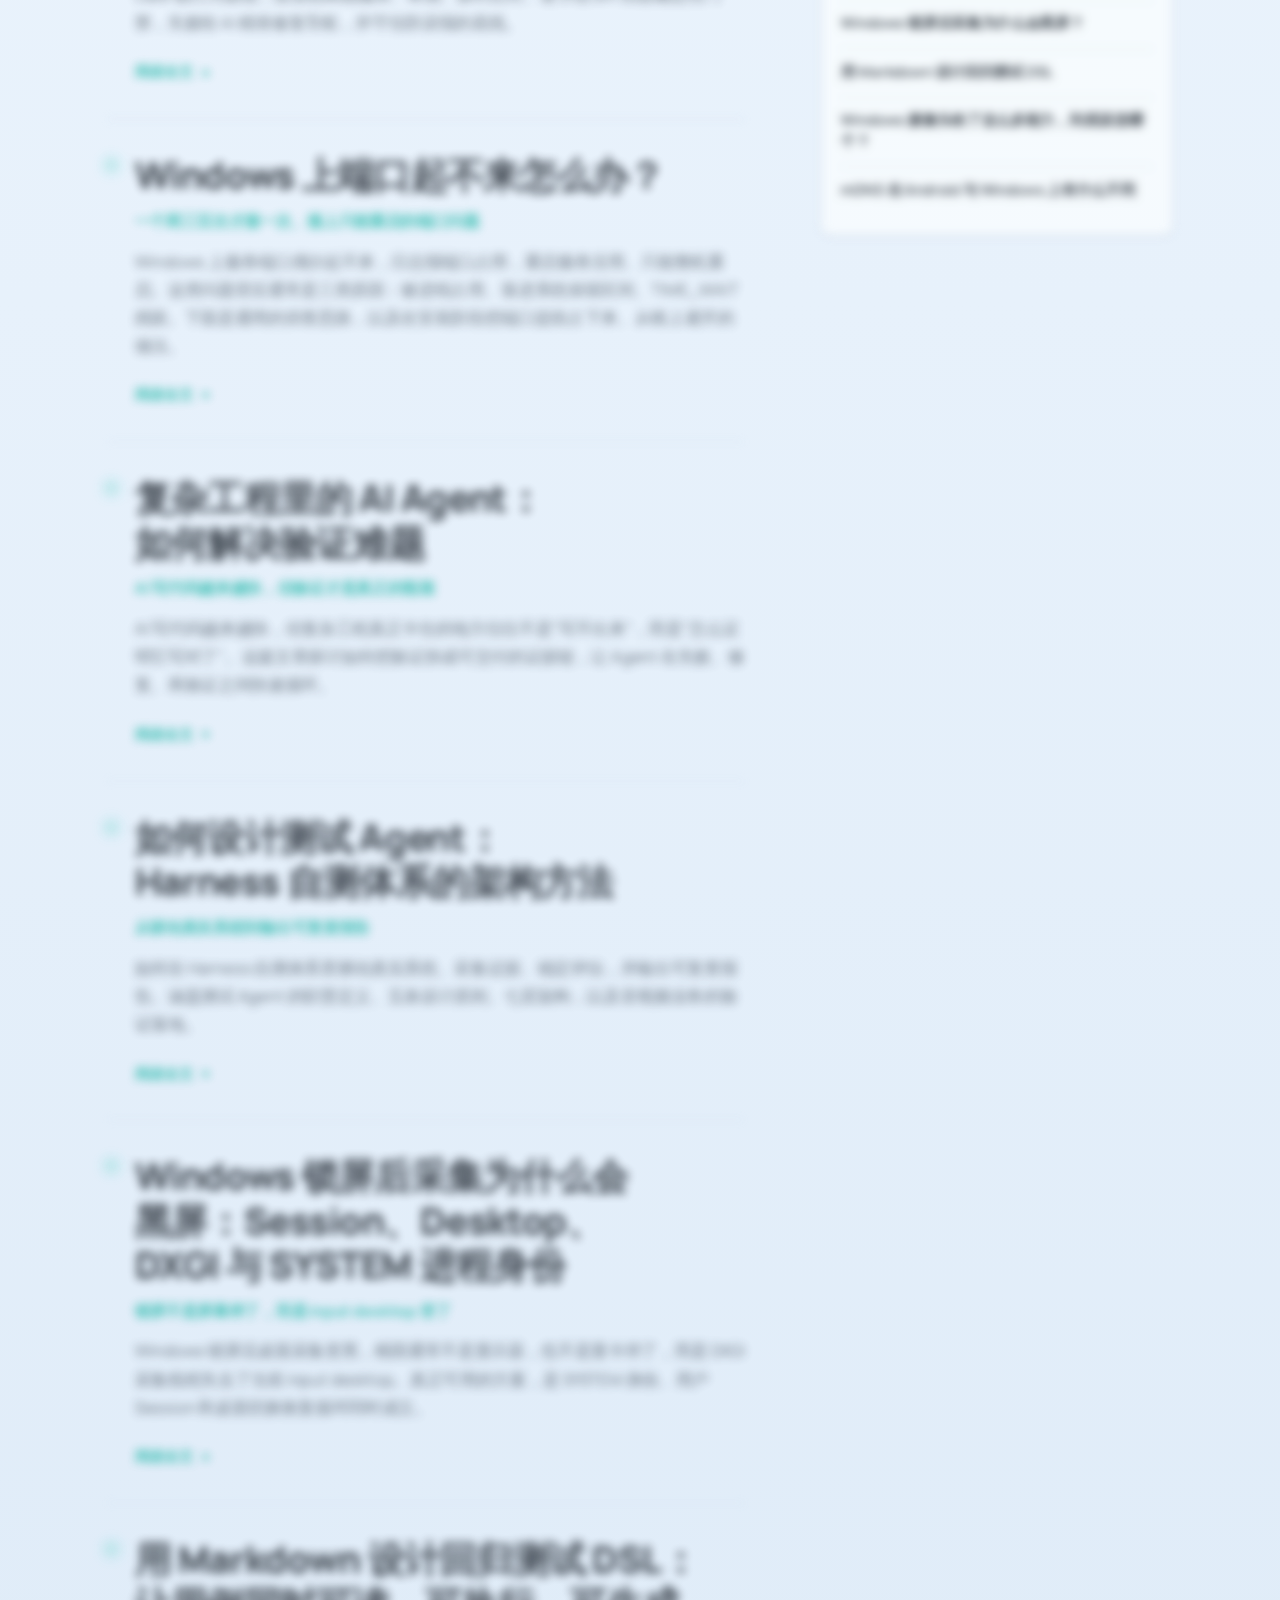
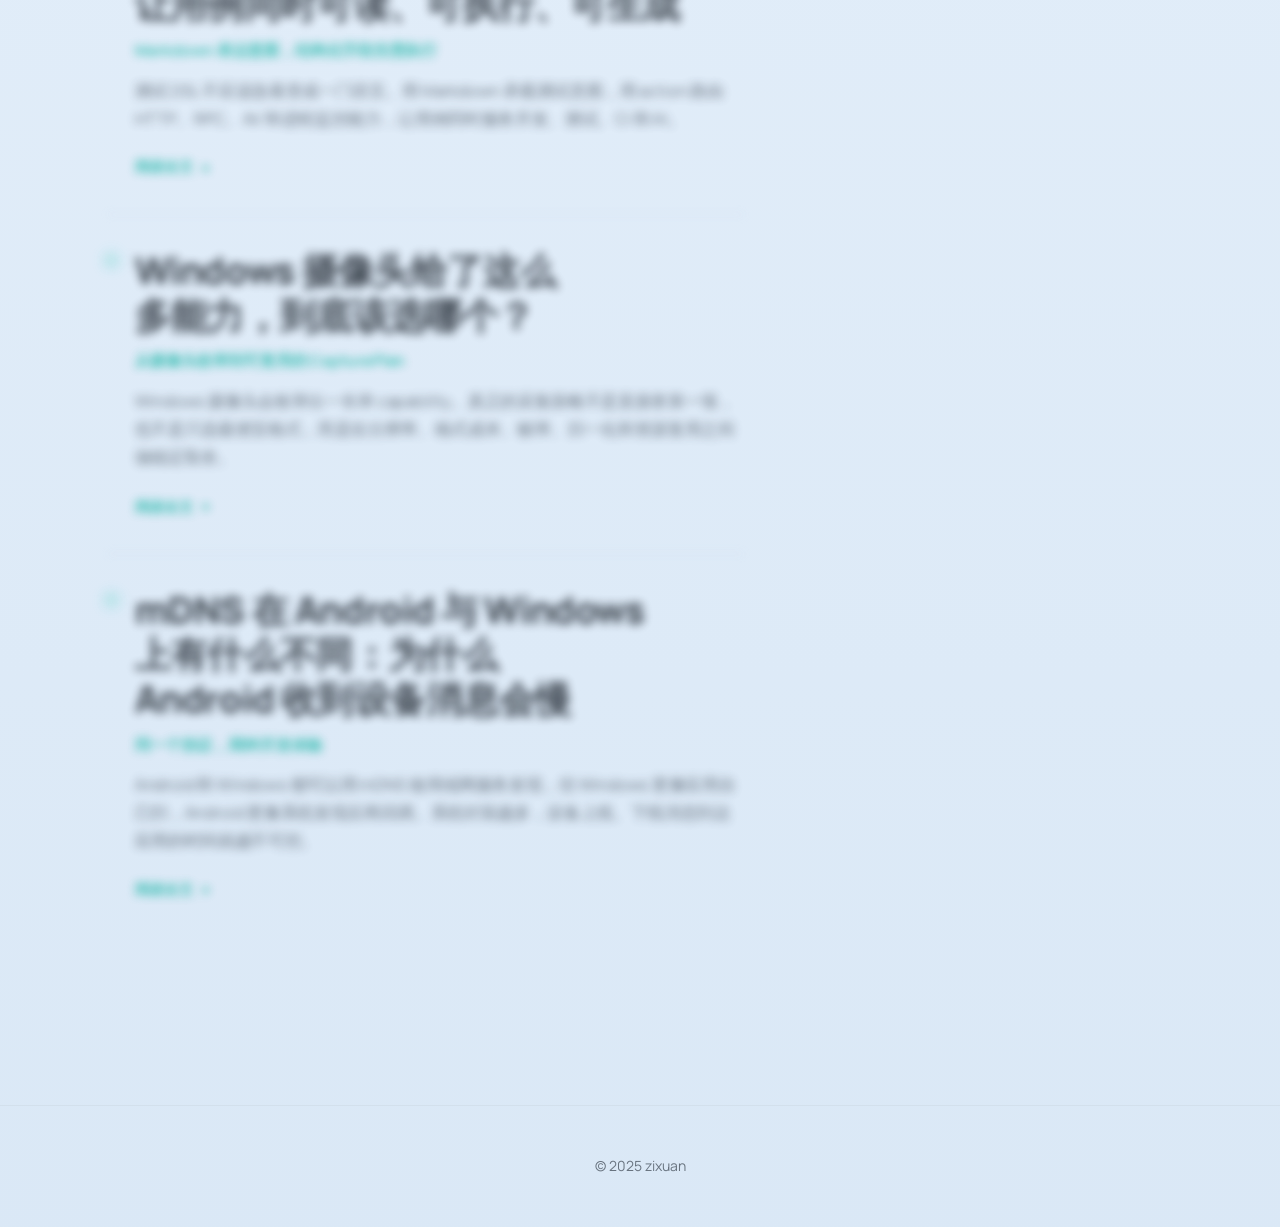
==== commit b2757cd7: "docs(blog): add AI media protocol selection article" ====
--- a/index.html
+++ b/index.html
@@ -744,6 +744,24 @@
 
       <article class="post">
         <h2 class="post-title">
+          <a href="./media-protocol-ai-selection.html">AI 采集流协议怎么选？</a>
+        </h2>
+        <p class="post-subtitle">从 HTTP-TS、HLS、RTSP 到私有 RTC</p>
+        <p class="post-excerpt">
+          AI 业务选流协议，不能只问哪个延迟最低、哪个生态最好，而要先问算法到底消费什么。本文从 HTTP-TS、HLS、RTSP 和项目内私有 RTC 的原理讲起，重点说明 TS 切片型 AI 业务为什么应优先看 HLS 或 HTTP-TS，低延迟帧级分析为什么更适合私有 RTC。
+        </p>
+        <a class="read-more" href="./media-protocol-ai-selection.html">
+          阅读全文
+          <span class="read-more-arrows">
+            <svg viewBox="0 0 8 12"><path d="M1 6h5M4 2l3 4-3 4"/></svg>
+            <svg viewBox="0 0 8 12"><path d="M1 6h5M4 2l3 4-3 4"/></svg>
+            <svg viewBox="0 0 8 12"><path d="M1 6h5M4 2l3 4-3 4"/></svg>
+          </span>
+        </a>
+      </article>
+
+      <article class="post">
+        <h2 class="post-title">
           <a href="./ai-agent-migration-verification-blog.html">AI Agent 驱动的服务迁移验证体系</a>
         </h2>
         <p class="post-subtitle">用确定性门禁约束 AI 的非确定产出</p>
@@ -906,6 +924,11 @@
 
       <div class="sidebar-section">
         <h3>Recommended</h3>
+        <div class="sidebar-post">
+          <p class="sidebar-post-title">
+            <a href="./media-protocol-ai-selection.html">AI 采集流协议怎么选？</a>
+          </p>
+        </div>
         <div class="sidebar-post">
           <p class="sidebar-post-title">
             <a href="./ai-agent-migration-verification-blog.html">AI Agent 驱动的服务迁移验证体系</a>
